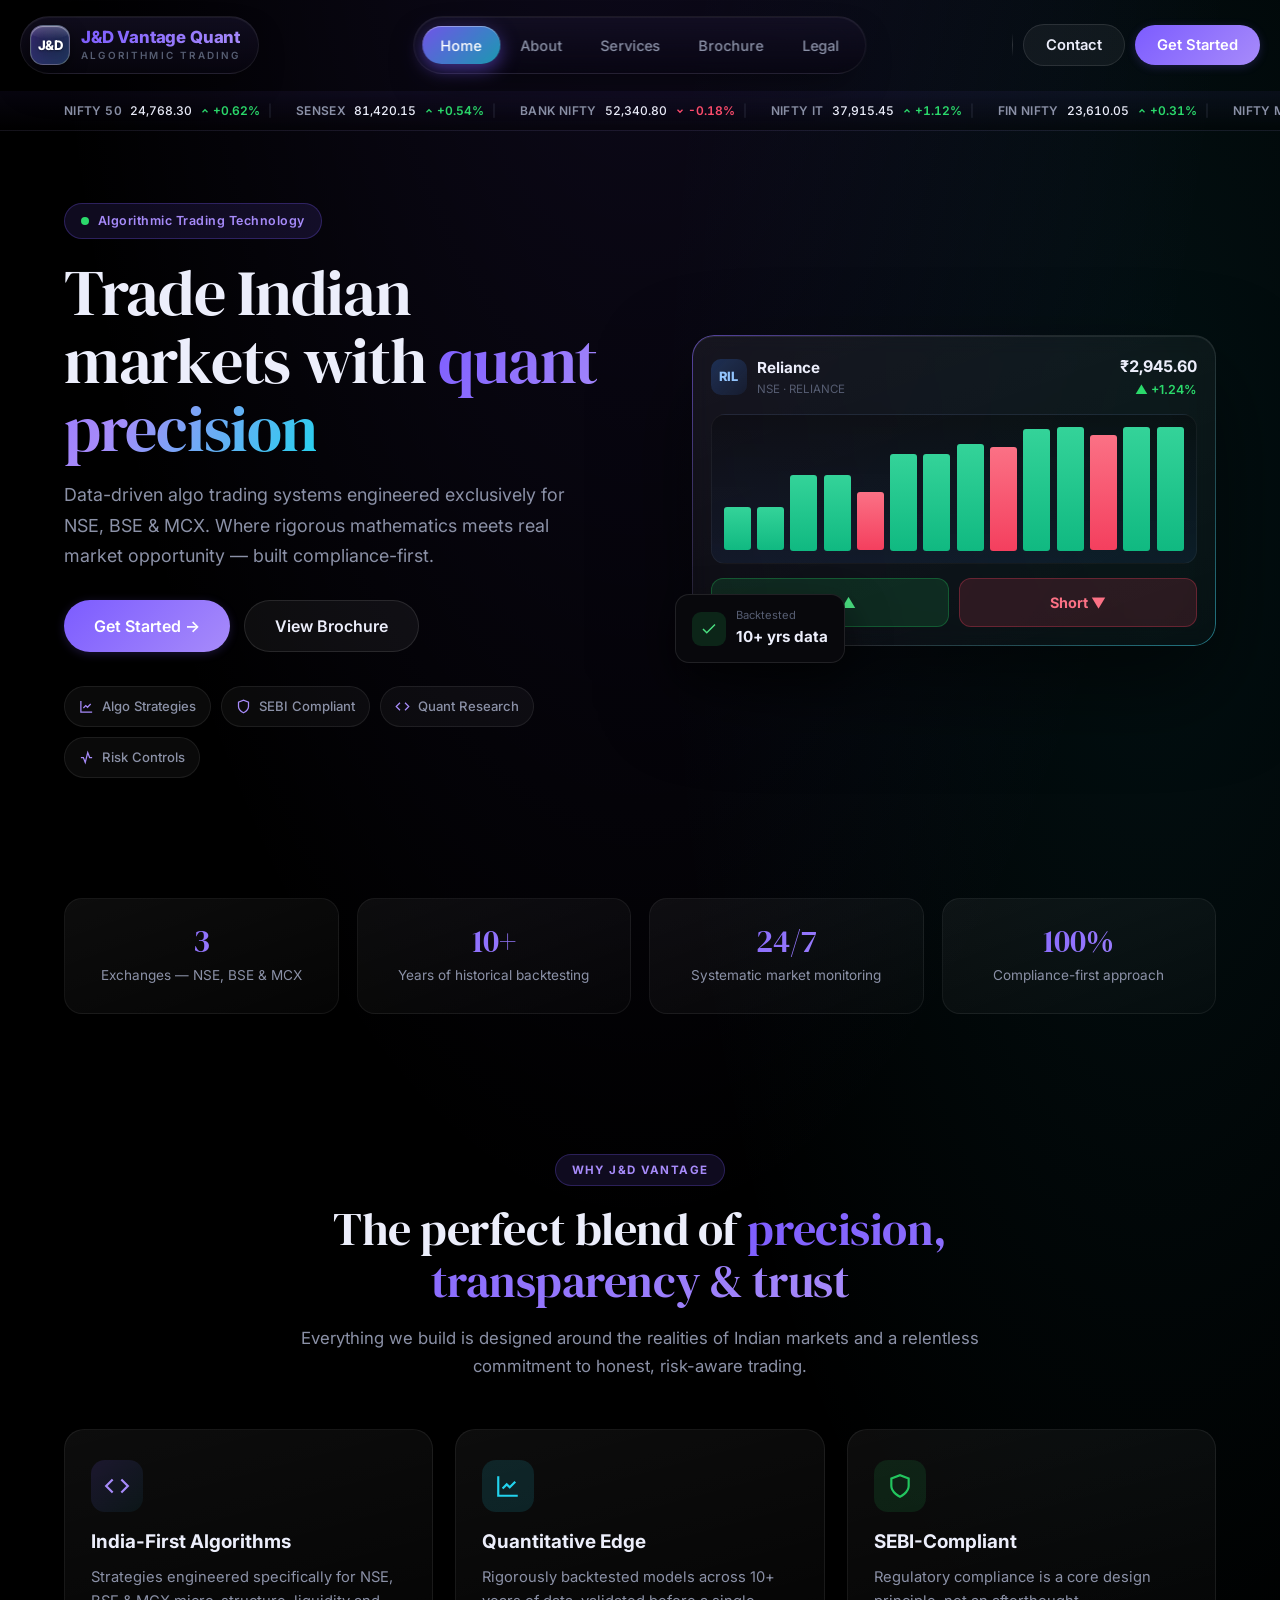
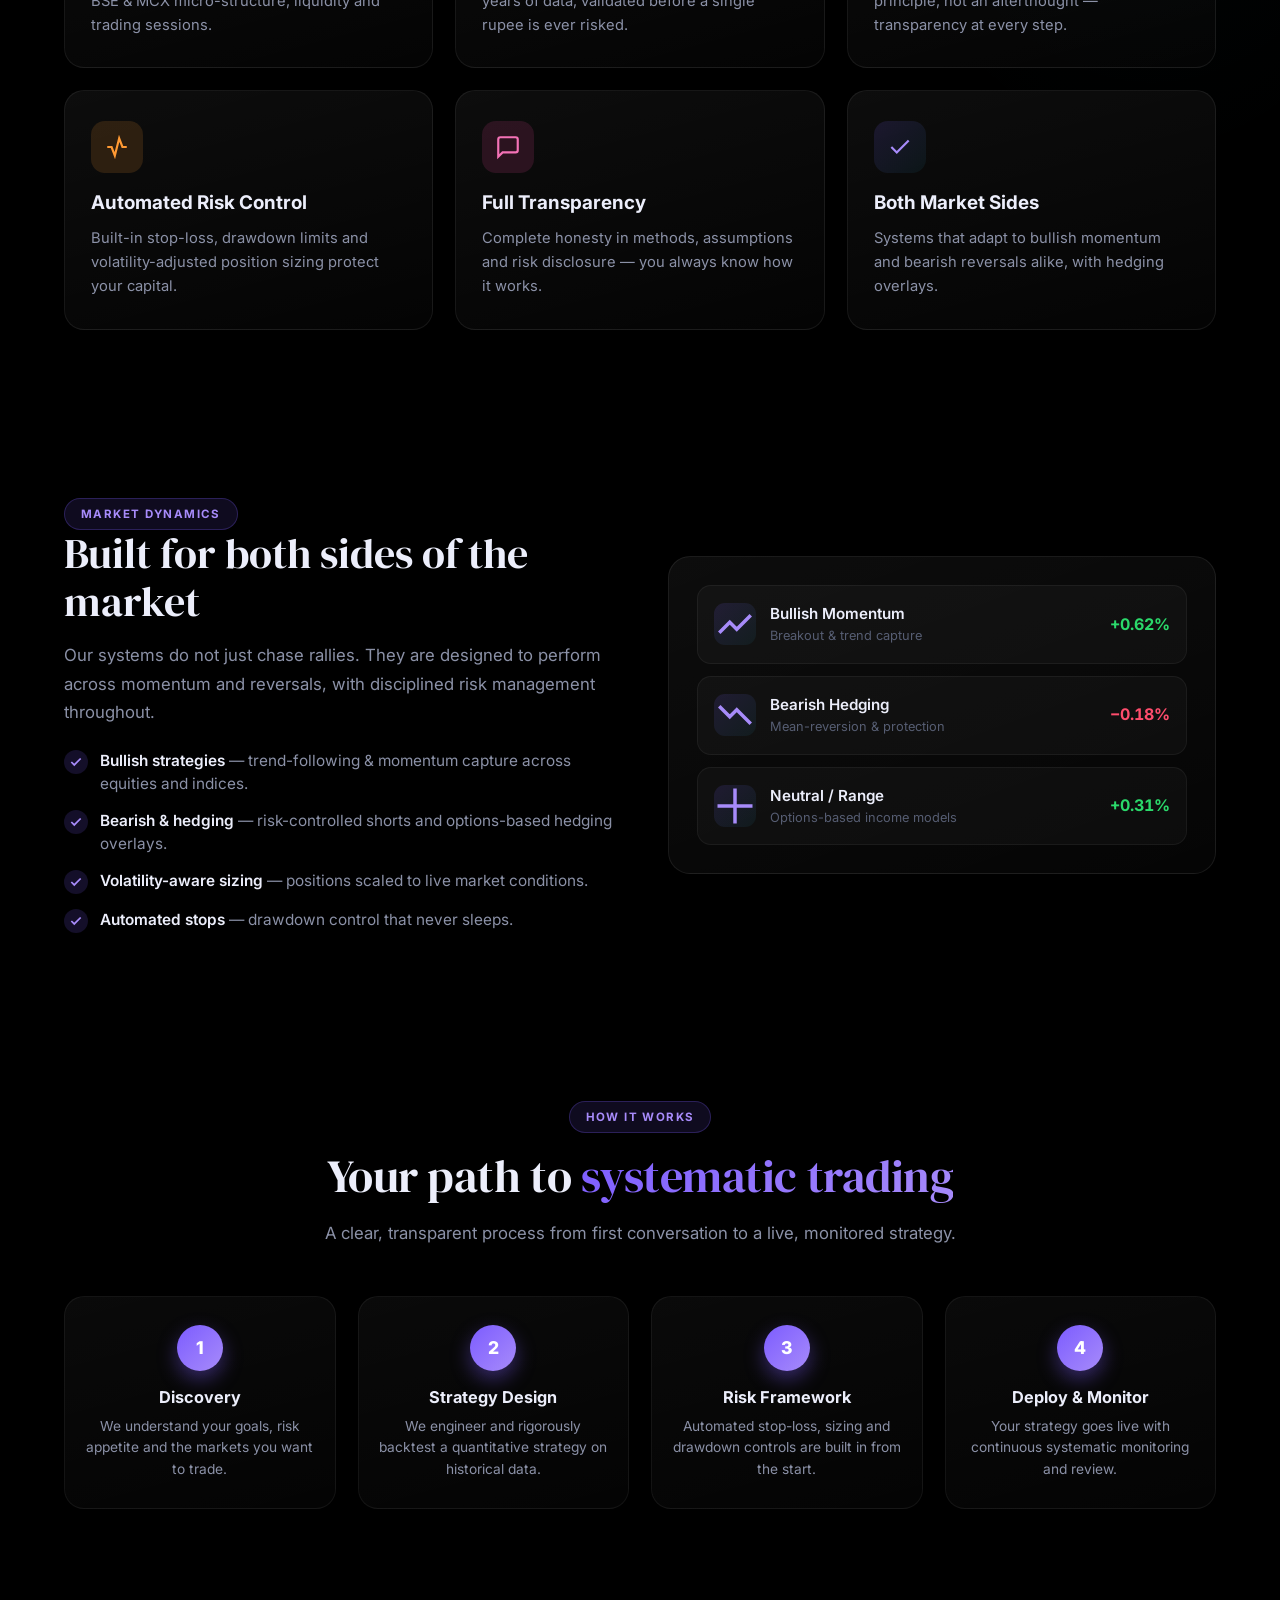
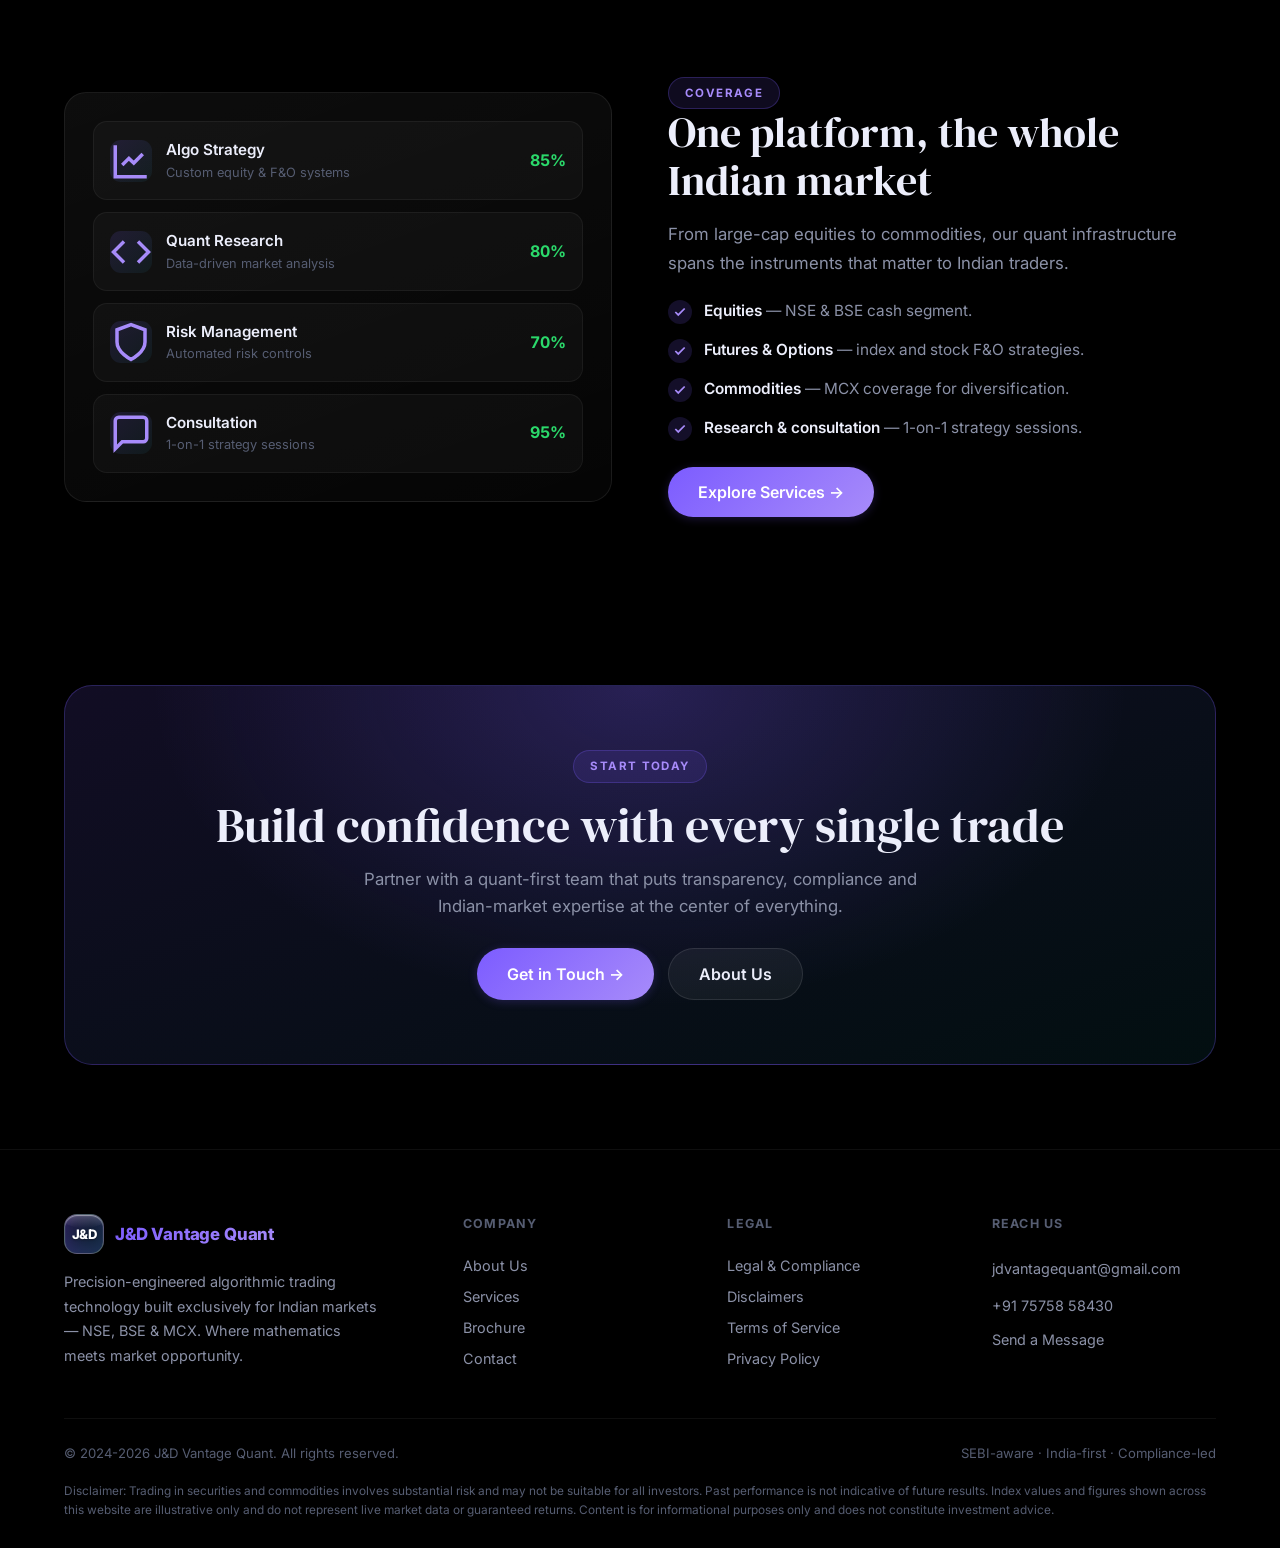
==== index.html @ 9838f8bc "SET SITE" ====
<!DOCTYPE html>
<html lang="en" dir="ltr">

<head>
    <meta charset="UTF-8">
    <meta name="viewport" content="width=device-width, initial-scale=1.0, maximum-scale=5.0">
    <meta http-equiv="X-UA-Compatible" content="IE=edge">
    <meta name="description" content="J&amp;D Vantage Quant - Indian market algorithmic trading technology. Custom algo strategies for NSE, BSE, and MCX. SEBI compliant.">
    <meta name="keywords" content="algorithmic trading, algo trading India, NSE, BSE, MCX, quantitative trading, SEBI, Indian stock market">
    <meta name="author" content="J&amp;D Vantage Quant">
    <meta name="theme-color" content="#000000">
    <meta name="color-scheme" content="dark">
    <link rel="canonical" href="https://jdvantagequant.com/">
    <meta property="og:type" content="website">
    <meta property="og:url" content="https://jdvantagequant.com/">
    <meta property="og:title" content="J&amp;D Vantage Quant - Indian Market Algo Trading">
    <meta property="og:description" content="Algorithmic trading technology for Indian markets. Custom strategies for NSE, BSE, MCX.">
    <meta property="og:site_name" content="J&amp;D Vantage Quant">
    <meta property="og:locale" content="en_IN">
    <title>J&amp;D Vantage Quant - Indian Market Algo Trading</title>
    <link rel="icon" type="image/svg+xml" href="favicon.svg">
    <link rel="icon" type="image/x-icon" href="favicon.ico">
    <link rel="preconnect" href="https://fonts.googleapis.com">
    <link rel="preconnect" href="https://fonts.gstatic.com" crossorigin>
    <link href="https://fonts.googleapis.com/css2?family=DM+Serif+Display:ital@0;1&amp;family=Inter:wght@300;400;500;600;700;800&amp;display=swap" rel="stylesheet">
    <link rel="stylesheet" href="css/variables.css?v=29">
    <link rel="stylesheet" href="css/base.css?v=29">
    <link rel="stylesheet" href="css/animations.css?v=29">
    <link rel="stylesheet" href="css/layout.css?v=29">
    <link rel="stylesheet" href="css/pages.css?v=29">
    <link rel="stylesheet" href="css/responsive.css?v=29">
    <link rel="stylesheet" href="css/olymp.css?v=34">
    <script type="application/ld+json">
        {
            "@context": "https://schema.org",
            "@type": "Organization",
            "name": "J&D Vantage Quant",
            "url": "https://jdvantagequant.com",
            "description": "Indian market algorithmic trading technology firm.",
            "email": "jdvantagequant@gmail.com",
            "telephone": "+917575858430",
            "areaServed": "India"
        }
    </script>
</head>

<body>
    <div class="splash-screen" id="splash-screen">
        <div class="splash-content">
            <div class="splash-logo">
                <img src="logo.svg" alt="J&amp;D Vantage Quant" width="80" height="80">
            </div>
            <div class="">
                <div class="splash-signature">J&amp;D Vantage Quant</div>
            </div>
            <div class="splash-tagline">Algorithmic Trading Technology</div>
            <div class="splash-line"></div>
        </div>
    </div>

    <a href="#app-content" class="skip-to-content" id="skip-link">Skip to content</a>
    <div class="op-site">
        <header class="op-nav">
            <div class="op-nav-inner">
                <div class="op-brand" onclick="navigateTo('home')" title="Home">
                    <span class="op-brand-logo"><span class="op-brand-mark">J&amp;D</span></span>
                    <span class="op-brand-text">
                        <span class="op-brand-name">J&amp;D Vantage Quant</span>
                    <span class="op-brand-sub">Algorithmic Trading</span>
                    </span>
                </div>
                <nav class="op-nav-links">
                    <span class="op-nav-indicator" id="op-nav-indicator" aria-hidden="true"></span>
                    <button class="op-nav-link active" data-page="home" onclick="navigateTo('home')">Home</button>
                    <button class="op-nav-link" data-page="about" onclick="navigateTo('about')">About</button>
                    <button class="op-nav-link" data-page="services" onclick="navigateTo('services')">Services</button>
                    <button class="op-nav-link" data-page="brochure" onclick="navigateTo('brochure')">Brochure</button>
                    <button class="op-nav-link" data-page="legal" onclick="navigateTo('legal')">Legal</button>
                </nav>
                <div class="op-nav-right">
                    <span class="op-nav-divider"></span>
                    <button class="op-btn op-btn-ghost" onclick="navigateTo('contact')">Contact</button>
                    <button class="op-btn op-btn-primary" onclick="navigateTo('services')">Get Started</button>
                    <button class="op-nav-burger" onclick="toggleMenu()" aria-label="Open menu">
                        <svg viewBox="0 0 24 24" fill="none" stroke="currentColor" stroke-width="2"><line x1="3" y1="6" x2="21" y2="6"/><line x1="3" y1="12" x2="21" y2="12"/><line x1="3" y1="18" x2="21" y2="18"/></svg>
                    </button>
                </div>
            </div>
        </header>

        <div class="op-drawer-backdrop" id="op-drawer-backdrop" onclick="closeMenu()"></div>
        <aside class="op-drawer" id="op-drawer">
            <div class="op-drawer-head">
                <div class="op-brand"><span class="op-brand-logo"><span class="op-brand-mark">J&amp;D</span></span><span class="op-brand-name">J&amp;D Vantage</span></div>
                <button class="op-drawer-close" onclick="closeMenu()" aria-label="Close menu">&times;</button>
            </div>
            <button class="op-nav-link" data-page="home" onclick="navigateTo('home')">Home</button>
            <button class="op-nav-link" data-page="about" onclick="navigateTo('about')">About</button>
            <button class="op-nav-link" data-page="services" onclick="navigateTo('services')">Services</button>
            <button class="op-nav-link" data-page="brochure" onclick="navigateTo('brochure')">Brochure</button>
            <button class="op-nav-link" data-page="legal" onclick="navigateTo('legal')">Legal</button>
            <button class="op-nav-link" data-page="contact" onclick="navigateTo('contact')">Contact</button>
            <button class="op-btn op-btn-primary" onclick="navigateTo('services')">Get Started</button>
        </aside>

        <div class="op-ticker" aria-hidden="true">
            <div class="ticker-track" id="ticker-track"></div>
        </div>

        <main class="op-main" id="app-content" role="main" aria-live="polite"></main>

        <footer class="op-footer">
            <div class="op-container">
                <div class="op-footer-grid">
                    <div class="op-footer-brand">
                        <div class="op-brand" onclick="navigateTo('home')">
                            <span class="op-brand-logo"><span class="op-brand-mark">J&amp;D</span></span>
                            <span class="op-brand-name">J&amp;D Vantage Quant</span>
                        </div>
                        <p>Precision-engineered algorithmic trading technology built exclusively for Indian markets &mdash; NSE, BSE &amp; MCX. Where mathematics meets market opportunity.</p>
                    </div>
                    <div class="op-foot-col">
                        <h5>Company</h5>
                        <button onclick="navigateTo('about')">About Us</button>
                        <button onclick="navigateTo('services')">Services</button>
                        <button onclick="navigateTo('brochure')">Brochure</button>
                        <button onclick="navigateTo('contact')">Contact</button>
                    </div>
                    <div class="op-foot-col">
                        <h5>Legal</h5>
                        <button onclick="navigateTo('legal')">Legal &amp; Compliance</button>
                        <button onclick="navigateTo('disclaimers')">Disclaimers</button>
                        <button onclick="navigateTo('terms')">Terms of Service</button>
                        <button onclick="navigateTo('privacy')">Privacy Policy</button>
                    </div>
                    <div class="op-foot-col">
                        <h5>Reach Us</h5>
                        <a href="mailto:jdvantagequant@gmail.com">jdvantagequant@gmail.com</a>
                        <a href="tel:+917575858430">+91 75758 58430</a>
                        <button onclick="navigateTo('contact')">Send a Message</button>
                    </div>
                </div>
                <div class="op-footer-bottom">
                    <p>&copy; 2024-2026 J&amp;D Vantage Quant. All rights reserved.</p>
                    <p>SEBI-aware &middot; India-first &middot; Compliance-led</p>
                </div>
                <p class="op-footer-disclaimer">Disclaimer: Trading in securities and commodities involves substantial risk and may not be suitable for all investors. Past performance is not indicative of future results. Index values and figures shown across this website are illustrative
                    only and do not represent live market data or guaranteed returns. Content is for informational purposes only and does not constitute investment advice.</p>
            </div>
        </footer>
    </div>
    <script src="pages/home.js?v=28"></script>
    <script src="pages/services.js?v=25"></script>
    <script src="pages/about-contact-how.js?v=25"></script>
    <script src="pages/legal.js?v=25"></script>
    <script src="pages/referral-brochure.js?v=25"></script>
    <script src="js/app.js?v=26"></script>
    <script>
        registerPage('home', getHomePage);
        registerPage('about', getAboutPage);
        registerPage('services', getServicesPage);
        registerPage('contact', getContactPage);
        registerPage('legal', getLegalPage);
        registerPage('disclaimers', getDisclaimersPage);
        registerPage('terms', getTermsPage);
        registerPage('privacy', getPrivacyPage);
        registerPage('refund', getRefundPage);
        registerPage('brochure', getBrochurePage);
        initApp();
    </script>
</body>

</html>
---- css/variables.css ----
/* J&D Vantage Quant - AMOLED Dark Fintech Design System (Violet + Cyan + Saffron / India) */

:root {
    --color-bg: #000000;
    --color-bg-alt: #08080c;
    --color-bg-card: rgba(255, 255, 255, 0.035);
    --color-surface: rgba(255, 255, 255, 0.025);
    --color-sidebar: rgba(255, 255, 255, 0.03);
    --color-active: rgba(124, 92, 255, 0.16);
    --color-primary: #7c5cff;
    --color-primary-light: #a78bfa;
    --color-primary-dark: #5b3fd6;
    --color-primary-glow: rgba(124, 92, 255, 0.24);
    --color-primary-subtle: rgba(124, 92, 255, 0.08);
    --color-teal: #22d3ee;
    --color-teal-glow: rgba(34, 211, 238, 0.12);
    --color-cyan: #22d3ee;
    --color-cyan-glow: rgba(34, 211, 238, 0.1);
    --color-green: #22c55e;
    --color-green-glow: rgba(34, 197, 94, 0.12);
    --color-amber: #fbbf24;
    --color-amber-glow: rgba(251, 191, 36, 0.1);
    --color-saffron: #ff9933;
    --color-saffron-glow: rgba(255, 153, 51, 0.14);
    --color-red: #f43f5e;
    --color-red-glow: rgba(244, 63, 94, 0.12);
    --color-purple: #a78bfa;
    --color-purple-glow: rgba(167, 139, 250, 0.12);
    /* Market semantic colors */
    --color-up: #2bd96b;
    --color-up-glow: rgba(43, 217, 107, 0.14);
    --color-down: #ff4d6d;
    --color-down-glow: rgba(255, 77, 109, 0.14);
    --text-primary: #eceefb;
    --text-secondary: #8b91a7;
    --text-muted: #565d72;
    --text-accent: #a78bfa;
    --text-white: #ffffff;
    --border-color: rgba(255, 255, 255, 0.07);
    --border-color-hover: rgba(255, 255, 255, 0.14);
    --glass-border: 1px solid rgba(255, 255, 255, 0.06);
    --glass-blur: blur(12px);
    --glass-bg: rgba(255, 255, 255, 0.04);
    --glass-bg-strong: rgba(255, 255, 255, 0.07);
    --gradient-primary: linear-gradient(135deg, #7c5cff, #a78bfa);
    --gradient-accent: linear-gradient(135deg, #7c5cff, #22d3ee);
    --gradient-saffron: linear-gradient(135deg, #ff9933, #ffb866);
    --gradient-glow: linear-gradient(135deg, rgba(124, 92, 255, 0.14), rgba(34, 211, 238, 0.06));
    --neu-shadow: 6px 6px 16px rgba(0, 0, 0, 0.7), -3px -3px 12px rgba(255, 255, 255, 0.02);
    --neu-shadow-sm: 3px 3px 8px rgba(0, 0, 0, 0.6), -2px -2px 6px rgba(255, 255, 255, 0.018);
    --neu-shadow-lg: 10px 10px 30px rgba(0, 0, 0, 0.8), -5px -5px 20px rgba(255, 255, 255, 0.022);
    --neu-inset: inset 3px 3px 6px rgba(0, 0, 0, 0.7), inset -2px -2px 4px rgba(255, 255, 255, 0.025);
    --neu-inset-sm: inset 2px 2px 4px rgba(0, 0, 0, 0.6), inset -1px -1px 3px rgba(255, 255, 255, 0.02);
    --neu-shadow-hover: 8px 8px 24px rgba(0, 0, 0, 0.75), -4px -4px 16px rgba(255, 255, 255, 0.03), 0 0 24px rgba(124, 92, 255, 0.12);
    --neu-raised: 4px 4px 12px rgba(0, 0, 0, 0.6), -2px -2px 8px rgba(255, 255, 255, 0.022), inset 0 1px 0 rgba(255, 255, 255, 0.04);
    --neu-pressed: inset 4px 4px 10px rgba(0, 0, 0, 0.7), inset -2px -2px 6px rgba(255, 255, 255, 0.022);
    --neu-flat: 0 1px 3px rgba(0, 0, 0, 0.5), 0 0 1px rgba(255, 255, 255, 0.04);
    --shadow-card: var(--neu-raised);
    --shadow-glow-primary: 0 4px 20px rgba(124, 92, 255, 0.3), 0 0 40px rgba(124, 92, 255, 0.1);
    --font-family: 'Inter', -apple-system, BlinkMacSystemFont, sans-serif;
    --text-xs: 0.75rem;
    --text-sm: 0.875rem;
    --text-base: 1rem;
    --text-lg: 1.125rem;
    --text-xl: 1.25rem;
    --text-2xl: 1.5rem;
    --text-3xl: 1.875rem;
    --text-4xl: 2.25rem;
    --font-light: 300;
    --font-normal: 400;
    --font-medium: 500;
    --font-semibold: 600;
    --font-bold: 700;
    --font-extrabold: 800;
    --space-1: 0.25rem;
    --space-2: 0.5rem;
    --space-3: 0.75rem;
    --space-4: 1rem;
    --space-5: 1.25rem;
    --space-6: 1.5rem;
    --space-8: 2rem;
    --space-10: 2.5rem;
    --space-12: 3rem;
    --space-16: 4rem;
    --space-20: 5rem;
    --radius-sm: 10px;
    --radius-md: 14px;
    --radius-lg: 18px;
    --radius-xl: 24px;
    --radius-full: 9999px;
    --transition-fast: 0.15s ease;
    --transition-base: 0.25s ease;
    --transition-smooth: 0.3s cubic-bezier(0.4, 0, 0.2, 1);
}
---- css/base.css ----
*,
*::before,
*::after {
    box-sizing: border-box;
    margin: 0;
    padding: 0;
}

body {
    font-family: var(--font-family);
    color: var(--text-primary);
    background: var(--color-bg);
    line-height: 1.6;
    overflow: hidden;
    width: 100vw;
    height: 100vh;
}

a {
    text-decoration: none;
    color: inherit;
}

img {
    max-width: 100%;
    display: block;
}

button {
    cursor: pointer;
}

h1,
h2,
h3,
h4 {
    font-weight: var(--font-semibold);
    line-height: 1.3;
}

.text-gradient {
    background: var(--gradient-primary);
    -webkit-background-clip: text;
    -webkit-text-fill-color: transparent;
    background-clip: text;
}

.text-center {
    text-align: center;
}

.text-up {
    color: var(--color-up);
}

.text-down {
    color: var(--color-down);
}


/* ── Glass Cards (Neumorphic) ── */

.dash-card {
    background: linear-gradient(145deg, rgba(255, 255, 255, 0.05), rgba(255, 255, 255, 0.02));
    border: 1px solid rgba(255, 255, 255, 0.05);
    border-radius: var(--radius-lg);
    padding: var(--space-6);
    box-shadow: var(--neu-raised);
    transition: transform 0.3s ease, box-shadow 0.3s ease, border-color 0.3s ease;
    position: relative;
}

.dash-card::after {
    content: '';
    position: absolute;
    inset: 0;
    border-radius: inherit;
    box-shadow: inset 0 1px 0 rgba(255, 255, 255, 0.06), inset 0 -1px 0 rgba(0, 0, 0, 0.2);
    pointer-events: none;
}

.dash-card:hover {
    transform: translateY(-3px);
    box-shadow: var(--neu-shadow-hover);
    border-color: rgba(15, 185, 163, 0.14);
}

.dash-card h3 {
    font-size: var(--text-lg);
    font-weight: var(--font-semibold);
    margin-bottom: var(--space-4);
}

.grid {
    display: grid;
    gap: var(--space-4);
}

.grid-2 {
    grid-template-columns: repeat(2, 1fr);
}

.grid-3 {
    grid-template-columns: repeat(3, 1fr);
}

.grid-4 {
    grid-template-columns: repeat(4, 1fr);
}


/* ── Hero Card (Neumorphic) ── */

.hero-card {
    position: relative;
    background: linear-gradient(145deg, rgba(255, 255, 255, 0.04), rgba(15, 185, 163, 0.04), rgba(45, 212, 191, 0.02));
    border: 1px solid rgba(255, 255, 255, 0.06);
    border-radius: var(--radius-xl);
    padding: var(--space-12) var(--space-8);
    text-align: center;
    overflow: hidden;
    box-shadow: var(--neu-shadow-lg), 0 0 40px rgba(15, 185, 163, 0.04), inset 0 1px 0 rgba(255, 255, 255, 0.06);
}

.hero-card::before {
    content: '';
    position: absolute;
    top: 0;
    left: 0;
    right: 0;
    height: 2px;
    background: linear-gradient(90deg, #0fb9a3, #2dd4bf, #22d3ee, #818cf8, #0fb9a3);
    background-size: 300% 100%;
    animation: accentSweep 3s linear infinite;
}

.hero-card::after {
    content: '';
    position: absolute;
    top: 50%;
    left: 50%;
    width: 500px;
    height: 500px;
    background: radial-gradient(circle, rgba(15, 185, 163, 0.07) 0%, rgba(45, 212, 191, 0.03) 40%, transparent 70%);
    transform: translate(-50%, -50%);
    pointer-events: none;
}


/* Candlestick chart motif behind hero */

.hero-candles {
    position: absolute;
    inset: auto 0 0 0;
    height: 90px;
    display: flex;
    align-items: flex-end;
    justify-content: center;
    gap: 10px;
    opacity: 0.32;
    pointer-events: none;
    z-index: 0;
    padding: 0 var(--space-8);
    -webkit-mask-image: linear-gradient(180deg, transparent, #000 80%);
    mask-image: linear-gradient(180deg, transparent, #000 80%);
}

.hero-candle {
    position: relative;
    width: 8px;
    border-radius: 2px;
}

.hero-candle::before {
    content: '';
    position: absolute;
    left: 50%;
    top: -8px;
    bottom: -8px;
    width: 2px;
    transform: translateX(-50%);
    background: inherit;
    opacity: 0.5;
}

.hero-candle.up {
    background: var(--color-up);
    box-shadow: 0 0 10px var(--color-up-glow);
}

.hero-candle.down {
    background: var(--color-down);
    box-shadow: 0 0 10px var(--color-down-glow);
}

.hero-badge {
    display: inline-flex;
    align-items: center;
    gap: var(--space-2);
    padding: var(--space-1) var(--space-4);
    background: linear-gradient(135deg, rgba(15, 185, 163, 0.12), rgba(45, 212, 191, 0.08));
    border: 1px solid rgba(15, 185, 163, 0.25);
    border-radius: var(--radius-full);
    font-size: var(--text-xs);
    color: var(--color-primary-light);
    font-weight: var(--font-medium);
    letter-spacing: 0.08em;
    text-transform: uppercase;
    margin-bottom: var(--space-4);
    position: relative;
    z-index: 1;
}

.hero-badge .pulse-dot {
    width: 7px;
    height: 7px;
    border-radius: 50%;
    background: var(--color-up);
    box-shadow: 0 0 0 0 var(--color-up-glow);
    animation: livePulse 1.8s ease-out infinite;
}

.hero-title {
    font-size: var(--text-4xl);
    font-weight: var(--font-bold);
    font-family: 'DM Serif Display', Georgia, serif;
    line-height: 1.2;
    margin-bottom: var(--space-4);
    position: relative;
    z-index: 1;
}

.hero-sub {
    font-size: var(--text-base);
    color: var(--text-secondary);
    max-width: 560px;
    margin: 0 auto var(--space-6);
    line-height: 1.7;
    position: relative;
    z-index: 1;
}

.hero-actions {
    display: flex;
    gap: var(--space-3);
    justify-content: center;
    position: relative;
    z-index: 1;
}


/* ── Buttons (Neumorphic) ── */

.btn {
    display: inline-flex;
    align-items: center;
    justify-content: center;
    gap: var(--space-2);
    padding: var(--space-3) var(--space-6);
    border-radius: var(--radius-md);
    font-family: var(--font-family);
    font-size: var(--text-sm);
    font-weight: var(--font-medium);
    border: none;
    cursor: pointer;
    transition: all 0.25s ease;
}

.btn-primary {
    background: var(--gradient-primary);
    color: var(--text-white);
    box-shadow: 4px 4px 12px rgba(0, 0, 0, 0.4), -2px -2px 8px rgba(15, 185, 163, 0.08), inset 0 1px 0 rgba(255, 255, 255, 0.15);
}

.btn-primary:hover {
    box-shadow: 6px 6px 20px rgba(0, 0, 0, 0.45), -3px -3px 12px rgba(15, 185, 163, 0.12), 0 0 30px rgba(15, 185, 163, 0.18);
    transform: translateY(-2px);
}

.btn-primary:active {
    transform: translateY(0);
    box-shadow: var(--neu-pressed), 0 0 8px rgba(15, 185, 163, 0.1);
}

.btn-outline {
    background: linear-gradient(145deg, rgba(255, 255, 255, 0.04), rgba(255, 255, 255, 0.01));
    border: 1px solid rgba(255, 255, 255, 0.08);
    color: var(--text-primary);
    padding: var(--space-3) var(--space-6);
    border-radius: var(--radius-md);
    font-family: var(--font-family);
    font-size: var(--text-sm);
    font-weight: var(--font-medium);
    cursor: pointer;
    transition: all 0.25s ease;
    box-shadow: var(--neu-shadow-sm);
}

.btn-outline:hover {
    border-color: rgba(15, 185, 163, 0.3);
    background: rgba(15, 185, 163, 0.06);
    box-shadow: var(--neu-shadow), 0 0 12px rgba(15, 185, 163, 0.04);
    transform: translateY(-1px);
}

.btn-outline:active {
    box-shadow: var(--neu-inset-sm);
    transform: translateY(0);
}


/* ── Metric Cards (Neumorphic + colored accent) ── */

.metric-card {
    position: relative;
    background: linear-gradient(145deg, rgba(255, 255, 255, 0.05), rgba(255, 255, 255, 0.02));
    border: 1px solid rgba(255, 255, 255, 0.05);
    border-radius: var(--radius-lg);
    padding: var(--space-5);
    overflow: hidden;
    box-shadow: var(--neu-raised);
    transition: transform 0.3s ease, box-shadow 0.3s ease;
}

.metric-card:hover {
    transform: translateY(-3px) scale(1.01);
    box-shadow: var(--neu-shadow-hover);
}

.metric-card::before {
    content: '';
    position: absolute;
    left: 0;
    top: 0;
    bottom: 0;
    width: 3px;
}

.metric-card.m-orange::before {
    background: var(--gradient-primary);
}

.metric-card.m-cyan::before {
    background: linear-gradient(180deg, #22d3ee, #06b6d4);
}

.metric-card.m-green::before {
    background: linear-gradient(180deg, #34d399, #10b981);
}

.metric-card.m-amber::before {
    background: linear-gradient(180deg, #fbbf24, #f59e0b);
}

.metric-card.m-purple::before {
    background: linear-gradient(180deg, #818cf8, #6366f1);
}

.metric-icon {
    width: 40px;
    height: 40px;
    border-radius: var(--radius-md);
    display: flex;
    align-items: center;
    justify-content: center;
    margin-bottom: var(--space-3);
    box-shadow: var(--neu-inset-sm);
    background: rgba(255, 255, 255, 0.02);
}

.metric-label {
    font-size: var(--text-xs);
    color: var(--text-muted);
    text-transform: uppercase;
    letter-spacing: 0.08em;
    margin-bottom: 2px;
}

.metric-value {
    font-size: var(--text-xl);
    font-weight: var(--font-bold);
}

.metric-sub {
    font-size: var(--text-xs);
    color: var(--text-muted);
    margin-top: 4px;
}


/* ── Market Index Cards (NIFTY / SENSEX style) ── */

.index-grid {
    display: grid;
    grid-template-columns: repeat(4, 1fr);
    gap: var(--space-4);
}

.index-card {
    position: relative;
    overflow: hidden;
    background: linear-gradient(145deg, rgba(255, 255, 255, 0.05), rgba(255, 255, 255, 0.015));
    border: 1px solid rgba(255, 255, 255, 0.05);
    border-radius: var(--radius-lg);
    padding: var(--space-5);
    box-shadow: var(--neu-raised);
    transition: transform 0.3s ease, box-shadow 0.3s ease, border-color 0.3s ease;
}

.index-card:hover {
    transform: translateY(-3px);
    box-shadow: var(--neu-shadow-hover);
}

.index-card .index-name {
    font-size: var(--text-xs);
    color: var(--text-muted);
    letter-spacing: 0.06em;
    text-transform: uppercase;
}

.index-card .index-value {
    font-size: var(--text-2xl);
    font-weight: var(--font-bold);
    margin: var(--space-1) 0 2px;
    font-variant-numeric: tabular-nums;
}

.index-card .index-change {
    display: inline-flex;
    align-items: center;
    gap: 4px;
    font-size: var(--text-xs);
    font-weight: var(--font-semibold);
}

.index-card.up {
    border-left: 3px solid var(--color-up);
}

.index-card.down {
    border-left: 3px solid var(--color-down);
}

.index-card.up .index-change {
    color: var(--color-up);
}

.index-card.down .index-change {
    color: var(--color-down);
}

.index-spark {
    position: absolute;
    right: var(--space-4);
    bottom: var(--space-4);
    width: 56px;
    height: 26px;
    opacity: 0.7;
}

.index-spark path {
    fill: none;
    stroke-width: 2;
}

.index-card.up .index-spark path {
    stroke: var(--color-up);
}

.index-card.down .index-spark path {
    stroke: var(--color-down);
}


/* ── Bull vs Bear Section ── */

.bullbear-grid {
    display: grid;
    grid-template-columns: 1fr 1fr;
    gap: var(--space-5);
}

.bb-card {
    position: relative;
    overflow: hidden;
    border-radius: var(--radius-lg);
    padding: var(--space-6);
    box-shadow: var(--neu-raised);
    transition: transform 0.3s ease, box-shadow 0.3s ease;
}

.bb-card:hover {
    transform: translateY(-3px);
}

.bb-card.bull {
    background: linear-gradient(145deg, rgba(34, 197, 94, 0.10), rgba(255, 255, 255, 0.015));
    border: 1px solid rgba(34, 197, 94, 0.18);
}

.bb-card.bear {
    background: linear-gradient(145deg, rgba(244, 63, 94, 0.10), rgba(255, 255, 255, 0.015));
    border: 1px solid rgba(244, 63, 94, 0.18);
}

.bb-card:hover.bull {
    box-shadow: var(--neu-shadow-hover), 0 0 24px rgba(34, 197, 94, 0.08);
}

.bb-card:hover.bear {
    box-shadow: var(--neu-shadow-hover), 0 0 24px rgba(244, 63, 94, 0.08);
}

.bb-glyph {
    width: 56px;
    height: 56px;
    border-radius: var(--radius-md);
    margin-bottom: var(--space-3);
    display: flex;
    align-items: center;
    justify-content: center;
    box-shadow: var(--neu-inset-sm);
}

.bb-card.bull .bb-glyph {
    background: rgba(34, 197, 94, 0.12);
    color: var(--color-up);
}

.bb-card.bear .bb-glyph {
    background: rgba(244, 63, 94, 0.12);
    color: var(--color-down);
}

.bb-card h4 {
    font-size: var(--text-lg);
    font-weight: var(--font-semibold);
    margin-bottom: var(--space-1);
}

.bb-card.bull h4 {
    color: var(--color-up);
}

.bb-card.bear h4 {
    color: var(--color-down);
}

.bb-card p {
    font-size: var(--text-sm);
    color: var(--text-secondary);
    line-height: 1.7;
}

.bb-card ul {
    list-style: none;
    padding: 0;
    margin-top: var(--space-3);
}

.bb-card li {
    font-size: var(--text-xs);
    color: var(--text-muted);
    padding: 4px 0 4px var(--space-4);
    position: relative;
    line-height: 1.6;
}

.bb-card li::before {
    content: '';
    position: absolute;
    left: 0;
    top: 50%;
    width: 5px;
    height: 5px;
    border-radius: 50%;
    transform: translateY(-50%);
}

.bb-card.bull li::before {
    background: var(--color-up);
}

.bb-card.bear li::before {
    background: var(--color-down);
}


/* ── Tags / Badges (Neumorphic) ── */

.tag {
    display: inline-block;
    padding: 2px var(--space-3);
    border-radius: var(--radius-full);
    font-size: 0.65rem;
    font-weight: var(--font-medium);
    letter-spacing: 0.02em;
    box-shadow: 2px 2px 6px rgba(0, 0, 0, 0.3), -1px -1px 4px rgba(255, 255, 255, 0.02);
}

.tag-orange {
    background: rgba(255, 153, 51, 0.12);
    color: var(--color-saffron);
    border: 1px solid rgba(255, 153, 51, 0.22);
}

.tag-cyan {
    background: rgba(34, 211, 238, 0.1);
    color: var(--color-cyan);
    border: 1px solid rgba(34, 211, 238, 0.15);
}

.tag-green {
    background: rgba(34, 197, 94, 0.1);
    color: var(--color-green);
    border: 1px solid rgba(34, 197, 94, 0.15);
}

.tag-amber {
    background: rgba(251, 191, 36, 0.1);
    color: var(--color-amber);
    border: 1px solid rgba(251, 191, 36, 0.15);
}

.tag-purple {
    background: rgba(129, 140, 248, 0.1);
    color: var(--color-purple);
    border: 1px solid rgba(129, 140, 248, 0.15);
}

.tag-teal {
    background: rgba(45, 212, 191, 0.1);
    color: var(--color-teal);
    border: 1px solid rgba(45, 212, 191, 0.15);
}


/* ── Section Headers ── */

.section-header {
    text-align: center;
    margin-bottom: var(--space-8);
}

.section-badge {
    display: inline-block;
    padding: var(--space-1) var(--space-4);
    background: linear-gradient(145deg, rgba(15, 185, 163, 0.12), rgba(45, 212, 191, 0.05));
    border: 1px solid rgba(15, 185, 163, 0.18);
    border-radius: var(--radius-full);
    font-size: var(--text-xs);
    color: var(--color-primary-light);
    font-weight: var(--font-medium);
    letter-spacing: 0.08em;
    text-transform: uppercase;
    margin-bottom: var(--space-3);
    box-shadow: 2px 2px 6px rgba(0, 0, 0, 0.3), -1px -1px 4px rgba(255, 255, 255, 0.02), 0 0 8px rgba(15, 185, 163, 0.06);
    animation: borderGlow 3s ease infinite;
}

.section-title {
    font-size: var(--text-2xl);
    font-weight: var(--font-bold);
    font-family: 'DM Serif Display', Georgia, serif;
    margin-bottom: var(--space-2);
}

.section-sub {
    font-size: var(--text-sm);
    color: var(--text-secondary);
}

.section-divider {
    height: 2px;
    margin: var(--space-8) 0;
    border: none;
    background: linear-gradient(90deg, transparent, rgba(255, 255, 255, 0.06), transparent);
    box-shadow: 0 1px 3px rgba(0, 0, 0, 0.3), inset 0 1px 0 rgba(255, 255, 255, 0.03);
    border-radius: 1px;
}


/* ── Service Cards (Neumorphic + colored top accent) ── */

.service-card {
    position: relative;
    background: linear-gradient(145deg, rgba(255, 255, 255, 0.05), rgba(255, 255, 255, 0.015));
    border: 1px solid rgba(255, 255, 255, 0.05);
    border-radius: var(--radius-lg);
    padding: var(--space-6);
    overflow: hidden;
    box-shadow: var(--neu-raised);
    transition: transform 0.3s ease, box-shadow 0.3s ease, border-color 0.3s ease;
}

.service-card:hover {
    transform: translateY(-4px) scale(1.005);
    box-shadow: var(--neu-shadow-hover);
    border-color: rgba(255, 255, 255, 0.08);
}

.service-card::before {
    content: '';
    position: absolute;
    top: 0;
    left: 0;
    right: 0;
    height: 2px;
    background-size: 200% 100%;
    animation: accentSweep 3.4s linear infinite;
}

.service-card.sc-orange::before {
    background: linear-gradient(90deg, #ff9933, #ffb866, #ff9933);
    background-size: 200% 100%;
}

.service-card.sc-cyan::before {
    background: linear-gradient(90deg, #22d3ee, #06b6d4, #22d3ee);
    background-size: 200% 100%;
}

.service-card.sc-green::before {
    background: linear-gradient(90deg, #22c55e, #16a34a, #22c55e);
    background-size: 200% 100%;
}

.service-card.sc-amber::before {
    background: linear-gradient(90deg, #fbbf24, #f59e0b, #fbbf24);
    background-size: 200% 100%;
}

.service-num {
    position: absolute;
    top: var(--space-4);
    right: var(--space-5);
    font-size: 3rem;
    font-weight: var(--font-extrabold);
    color: rgba(255, 255, 255, 0.04);
    line-height: 1;
    pointer-events: none;
    text-shadow: 2px 2px 4px rgba(0, 0, 0, 0.3), -1px -1px 2px rgba(255, 255, 255, 0.02);
}

.service-card .svc-icon {
    width: 44px;
    height: 44px;
    border-radius: var(--radius-md);
    display: flex;
    align-items: center;
    justify-content: center;
    margin-bottom: var(--space-3);
    background: rgba(255, 255, 255, 0.02);
    box-shadow: var(--neu-inset-sm);
}

.service-card h4 {
    font-size: var(--text-base);
    font-weight: var(--font-semibold);
    margin-bottom: var(--space-2);
}

.service-card.sc-orange h4 {
    color: var(--color-primary-light);
}

.service-card.sc-cyan h4 {
    color: #22d3ee;
}

.service-card.sc-green h4 {
    color: var(--color-green);
}

.service-card.sc-amber h4 {
    color: #fbbf24;
}

.service-card>p {
    font-size: var(--text-sm);
    color: var(--text-secondary);
    line-height: 1.7;
    margin-bottom: var(--space-3);
}

.service-tags {
    display: flex;
    gap: var(--space-2);
    margin-bottom: var(--space-3);
    flex-wrap: wrap;
}

.service-card ul {
    list-style: none;
    padding: 0;
}

.service-card li {
    font-size: var(--text-xs);
    color: var(--text-muted);
    padding: 4px 0 4px var(--space-4);
    position: relative;
    line-height: 1.6;
}

.service-card li::before {
    content: '';
    position: absolute;
    left: 0;
    top: 50%;
    width: 5px;
    height: 5px;
    border-radius: 50%;
    transform: translateY(-50%);
}

.service-card.sc-orange li::before {
    background: var(--color-primary);
}

.service-card.sc-cyan li::before {
    background: var(--color-cyan);
}

.service-card.sc-green li::before {
    background: var(--color-green);
}

.service-card.sc-amber li::before {
    background: var(--color-amber);
}


/* ── Progress Bars (Neumorphic inset) ── */

.progress-bar {
    width: 80px;
    height: 5px;
    background: rgba(255, 255, 255, 0.03);
    border-radius: var(--radius-full);
    overflow: hidden;
    box-shadow: var(--neu-inset-sm);
}

.progress-fill {
    height: 100%;
    border-radius: var(--radius-full);
    box-shadow: 0 0 6px currentColor;
}


/* ── Info Grid (for strategy suite) ── */

.info-grid {
    display: grid;
    grid-template-columns: repeat(2, 1fr);
    gap: var(--space-2);
    margin-bottom: var(--space-4);
}

.info-cell {
    background: linear-gradient(145deg, rgba(255, 255, 255, 0.03), rgba(0, 0, 0, 0.1));
    padding: var(--space-3) var(--space-4);
    border-radius: var(--radius-md);
    border: 1px solid rgba(255, 255, 255, 0.04);
    box-shadow: var(--neu-inset-sm);
}

.info-label {
    font-size: var(--text-xs);
    color: var(--text-muted);
    margin-bottom: 2px;
    display: block;
}

.info-value {
    font-size: var(--text-sm);
    font-weight: var(--font-medium);
}


/* ── Feature List ── */

.feature-list {
    display: flex;
    flex-direction: column;
    gap: var(--space-2);
}

.feature-item {
    display: flex;
    align-items: center;
    gap: var(--space-3);
    padding: var(--space-3);
    border-radius: var(--radius-md);
    border: 1px solid transparent;
    transition: background 0.25s ease, box-shadow 0.25s ease, border-color 0.25s ease;
}

.feature-item:hover {
    background: linear-gradient(145deg, rgba(255, 255, 255, 0.04), rgba(255, 255, 255, 0.01));
    box-shadow: 3px 3px 8px rgba(0, 0, 0, 0.3), -2px -2px 6px rgba(255, 255, 255, 0.02);
    border-color: rgba(255, 255, 255, 0.04);
}

.feature-dot {
    width: 10px;
    height: 10px;
    border-radius: 50%;
    flex-shrink: 0;
    box-shadow: 0 0 8px currentColor, 2px 2px 4px rgba(0, 0, 0, 0.4), -1px -1px 3px rgba(255, 255, 255, 0.03);
}

.feature-title {
    font-size: var(--text-sm);
    font-weight: var(--font-medium);
}

.feature-desc {
    font-size: var(--text-xs);
    color: var(--text-muted);
}


/* ── Vision Cards (Neumorphic) ── */

.vision-card {
    background: linear-gradient(145deg, rgba(15, 185, 163, 0.04), rgba(255, 255, 255, 0.03), rgba(45, 212, 191, 0.02));
    border: 1px solid rgba(255, 255, 255, 0.05);
    border-radius: var(--radius-lg);
    box-shadow: var(--neu-raised);
    padding: var(--space-8) var(--space-6);
    text-align: center;
    position: relative;
    overflow: hidden;
}

.vision-card::before {
    content: '';
    position: absolute;
    top: 0;
    left: 0;
    right: 0;
    height: 2px;
    background: var(--gradient-primary);
}

.vision-card h3 {
    font-size: var(--text-lg);
    font-weight: var(--font-semibold);
    margin-bottom: var(--space-3);
    font-family: 'DM Serif Display', Georgia, serif;
}

.vision-card p {
    font-size: var(--text-sm);
    color: var(--text-secondary);
    line-height: 1.8;
}

.vision-emoji {
    font-size: 2rem;
    margin-bottom: var(--space-3);
    display: inline-block;
    width: 56px;
    height: 56px;
    line-height: 56px;
    text-align: center;
    border-radius: var(--radius-md);
    background: linear-gradient(145deg, rgba(255, 255, 255, 0.04), rgba(0, 0, 0, 0.1));
    box-shadow: var(--neu-inset-sm);
}


/* ── Value Cards (Neumorphic) ── */

.value-card {
    background: linear-gradient(145deg, rgba(255, 255, 255, 0.05), rgba(255, 255, 255, 0.02));
    border: 1px solid rgba(255, 255, 255, 0.05);
    border-radius: var(--radius-lg);
    padding: var(--space-5);
    text-align: center;
    position: relative;
    overflow: hidden;
    box-shadow: var(--neu-raised);
    transition: transform 0.3s ease, border-color 0.3s ease, box-shadow 0.3s ease;
}

.value-card:hover {
    transform: translateY(-3px);
    border-color: rgba(255, 255, 255, 0.1);
    box-shadow: var(--neu-shadow-hover);
}

.value-card::before {
    content: '';
    position: absolute;
    bottom: 0;
    left: 0;
    right: 0;
    height: 2px;
    background-size: 200% 100%;
    animation: accentSweep 4s linear infinite;
}

.value-card.vc-orange::before {
    background: linear-gradient(90deg, #ff9933, #ffb866, #ff9933);
    background-size: 200% 100%;
}

.value-card.vc-cyan::before {
    background: linear-gradient(90deg, #22d3ee, #06b6d4, #22d3ee);
    background-size: 200% 100%;
}

.value-card.vc-green::before {
    background: linear-gradient(90deg, #22c55e, #16a34a, #22c55e);
    background-size: 200% 100%;
}

.value-card.vc-amber::before {
    background: linear-gradient(90deg, #fbbf24, #f59e0b, #fbbf24);
    background-size: 200% 100%;
}

.value-icon {
    margin-bottom: var(--space-2);
    display: inline-flex;
    align-items: center;
    justify-content: center;
    width: 40px;
    height: 40px;
    border-radius: var(--radius-md);
    background: rgba(255, 255, 255, 0.02);
    box-shadow: var(--neu-inset-sm);
}

.value-card h4 {
    font-size: var(--text-sm);
    font-weight: var(--font-semibold);
    margin-bottom: var(--space-1);
}

.value-card p {
    font-size: var(--text-xs);
    color: var(--text-muted);
    line-height: 1.5;
}


/* ── Team Cards (Market Quote Panel) ── */

.team-card {
    position: relative;
    background: linear-gradient(180deg, rgba(34, 197, 94, 0.04), transparent 30%), linear-gradient(180deg, rgba(255, 255, 255, 0.04), rgba(255, 255, 255, 0.012));
    border: 1px solid rgba(255, 255, 255, 0.07);
    border-radius: var(--radius-lg);
    padding: 0;
    display: flex;
    flex-direction: column;
    overflow: hidden;
    box-shadow: var(--neu-raised);
    transition: border-color 0.35s ease, box-shadow 0.35s ease, transform 0.35s ease;
}

.team-card:hover {
    border-color: rgba(34, 197, 94, 0.3);
    box-shadow: var(--neu-shadow-hover);
    transform: translateY(-6px);
}


/* Quote header (ticker row) */

.team-card-quote {
    display: flex;
    align-items: center;
    justify-content: space-between;
    padding: var(--space-5);
    padding-bottom: var(--space-4);
    background: rgba(255, 255, 255, 0.015);
}

.team-card-ident {
    display: flex;
    align-items: center;
    gap: var(--space-3);
}

.team-card-avatar {
    width: 46px;
    height: 46px;
    flex-shrink: 0;
    display: flex;
    align-items: center;
    justify-content: center;
    border-radius: 14px;
    font-family: var(--font-mono, monospace);
    font-size: 1.05rem;
    font-weight: var(--font-bold);
    letter-spacing: 0.5px;
    color: #fff;
    background: var(--gradient-primary);
    box-shadow: 0 6px 18px rgba(124, 92, 255, 0.28), inset 0 1px 0 rgba(255, 255, 255, 0.25);
    transition: transform 0.35s ease, box-shadow 0.35s ease;
}

.team-card-avatar[data-accent="green"] {
    background: linear-gradient(135deg, #16a34a, #4ade80);
    box-shadow: 0 6px 18px rgba(34, 197, 94, 0.28), inset 0 1px 0 rgba(255, 255, 255, 0.25);
}

.team-card-avatar[data-accent="cyan"] {
    background: linear-gradient(135deg, #0891b2, #22d3ee);
    box-shadow: 0 6px 18px rgba(34, 211, 238, 0.28), inset 0 1px 0 rgba(255, 255, 255, 0.25);
}

.team-card-avatar[data-accent="purple"] {
    background: linear-gradient(135deg, #5b3fd6, #a78bfa);
    box-shadow: 0 6px 18px rgba(124, 92, 255, 0.28), inset 0 1px 0 rgba(255, 255, 255, 0.25);
}

.team-card:hover .team-card-avatar {
    transform: translateY(-2px) scale(1.04);
}

.team-card-ticker {
    display: flex;
    flex-direction: column;
    align-items: flex-start;
    gap: 3px;
}

.team-card-sym {
    font-family: var(--font-mono, monospace);
    font-size: 0.95rem;
    font-weight: var(--font-bold);
    letter-spacing: 1px;
    color: var(--text-primary, #fff);
}

.team-card-exch {
    font-family: var(--font-mono, monospace);
    font-size: 0.56rem;
    font-weight: var(--font-semibold);
    letter-spacing: 1.2px;
    color: var(--text-tertiary, #8b95a7);
    padding: 1px 6px;
    border: 1px solid rgba(255, 255, 255, 0.12);
    border-radius: 4px;
}

.team-card-change {
    align-self: flex-start;
    font-family: var(--font-mono, monospace);
    font-size: 0.62rem;
    font-weight: var(--font-bold);
    letter-spacing: 1px;
    padding: 4px 9px;
    border-radius: var(--radius-full, 999px);
}

.team-card-change.up {
    color: var(--color-up, #22c55e);
    background: rgba(34, 197, 94, 0.12);
    border: 1px solid rgba(34, 197, 94, 0.3);
}


/* Sparkline */

.team-card-spark {
    width: 100%;
    height: 44px;
    display: block;
    opacity: 0.55;
    transition: opacity 0.35s ease;
}

.team-card-spark polyline {
    stroke-dasharray: 260;
    stroke-dashoffset: 260;
    filter: drop-shadow(0 0 5px rgba(34, 197, 94, 0.5));
    animation: sparkDraw 1.3s ease 0.15s forwards;
}

.team-card:hover .team-card-spark {
    opacity: 0.85;
}

@keyframes sparkDraw {
    to {
        stroke-dashoffset: 0;
    }
}

.team-card-info {
    display: flex;
    flex-direction: column;
    flex: 1;
    padding: var(--space-5);
    padding-top: var(--space-4);
}

.team-card-info h4 {
    font-size: var(--text-lg);
    font-weight: var(--font-bold);
    margin-bottom: var(--space-1);
    letter-spacing: -0.2px;
}

.team-card-role {
    display: inline-block;
    align-self: flex-start;
    font-size: 0.64rem;
    color: var(--color-primary-light);
    font-weight: var(--font-semibold);
    text-transform: uppercase;
    letter-spacing: 1.2px;
    margin-bottom: var(--space-4);
    padding: 3px 10px;
    border-radius: var(--radius-full, 999px);
    background: var(--color-primary-subtle, rgba(124, 92, 255, 0.08));
    border: 1px solid rgba(124, 92, 255, 0.22);
}

.team-card-bio {
    font-size: var(--text-xs);
    color: var(--text-secondary);
    line-height: 1.75;
    margin-bottom: var(--space-5);
}

.team-card-badges {
    display: flex;
    gap: var(--space-2);
    flex-wrap: wrap;
    margin-top: auto;
    padding-top: var(--space-4);
    border-top: 1px solid rgba(255, 255, 255, 0.06);
}


/* ── Contact Pills (Neumorphic) ── */

.contact-pills {
    display: flex;
    flex-direction: column;
    gap: var(--space-3);
}

.contact-pill {
    display: flex;
    align-items: center;
    gap: var(--space-3);
    padding: var(--space-3) var(--space-4);
    background: linear-gradient(145deg, rgba(255, 255, 255, 0.04), rgba(255, 255, 255, 0.01));
    border: 1px solid rgba(255, 255, 255, 0.05);
    border-radius: var(--radius-md);
    box-shadow: var(--neu-shadow-sm);
    transition: border-color 0.3s ease, box-shadow 0.3s ease, transform 0.2s ease;
}

.contact-pill:hover {
    border-color: rgba(15, 185, 163, 0.18);
    box-shadow: var(--neu-shadow), 0 0 14px rgba(15, 185, 163, 0.05);
    transform: translateX(4px);
}

.contact-pill-icon {
    width: 36px;
    height: 36px;
    border-radius: var(--radius-sm);
    display: flex;
    align-items: center;
    justify-content: center;
    flex-shrink: 0;
    box-shadow: var(--neu-inset-sm);
    background: rgba(255, 255, 255, 0.02);
}

.contact-pill-label {
    font-size: var(--text-xs);
    color: var(--text-muted);
}

.contact-pill-value {
    font-size: var(--text-sm);
    font-weight: var(--font-medium);
}

.contact-pill a {
    color: var(--color-primary-light);
}


/* ── Dark Neumorphic Forms ── */

.form-group {
    display: flex;
    flex-direction: column;
    gap: var(--space-2);
}

.form-group label {
    font-size: var(--text-sm);
    font-weight: var(--font-medium);
    color: var(--text-secondary);
}

.form-group input,
.form-group textarea,
.form-group select {
    background: linear-gradient(145deg, rgba(0, 0, 0, 0.15), rgba(255, 255, 255, 0.02));
    border: 1px solid rgba(255, 255, 255, 0.06);
    border-radius: var(--radius-md);
    padding: var(--space-3) var(--space-4);
    color: var(--text-primary);
    font-family: var(--font-family);
    font-size: var(--text-sm);
    outline: none;
    box-shadow: var(--neu-inset-sm);
    transition: border-color 0.2s ease, box-shadow 0.2s ease;
}

.form-group input:focus,
.form-group textarea:focus,
.form-group select:focus {
    border-color: var(--color-primary);
    box-shadow: var(--neu-inset-sm), 0 0 0 3px rgba(15, 185, 163, 0.12), 0 0 20px rgba(15, 185, 163, 0.08);
}

.form-group textarea {
    resize: vertical;
    min-height: 80px;
}

.form-group input::placeholder,
.form-group textarea::placeholder {
    color: var(--text-muted);
}

.form-group select option {
    background: var(--color-bg);
    color: var(--text-primary);
}


/* ── Disclaimer (Neumorphic) ── */

.disclaimer-box {
    background: linear-gradient(145deg, rgba(244, 63, 94, 0.05), rgba(244, 63, 94, 0.01));
    border: 1px solid rgba(244, 63, 94, 0.1);
    border-radius: var(--radius-md);
    padding: var(--space-5);
    box-shadow: var(--neu-raised), 0 0 20px rgba(244, 63, 94, 0.03);
    position: relative;
    overflow: hidden;
}

.disclaimer-box::before {
    content: '';
    position: absolute;
    left: 0;
    top: 0;
    bottom: 0;
    width: 3px;
    background: linear-gradient(180deg, #f43f5e, #e11d48, #f43f5e);
    background-size: 100% 200%;
    animation: accentSweep 3s linear infinite;
}

.disclaimer-box h3,
.disclaimer-box h4 {
    color: var(--color-red);
    font-size: var(--text-sm);
    margin-bottom: var(--space-2);
    padding-left: var(--space-2);
}

.disclaimer-box p,
.disclaimer-box li {
    font-size: var(--text-xs);
    color: var(--text-secondary);
    line-height: 1.7;
    padding-left: var(--space-2);
}


/* ── Dark Table ── */

.dash-table {
    width: 100%;
    border-collapse: collapse;
}

.dash-table th,
.dash-table td {
    text-align: left;
    padding: var(--space-3) var(--space-4);
    font-size: var(--text-sm);
    border-bottom: 1px solid rgba(255, 255, 255, 0.05);
}

.dash-table th {
    color: var(--text-muted);
    font-weight: var(--font-medium);
    font-size: var(--text-xs);
    text-transform: uppercase;
    letter-spacing: 0.05em;
}

.dash-table tr:last-child td {
    border-bottom: none;
}

.dash-table tbody tr {
    transition: background 0.25s ease, box-shadow 0.25s ease;
}

.dash-table tbody tr:hover {
    background: linear-gradient(145deg, rgba(255, 255, 255, 0.03), rgba(255, 255, 255, 0.01));
    box-shadow: inset 0 0 12px rgba(15, 185, 163, 0.03);
}


/* ── Stat Cards (Neumorphic) ── */

.stat-card {
    background: linear-gradient(145deg, rgba(255, 255, 255, 0.05), rgba(255, 255, 255, 0.02));
    border: 1px solid rgba(255, 255, 255, 0.05);
    border-radius: var(--radius-lg);
    padding: var(--space-5) var(--space-6);
    display: flex;
    align-items: center;
    gap: var(--space-4);
    box-shadow: var(--neu-raised);
    transition: transform 0.3s ease, box-shadow 0.3s ease, border-color 0.3s ease;
}

.stat-card:hover {
    transform: translateY(-3px);
    box-shadow: var(--neu-shadow-hover);
    border-color: rgba(255, 255, 255, 0.08);
}

.stat-card-icon {
    width: 48px;
    height: 48px;
    border-radius: var(--radius-md);
    display: flex;
    align-items: center;
    justify-content: center;
    background: var(--gradient-glow);
    color: var(--color-primary-light);
    flex-shrink: 0;
    box-shadow: var(--neu-inset-sm), 0 0 12px rgba(15, 185, 163, 0.06);
}

.stat-card-label {
    font-size: var(--text-xs);
    color: var(--text-muted);
    margin-bottom: 2px;
}

.stat-card-value {
    font-size: var(--text-xl);
    font-weight: var(--font-bold);
}


/* ── Icon Boxes (Neumorphic) ── */

.icon-box {
    width: 42px;
    height: 42px;
    border-radius: var(--radius-md);
    display: flex;
    align-items: center;
    justify-content: center;
    flex-shrink: 0;
    box-shadow: var(--neu-inset-sm);
}

.icon-box-primary {
    background: rgba(15, 185, 163, 0.1);
    color: var(--color-primary-light);
}

.icon-box-cyan {
    background: rgba(34, 211, 238, 0.08);
    color: var(--color-cyan);
}

.icon-box-green {
    background: rgba(34, 197, 94, 0.08);
    color: var(--color-green);
}

.icon-box-amber {
    background: rgba(251, 191, 36, 0.08);
    color: var(--color-amber);
}


/* ── Team (legacy, Neumorphic) ── */

.team-avatar {
    width: 56px;
    height: 56px;
    border-radius: 50%;
    background: var(--gradient-primary);
    color: white;
    display: flex;
    align-items: center;
    justify-content: center;
    font-weight: var(--font-bold);
    box-shadow: 4px 4px 12px rgba(0, 0, 0, 0.4), -2px -2px 8px rgba(15, 185, 163, 0.12), 0 0 16px rgba(15, 185, 163, 0.18);
}

.team-name {
    font-weight: var(--font-semibold);
    margin-bottom: 2px;
}

.team-role {
    font-size: var(--text-xs);
    color: var(--text-accent);
    margin-bottom: var(--space-2);
}

.team-bio {
    font-size: var(--text-xs);
    color: var(--text-secondary);
    line-height: 1.6;
}


/* ── Numbered Steps (Neumorphic) ── */

.step-row {
    display: flex;
    align-items: flex-start;
    gap: var(--space-4);
    padding: var(--space-3) var(--space-4);
    border-radius: var(--radius-md);
    border: 1px solid transparent;
    transition: background 0.25s ease, border-color 0.25s ease, box-shadow 0.25s ease;
}

.step-row:hover {
    background: linear-gradient(145deg, rgba(255, 255, 255, 0.03), rgba(255, 255, 255, 0.01));
    border-color: rgba(255, 255, 255, 0.04);
    box-shadow: 3px 3px 8px rgba(0, 0, 0, 0.25), -2px -2px 6px rgba(255, 255, 255, 0.015);
}

.step-num {
    font-size: var(--text-sm);
    font-weight: var(--font-bold);
    color: var(--color-primary-light);
    flex-shrink: 0;
    width: 28px;
    height: 28px;
    line-height: 28px;
    text-align: center;
    border-radius: var(--radius-sm);
    background: linear-gradient(145deg, rgba(15, 185, 163, 0.14), rgba(45, 212, 191, 0.06));
    box-shadow: 2px 2px 6px rgba(0, 0, 0, 0.3), -1px -1px 4px rgba(255, 255, 255, 0.02);
}

.step-text {
    font-size: var(--text-sm);
    color: var(--text-secondary);
    line-height: 1.6;
    padding-top: 3px;
}


/* ── Card Header with tag (Neumorphic separator) ── */

.card-header {
    display: flex;
    align-items: center;
    justify-content: space-between;
    margin-bottom: var(--space-4);
    padding-bottom: var(--space-3);
    border-bottom: 1px solid rgba(255, 255, 255, 0.04);
    box-shadow: 0 1px 2px rgba(0, 0, 0, 0.15);
}

.card-header h3 {
    margin-bottom: 0;
}


/* ── Scrollbar (Neumorphic) ── */

::-webkit-scrollbar {
    width: 6px;
}

::-webkit-scrollbar-track {
    background: rgba(0, 0, 0, 0.1);
    box-shadow: inset 1px 1px 3px rgba(0, 0, 0, 0.2), inset -1px -1px 2px rgba(255, 255, 255, 0.02);
    border-radius: 3px;
}

::-webkit-scrollbar-thumb {
    background: linear-gradient(145deg, rgba(255, 255, 255, 0.1), rgba(255, 255, 255, 0.05));
    border-radius: 3px;
    box-shadow: 1px 1px 3px rgba(0, 0, 0, 0.3), -1px -1px 2px rgba(255, 255, 255, 0.02);
}

::-webkit-scrollbar-thumb:hover {
    background: linear-gradient(145deg, rgba(255, 255, 255, 0.16), rgba(255, 255, 255, 0.08));
}

.skip-to-content {
    position: absolute;
    top: -100px;
}


/* ── Service Item (legacy, Neumorphic) ── */

.service-item {
    display: flex;
    align-items: flex-start;
    gap: var(--space-4);
    padding: var(--space-4);
    border-radius: var(--radius-md);
    border: 1px solid transparent;
    transition: background 0.25s ease, border-color 0.25s ease, box-shadow 0.25s ease;
}

.service-item:hover {
    background: linear-gradient(145deg, rgba(255, 255, 255, 0.03), rgba(255, 255, 255, 0.01));
    border-color: rgba(255, 255, 255, 0.04);
    box-shadow: 3px 3px 8px rgba(0, 0, 0, 0.25), -2px -2px 6px rgba(255, 255, 255, 0.015);
}

.service-item h4 {
    font-size: var(--text-base);
    font-weight: var(--font-semibold);
    margin-bottom: var(--space-1);
}

.service-item p {
    font-size: var(--text-sm);
    color: var(--text-secondary);
    line-height: 1.6;
}

.service-item ul {
    font-size: var(--text-xs);
    color: var(--text-muted);
    padding-left: var(--space-5);
    margin-top: var(--space-2);
    line-height: 1.8;
}


/* ══════════════════════════════════════════
   Title & Accent Highlights
   ══════════════════════════════════════════ */


/* ── Animated Gradient Text on Titles ── */

.hero-title,
.section-title {
    background: linear-gradient(135deg, #e4eef0, #0fb9a3, #2dd4bf, #22d3ee, #e4eef0);
    background-size: 300% 300%;
    -webkit-background-clip: text;
    -webkit-text-fill-color: transparent;
    background-clip: text;
    animation: gradientShift 6s ease infinite;
}


/* ── Compartment hover unification ── */

.dash-card:hover,
.metric-card:hover,
.service-card:hover,
.vision-card:hover,
.value-card:hover,
.team-card:hover,
.stat-card:hover {
    border-color: rgba(15, 185, 163, 0.14);
    box-shadow: 8px 8px 24px rgba(0, 0, 0, 0.5), -4px -4px 16px rgba(255, 255, 255, 0.025), 0 0 24px rgba(15, 185, 163, 0.06);
}


/* ── Section Header Gradient Underline ── */

.section-header::after {
    content: '';
    display: block;
    width: 60px;
    height: 2px;
    margin: var(--space-3) auto 0;
    background: linear-gradient(90deg, #0fb9a3, #2dd4bf, #22d3ee, #818cf8, #0fb9a3);
    background-size: 300% 100%;
    animation: accentSweep 4s linear infinite;
    border-radius: 1px;
}


/* ── Metric Card Neumorphic Color Glow ── */

.metric-card.m-orange:hover {
    box-shadow: 6px 6px 20px rgba(0, 0, 0, 0.45), -3px -3px 12px rgba(255, 153, 51, 0.1), 0 0 20px rgba(255, 153, 51, 0.14);
}

.metric-card.m-cyan:hover {
    box-shadow: 6px 6px 20px rgba(0, 0, 0, 0.45), -3px -3px 12px rgba(34, 211, 238, 0.06), 0 0 20px rgba(34, 211, 238, 0.08);
}

.metric-card.m-green:hover {
    box-shadow: 6px 6px 20px rgba(0, 0, 0, 0.45), -3px -3px 12px rgba(34, 197, 94, 0.06), 0 0 20px rgba(34, 197, 94, 0.08);
}

.metric-card.m-amber:hover {
    box-shadow: 6px 6px 20px rgba(0, 0, 0, 0.45), -3px -3px 12px rgba(251, 191, 36, 0.06), 0 0 20px rgba(251, 191, 36, 0.08);
}

.metric-card.m-purple:hover {
    box-shadow: 6px 6px 20px rgba(0, 0, 0, 0.45), -3px -3px 12px rgba(129, 140, 248, 0.06), 0 0 20px rgba(129, 140, 248, 0.08);
}
---- css/animations.css ----
/* ── Logo Splash Keyframes ── */

@keyframes logoReveal {
    0% {
        opacity: 0;
        transform: scale(0.6);
    }
    70% {
        opacity: 1;
        transform: scale(1.05);
    }
    100% {
        opacity: 1;
        transform: scale(1);
    }
}

@keyframes logoGlow {
    0% {
        box-shadow: 0 0 0 0 rgba(255, 255, 255, 0), 0 8px 32px rgba(0, 0, 0, 0.3);
    }
    50% {
        box-shadow: 0 0 40px 8px rgba(255, 255, 255, 0.08), 0 0 80px 16px rgba(15, 185, 163, 0.08), 0 8px 32px rgba(0, 0, 0, 0.3);
    }
    100% {
        box-shadow: 0 0 20px 4px rgba(255, 255, 255, 0.04), 0 8px 32px rgba(0, 0, 0, 0.3);
    }
}

@keyframes sigWrite {
    from {
        clip-path: inset(0 100% 0 0);
    }
    to {
        clip-path: inset(0 0% 0 0);
    }
}

@keyframes cursorWrite {
    0% {
        left: 0;
        opacity: 1;
    }
    85% {
        opacity: 1;
    }
    100% {
        left: 100%;
        opacity: 0;
    }
}

@keyframes shineSweep {
    from {
        left: -40%;
    }
    to {
        left: 140%;
    }
}

@keyframes lineGrow {
    from {
        width: 0;
    }
    to {
        width: 100%;
    }
}

@keyframes tagFadeIn {
    from {
        opacity: 0;
        transform: translateY(6px);
    }
    to {
        opacity: 1;
        transform: translateY(0);
    }
}


/* ── General ── */

@keyframes fadeIn {
    from {
        opacity: 0;
    }
    to {
        opacity: 1;
    }
}

@keyframes fadeInTab {
    from {
        opacity: 0;
    }
    to {
        opacity: 1;
    }
}

.fade-in {
    animation: fadeIn 0.2s ease forwards;
}


/* ── Logo Breathing (Neumorphic) ── */

@keyframes logoBreathe {
    0%,
    100% {
        box-shadow: 3px 3px 8px rgba(0, 0, 0, 0.4), -2px -2px 6px rgba(255, 255, 255, 0.03);
    }
    50% {
        box-shadow: 4px 4px 12px rgba(0, 0, 0, 0.45), -2px -2px 8px rgba(15, 185, 163, 0.1), 0 0 16px rgba(15, 185, 163, 0.12);
    }
}


/* ── Gradient Text Shift ── */

@keyframes gradientShift {
    0% {
        background-position: 0% 50%;
    }
    50% {
        background-position: 100% 50%;
    }
    100% {
        background-position: 0% 50%;
    }
}


/* ── Card Glow Pulse ── */

@keyframes borderGlow {
    0%,
    100% {
        border-color: rgba(255, 255, 255, 0.06);
    }
    50% {
        border-color: rgba(15, 185, 163, 0.16);
    }
}


/* ── Color Cycle for Accents ── */

@keyframes colorCycle {
    0% {
        color: #7c5cff;
    }
    25% {
        color: #a78bfa;
    }
    50% {
        color: #22d3ee;
    }
    75% {
        color: #38bdf8;
    }
    100% {
        color: #7c5cff;
    }
}


/* ── Accent Line Sweep ── */

@keyframes accentSweep {
    0% {
        background-position: -200% 0;
    }
    100% {
        background-position: 200% 0;
    }
}


/* ── Subtle Float ── */

@keyframes subtleFloat {
    0%,
    100% {
        transform: translateY(0);
    }
    50% {
        transform: translateY(-3px);
    }
}


/* ── 3D Logo Hover ── */

@keyframes logo3dSpin {
    0% {
        transform: perspective(400px) rotateY(0deg);
    }
    100% {
        transform: perspective(400px) rotateY(360deg);
    }
}


/* ── Live Ticker Scroll ── */

@keyframes tickerScroll {
    0% {
        transform: translateX(0);
    }
    100% {
        transform: translateX(-50%);
    }
}


/* ── Live Pulse Dot ── */

@keyframes livePulse {
    0% {
        box-shadow: 0 0 0 0 rgba(34, 197, 94, 0.4);
    }
    70% {
        box-shadow: 0 0 0 8px rgba(34, 197, 94, 0);
    }
    100% {
        box-shadow: 0 0 0 0 rgba(34, 197, 94, 0);
    }
}
---- css/layout.css ----
/* ── Dashboard Layout ── */

.dashboard-outer {
    width: 100vw;
    height: 100vh;
    overflow: hidden;
    padding: 14px;
    background: radial-gradient(ellipse at 15% 80%, rgba(15, 185, 163, 0.06) 0%, transparent 50%), radial-gradient(ellipse at 85% 20%, rgba(45, 212, 191, 0.04) 0%, transparent 50%), var(--color-bg);
}

.dashboard {
    width: 100%;
    height: 100%;
    max-width: 1440px;
    margin: 0 auto;
    background: linear-gradient(145deg, rgba(255, 255, 255, 0.03), rgba(255, 255, 255, 0.01));
    border: 1px solid rgba(255, 255, 255, 0.05);
    border-radius: var(--radius-xl);
    display: flex;
    overflow: hidden;
    box-shadow: var(--neu-shadow-lg), inset 0 1px 0 rgba(255, 255, 255, 0.04);
}


/* ── Collapsible Sidebar (Neumorphic) ── */

.sidebar {
    width: 220px;
    min-width: 220px;
    background: linear-gradient(180deg, rgba(255, 255, 255, 0.03), rgba(255, 255, 255, 0.01));
    border-right: 1px solid rgba(255, 255, 255, 0.05);
    display: flex;
    flex-direction: column;
    padding: var(--space-6) var(--space-3);
    overflow: hidden;
    will-change: width, min-width;
    transition: width 0.25s ease, min-width 0.25s ease, padding 0.25s ease;
    box-shadow: inset -3px 0 8px rgba(0, 0, 0, 0.2), inset 1px 0 0 rgba(255, 255, 255, 0.04);
}

.dashboard.collapsed .sidebar {
    width: 64px;
    min-width: 64px;
    padding: var(--space-6) var(--space-2);
    align-items: center;
}

.sidebar-logo {
    display: flex;
    align-items: center;
    gap: var(--space-3);
    padding: var(--space-2) var(--space-3);
    margin-bottom: var(--space-6);
    cursor: pointer;
    border-radius: var(--radius-md);
    transition: background 0.2s ease;
}

.sidebar-logo:hover {
    background: rgba(255, 255, 255, 0.04);
}

.sidebar-logo-img {
    width: 36px;
    height: 36px;
    border-radius: 10px;
    flex-shrink: 0;
    box-shadow: 3px 3px 8px rgba(0, 0, 0, 0.4), -2px -2px 6px rgba(255, 255, 255, 0.03), 0 0 10px rgba(15, 185, 163, 0.1);
    animation: logoBreathe 3s ease-in-out infinite;
    transition: transform 0.3s ease, box-shadow 0.3s ease;
}

.sidebar-logo-img:hover {
    transform: scale(1.1) perspective(300px) rotateY(8deg);
    box-shadow: 5px 5px 16px rgba(0, 0, 0, 0.5), -3px -3px 10px rgba(15, 185, 163, 0.14), 0 0 24px rgba(15, 185, 163, 0.18);
}

.sidebar-logo-text {
    font-size: 0.9rem;
    font-weight: 700;
    white-space: nowrap;
    overflow: hidden;
    background: linear-gradient(135deg, #0fb9a3, #2dd4bf, #0fb9a3);
    background-size: 200% 200%;
    -webkit-background-clip: text;
    -webkit-text-fill-color: transparent;
    background-clip: text;
    animation: gradientShift 4s ease infinite;
    transition: opacity 0.2s ease, width 0.3s ease;
}

.sig-anim {
    clip-path: inset(0 0% 0 0);
    animation: sigWrite 1s cubic-bezier(0.22, 1, 0.36, 1) forwards, gradientShift 4s ease infinite;
    animation-delay: 0.5s, 0s;
}

.dashboard.collapsed .sidebar-logo-text {
    opacity: 0;
    width: 0;
}

.dashboard.collapsed .sidebar-logo {
    padding: var(--space-2);
    justify-content: center;
}


/* ── Collapse Button (Neumorphic) ── */

.sidebar-collapse-btn {
    display: flex;
    align-items: center;
    justify-content: center;
    width: 28px;
    height: 28px;
    border-radius: 50%;
    background: linear-gradient(145deg, rgba(255, 255, 255, 0.06), rgba(255, 255, 255, 0.02));
    border: 1px solid rgba(255, 255, 255, 0.06);
    color: var(--text-muted);
    cursor: pointer;
    margin: 0 auto var(--space-4);
    box-shadow: 3px 3px 6px rgba(0, 0, 0, 0.35), -2px -2px 4px rgba(255, 255, 255, 0.02);
    transition: all 0.25s ease;
}

.sidebar-collapse-btn:hover {
    background: linear-gradient(145deg, rgba(255, 255, 255, 0.1), rgba(255, 255, 255, 0.04));
    color: var(--text-primary);
    box-shadow: 4px 4px 10px rgba(0, 0, 0, 0.4), -2px -2px 6px rgba(255, 255, 255, 0.03);
}

.sidebar-collapse-btn:active {
    box-shadow: inset 2px 2px 4px rgba(0, 0, 0, 0.4), inset -1px -1px 3px rgba(255, 255, 255, 0.02);
}

.sidebar-collapse-btn svg {
    width: 14px;
    height: 14px;
    transition: transform 0.3s ease;
}

.dashboard.collapsed .sidebar-collapse-btn svg {
    transform: rotate(180deg);
}


/* ── Sidebar Nav ── */

.sidebar-nav-pill {
    display: flex;
    flex-direction: column;
    gap: 2px;
    flex: 1;
}

.sidebar-item {
    display: flex;
    align-items: center;
    gap: var(--space-3);
    padding: 10px 12px;
    border-radius: var(--radius-md);
    font-size: var(--text-sm);
    font-weight: var(--font-medium);
    color: var(--text-secondary);
    border: 1px solid transparent;
    background: none;
    cursor: pointer;
    width: 100%;
    text-align: left;
    font-family: var(--font-family);
    white-space: nowrap;
    overflow: hidden;
    transition: all 0.25s ease;
}

.sidebar-item:hover {
    background: linear-gradient(145deg, rgba(255, 255, 255, 0.05), rgba(255, 255, 255, 0.02));
    color: var(--text-primary);
    box-shadow: 3px 3px 8px rgba(0, 0, 0, 0.3), -2px -2px 6px rgba(255, 255, 255, 0.015);
}

.sidebar-item.active {
    background: linear-gradient(145deg, rgba(15, 185, 163, 0.16), rgba(45, 212, 191, 0.08));
    color: var(--color-primary-light);
    border: 1px solid rgba(15, 185, 163, 0.18);
    box-shadow: inset 2px 2px 5px rgba(0, 0, 0, 0.3), inset -1px -1px 3px rgba(15, 185, 163, 0.06), 0 0 16px rgba(15, 185, 163, 0.08);
}

.sidebar-item svg {
    width: 18px;
    height: 18px;
    flex-shrink: 0;
}

.sidebar-item span {
    transition: opacity 0.2s ease, width 0.3s ease;
}

.dashboard.collapsed .sidebar-item {
    justify-content: center;
    padding: 10px;
}

.dashboard.collapsed .sidebar-item span {
    opacity: 0;
    width: 0;
    overflow: hidden;
}

.sidebar-footer {
    margin-top: auto;
    padding-top: var(--space-4);
    border-top: 1px solid rgba(255, 255, 255, 0.05);
    box-shadow: 0 -1px 3px rgba(0, 0, 0, 0.2), inset 0 1px 0 rgba(255, 255, 255, 0.03);
}

.sidebar-footer p {
    font-size: 0.6rem;
    color: var(--text-muted);
    line-height: 1.5;
    white-space: nowrap;
    overflow: hidden;
    transition: opacity 0.2s;
}

.dashboard.collapsed .sidebar-footer p {
    opacity: 0;
}


/* ── Main Area ── */

.main-area {
    display: flex;
    flex-direction: column;
    overflow: hidden;
    flex: 1;
    min-width: 0;
    border-radius: 0 var(--radius-xl) var(--radius-xl) 0;
    background: var(--color-bg-alt);
    box-shadow: inset 3px 0 10px rgba(0, 0, 0, 0.15);
}


/* ── Topbar (Neumorphic) ── */

.topbar {
    display: flex;
    align-items: center;
    justify-content: space-between;
    padding: var(--space-5) var(--space-8);
    flex-shrink: 0;
    border-bottom: 1px solid rgba(255, 255, 255, 0.04);
    background: linear-gradient(180deg, rgba(255, 255, 255, 0.02), transparent);
    box-shadow: 0 2px 8px rgba(0, 0, 0, 0.15);
}

.topbar-left {
    display: flex;
    align-items: center;
    gap: var(--space-4);
}

.topbar-title {
    font-size: var(--text-2xl);
    font-weight: var(--font-bold);
    font-family: 'DM Serif Display', Georgia, serif;
    background: linear-gradient(135deg, var(--text-primary) 0%, rgba(45, 212, 191, 0.75) 100%);
    -webkit-background-clip: text;
    -webkit-text-fill-color: transparent;
    background-clip: text;
}

.topbar-right {
    display: flex;
    align-items: center;
    gap: var(--space-3);
}

.topbar-brand {
    display: flex;
    align-items: center;
    gap: var(--space-3);
    padding: var(--space-2) var(--space-4);
    background: linear-gradient(145deg, rgba(255, 255, 255, 0.05), rgba(255, 255, 255, 0.02));
    border: 1px solid rgba(255, 255, 255, 0.05);
    border-radius: var(--radius-full);
    font-size: var(--text-sm);
    font-weight: var(--font-medium);
    color: var(--text-secondary);
    box-shadow: 3px 3px 8px rgba(0, 0, 0, 0.3), -2px -2px 6px rgba(255, 255, 255, 0.015);
}

.topbar-avatar {
    width: 32px;
    height: 32px;
    border-radius: 9px;
    background: transparent;
    overflow: hidden;
    display: flex;
    align-items: center;
    justify-content: center;
}

.topbar-avatar img {
    width: 100%;
    height: 100%;
    border-radius: 8px;
    display: block;
    animation: logoBreathe 3s ease-in-out infinite;
    animation-delay: 1.5s;
}


/* ── Live Ticker Tape ── */

.ticker-tape {
    flex-shrink: 0;
    position: relative;
    overflow: hidden;
    display: flex;
    align-items: center;
    height: 38px;
    border-bottom: 1px solid rgba(255, 255, 255, 0.05);
    background: linear-gradient(180deg, rgba(15, 185, 163, 0.05), rgba(0, 0, 0, 0.15));
    box-shadow: inset 0 -1px 3px rgba(0, 0, 0, 0.2);
}

.ticker-tape::before {
    content: 'MARKETS';
    position: absolute;
    left: 0;
    top: 0;
    bottom: 0;
    z-index: 2;
    display: flex;
    align-items: center;
    gap: 6px;
    padding: 0 var(--space-4);
    font-size: 0.6rem;
    font-weight: var(--font-bold);
    letter-spacing: 0.12em;
    color: var(--text-white);
    background: var(--gradient-primary);
    box-shadow: 4px 0 12px rgba(0, 0, 0, 0.4);
}

.ticker-track {
    display: inline-flex;
    align-items: center;
    gap: var(--space-6);
    white-space: nowrap;
    padding-left: 64px;
    animation: tickerScroll 40s linear infinite;
}

.ticker-tape:hover .ticker-track {
    animation-play-state: paused;
}

.ticker-item {
    display: inline-flex;
    align-items: center;
    gap: var(--space-2);
    font-size: var(--text-xs);
    font-variant-numeric: tabular-nums;
}

.ticker-item .t-name {
    color: var(--text-secondary);
    font-weight: var(--font-semibold);
    letter-spacing: 0.03em;
}

.ticker-item .t-price {
    color: var(--text-primary);
    font-weight: var(--font-medium);
}

.ticker-item .t-chg {
    font-weight: var(--font-semibold);
    display: inline-flex;
    align-items: center;
    gap: 3px;
}

.ticker-item.up .t-chg {
    color: var(--color-up);
}

.ticker-item.down .t-chg {
    color: var(--color-down);
}

.ticker-item .t-sep {
    color: var(--text-muted);
    opacity: 0.4;
}


/* ── Content ── */

.content-area {
    flex: 1;
    overflow-y: auto;
    padding: 0 var(--space-8) var(--space-8);
}


/* ── Page Layouts ── */

.page-dashboard {
    display: grid;
    grid-template-columns: 1fr 320px;
    gap: var(--space-6);
    margin-top: var(--space-6);
}

.page-dashboard .dash-main {
    display: flex;
    flex-direction: column;
    gap: var(--space-6);
}

.page-dashboard .dash-side {
    display: flex;
    flex-direction: column;
    gap: var(--space-6);
}

.page-split {
    display: grid;
    grid-template-columns: 1fr 1fr;
    gap: var(--space-6);
}


/* ── Mobile ── */

.sidebar-toggle {
    display: none;
    background: none;
    border: none;
    cursor: pointer;
    padding: var(--space-2);
    color: var(--text-primary);
}

.sidebar-toggle svg {
    width: 24px;
    height: 24px;
}

.sidebar-overlay {
    display: none;
    position: fixed;
    top: 0;
    left: 0;
    right: 0;
    bottom: 0;
    background: rgba(0, 0, 0, 0.5);
    z-index: 98;
}

.sidebar-overlay.active {
    display: block;
}


/* ── Legal Tabs (Neumorphic) ── */

.legal-tabs {
    display: flex;
    gap: var(--space-1);
    background: linear-gradient(145deg, rgba(0, 0, 0, 0.1), rgba(255, 255, 255, 0.02));
    border: 1px solid rgba(255, 255, 255, 0.04);
    border-radius: var(--radius-md);
    padding: var(--space-1);
    margin-bottom: var(--space-6);
    overflow-x: auto;
    box-shadow: var(--neu-inset-sm);
}

.legal-tab {
    padding: var(--space-2) var(--space-5);
    border-radius: var(--radius-sm);
    font-size: var(--text-sm);
    font-weight: var(--font-medium);
    color: var(--text-muted);
    cursor: pointer;
    white-space: nowrap;
    border: none;
    background: none;
    flex: 1;
    text-align: center;
    font-family: var(--font-family);
    transition: all 0.25s ease;
}

.legal-tab:hover {
    color: var(--text-primary);
    background: linear-gradient(145deg, rgba(255, 255, 255, 0.05), rgba(255, 255, 255, 0.02));
    box-shadow: 2px 2px 6px rgba(0, 0, 0, 0.25), -1px -1px 4px rgba(255, 255, 255, 0.015);
}

.legal-tab.active {
    color: var(--text-white);
    background: var(--gradient-primary);
    box-shadow: 3px 3px 10px rgba(0, 0, 0, 0.35), -2px -2px 6px rgba(15, 185, 163, 0.08), 0 0 20px rgba(15, 185, 163, 0.14);
}

.legal-tab-content {
    display: none;
}

.legal-tab-content.active {
    display: block;
}

.legal-section h3 {
    font-size: var(--text-lg);
    margin-bottom: var(--space-3);
}

.legal-section p {
    font-size: var(--text-sm);
    color: var(--text-secondary);
    line-height: 1.8;
    margin-bottom: var(--space-2);
}

.legal-section ul {
    padding-left: var(--space-6);
}

.legal-section li {
    font-size: var(--text-sm);
    color: var(--text-secondary);
    line-height: 1.8;
    margin-bottom: var(--space-1);
}


/* ── Logo Splash ── */

.splash-screen {
    position: fixed;
    top: 0;
    left: 0;
    width: 100vw;
    height: 100vh;
    z-index: 9999;
    display: flex;
    align-items: center;
    justify-content: center;
    background: #05080f;
    transition: opacity 0.5s ease, visibility 0.5s ease;
}

.splash-screen.hide {
    opacity: 0;
    visibility: hidden;
    pointer-events: none;
}

.splash-content {
    display: flex;
    flex-direction: column;
    align-items: center;
}

.splash-logo {
    margin-bottom: var(--space-6);
    opacity: 0;
    animation: logoReveal 0.7s cubic-bezier(0.22, 1, 0.36, 1) forwards;
    animation-delay: 0.15s;
}

.splash-logo img {
    width: 80px;
    height: 80px;
    border-radius: 20px;
    animation: logoGlow 1.4s ease forwards;
    animation-delay: 0.6s;
}

.splash-sig-wrap {
    position: relative;
    display: inline-block;
    padding: 0 var(--space-2);
}

.splash-sig-wrap::before {
    content: '';
    position: absolute;
    top: 15%;
    height: 70%;
    width: 2px;
    background: #fff;
    z-index: 2;
    box-shadow: 0 0 6px rgba(255, 255, 255, 0.5);
    animation: cursorWrite 0.9s cubic-bezier(0.22, 1, 0.36, 1) forwards;
    animation-delay: 0.7s;
    left: 0;
    opacity: 0;
}

.splash-sig-wrap::after {
    content: '';
    position: absolute;
    top: 0;
    left: -40%;
    width: 35%;
    height: 100%;
    background: linear-gradient(90deg, transparent, rgba(255, 255, 255, 0.1), transparent);
    animation: shineSweep 0.6s ease forwards;
    animation-delay: 1.8s;
    pointer-events: none;
}

.splash-signature {
    font-family: 'Inter', -apple-system, sans-serif;
    font-size: clamp(1rem, 2.5vw, 1.35rem);
    font-weight: 700;
    letter-spacing: 0.25em;
    text-transform: uppercase;
    white-space: nowrap;
    color: #fff;
    clip-path: inset(0 100% 0 0);
    animation: sigWrite 0.9s cubic-bezier(0.22, 1, 0.36, 1) forwards;
    animation-delay: 0.7s;
}

.splash-tagline {
    font-family: 'Inter', sans-serif;
    font-size: 0.65rem;
    letter-spacing: 0.3em;
    text-transform: uppercase;
    color: rgba(255, 255, 255, 0.25);
    text-align: center;
    margin-top: var(--space-3);
    opacity: 0;
    animation: tagFadeIn 0.5s ease forwards;
    animation-delay: 1.4s;
}

.splash-line {
    height: 1px;
    width: 0;
    margin-top: var(--space-4);
    background: linear-gradient(90deg, transparent, rgba(124, 92, 255, 0.5), transparent);
    animation: lineGrow 0.5s ease forwards;
    animation-delay: 1.2s;
}
---- css/pages.css ----
.service-item { display: flex; align-items: flex-start; gap: var(--space-4); }
.service-item h4 { font-size: var(--text-base); font-weight: var(--font-semibold); margin-bottom: var(--space-1); }
.service-item p { font-size: var(--text-sm); color: var(--text-secondary); line-height: 1.6; }
.service-item ul { font-size: var(--text-xs); color: var(--text-muted); padding-left: var(--space-5); margin-top: var(--space-2); line-height: 1.8; }
---- css/responsive.css ----
﻿@media (max-width: 1024px) {
    .sidebar {
        position: fixed;
        left: -260px;
        top: 0;
        bottom: 0;
        width: 250px !important;
        min-width: 250px !important;
        z-index: 100;
        transition: left 0.25s ease;
        box-shadow: none;
        border-radius: 0;
        background: var(--color-bg);
    }
    .sidebar.open {
        left: 0;
        box-shadow: 8px 0 32px rgba(0, 0, 0, 0.4);
    }
    .sidebar-toggle {
        display: flex;
    }
    .sidebar-collapse-btn {
        display: none;
    }
    .main-area {
        border-radius: var(--radius-xl);
    }
    .page-dashboard {
        grid-template-columns: 1fr;
    }
    .page-split {
        grid-template-columns: 1fr;
    }
    .topbar {
        padding: var(--space-4) var(--space-6);
    }
    .content-area {
        padding: 0 var(--space-6) var(--space-6);
    }
    .grid-4 {
        grid-template-columns: repeat(2, 1fr);
    }
    .index-grid {
        grid-template-columns: repeat(2, 1fr);
    }
    .hero-title {
        font-size: var(--text-3xl);
    }
    .hero-card {
        padding: var(--space-8) var(--space-6);
    }
    .dashboard.collapsed .sidebar-logo-text {
        opacity: 1;
        width: auto;
    }
    .dashboard.collapsed .sidebar-item span {
        opacity: 1;
        width: auto;
    }
    .dashboard.collapsed .sidebar-footer p {
        opacity: 1;
    }
    .dashboard.collapsed .sidebar {
        width: 250px !important;
        min-width: 250px !important;
    }
}

@media (max-width: 768px) {
    .dashboard-outer {
        padding: 0;
    }
    .dashboard {
        border-radius: 0;
    }
    .main-area {
        border-radius: 0;
    }
    .grid-2,
    .grid-3,
    .grid-4 {
        grid-template-columns: 1fr;
    }
    .index-grid {
        grid-template-columns: repeat(2, 1fr);
    }
    .bullbear-grid {
        grid-template-columns: 1fr;
    }
    .ticker-tape {
        height: 34px;
    }
    .topbar-title {
        font-size: var(--text-2xl);
    }
    .topbar-brand {
        display: none;
    }
    .content-area {
        padding: 0 var(--space-4) var(--space-4);
    }
    .topbar {
        padding: var(--space-4);
    }
    .hero-card {
        padding: var(--space-6) var(--space-4);
    }
    .hero-title {
        font-size: var(--text-2xl);
    }
    .hero-sub {
        font-size: var(--text-sm);
    }
    .hero-actions {
        flex-direction: column;
        align-items: center;
    }
    .section-title {
        font-size: var(--text-xl);
    }
    .metric-card,
    .stat-card {
        padding: var(--space-4);
    }
    .team-card {
        padding: 0;
    }
    .splash-signature {
        font-size: clamp(1.4rem, 7vw, 2rem);
    }
    .splash-tagline {
        font-size: 0.6rem;
        letter-spacing: 0.2em;
    }
    .info-grid {
        grid-template-columns: 1fr;
    }
    .service-tags {
        justify-content: flex-start;
    }
    .page-split {
        grid-template-columns: 1fr;
    }
    .vision-card {
        padding: var(--space-6) var(--space-4);
    }
    .value-card {
        padding: var(--space-4);
    }
    .progress-bar {
        width: 60px;
    }
    .contact-pills {
        grid-template-columns: 1fr;
    }
    .legal-tab {
        padding: var(--space-2) var(--space-3);
        font-size: 0.75rem;
    }
}

@media (max-width: 480px) {
    .hero-title {
        font-size: var(--text-xl);
    }
    .section-title {
        font-size: var(--text-lg);
    }
    .index-grid {
        grid-template-columns: 1fr;
    }
    .splash-signature {
        font-size: clamp(1.2rem, 8vw, 1.6rem);
    }
}
---- css/olymp.css ----
/* ═══════════════════════════════════════════════════════════════
   J&D Vantage Quant — OlympTrade-inspired marketing layout
   Sticky top navbar · long-scroll sections · rounded cards · footer
   Loaded last so it owns the page shell.
   ═══════════════════════════════════════════════════════════════ */


/* ── Page shell: enable normal scrolling ── */

html {
    scroll-behavior: smooth;
}

body {
    width: 100%;
    height: auto;
    min-height: 100vh;
    overflow-x: hidden;
    overflow-y: auto;
    background: radial-gradient(ellipse 80% 60% at 50% -10%, rgba(124, 92, 255, 0.13), transparent 60%), radial-gradient(ellipse 70% 50% at 90% 10%, rgba(34, 211, 238, 0.08), transparent 55%), var(--color-bg);
}

.op-site {
    display: flex;
    flex-direction: column;
    min-height: 100vh;
}

.op-container {
    width: 100%;
    max-width: 1200px;
    margin: 0 auto;
    padding: 0 24px;
}


/* ════════════════ NAVBAR ════════════════ */

.op-nav {
    position: sticky;
    top: 0;
    z-index: 100;
    padding: 16px 20px;
    pointer-events: none;
    border-bottom: 1px solid transparent;
    transition: background 0.35s ease, backdrop-filter 0.35s ease, border-color 0.35s ease, box-shadow 0.35s ease, padding 0.35s ease;
}

.op-nav.scrolled {
    padding-top: 10px;
    padding-bottom: 10px;
    background: linear-gradient(180deg, rgba(10, 8, 20, 0.72), rgba(8, 6, 16, 0.5));
    backdrop-filter: blur(22px) saturate(160%);
    -webkit-backdrop-filter: blur(22px) saturate(160%);
    border-bottom: 1px solid rgba(255, 255, 255, 0.07);
    box-shadow: 0 10px 34px -14px rgba(0, 0, 0, 0.65);
}

.op-nav.scrolled .op-brand,
.op-nav.scrolled .op-nav-links {
    background: transparent;
    border-color: transparent;
    box-shadow: none;
    backdrop-filter: none;
    -webkit-backdrop-filter: none;
}

.op-nav-inner {
    position: relative;
    height: 58px;
    display: flex;
    align-items: center;
    gap: 14px;
    max-width: 1240px;
    margin: 0 auto;
    padding: 0;
    pointer-events: none;
}

.op-brand {
    pointer-events: auto;
    display: flex;
    align-items: center;
    gap: 11px;
    cursor: pointer;
    flex-shrink: 0;
}

.op-nav-inner .op-brand {
    height: 58px;
    padding: 0 18px 0 9px;
    border-radius: 999px;
    background: linear-gradient(180deg, rgba(20, 16, 36, 0.8), rgba(8, 6, 16, 0.72));
    border: 1px solid rgba(255, 255, 255, 0.08);
    box-shadow: 0 16px 40px -18px rgba(0, 0, 0, 0.8), 0 1px 0 rgba(255, 255, 255, 0.05) inset;
    backdrop-filter: blur(20px) saturate(150%);
    -webkit-backdrop-filter: blur(20px) saturate(150%);
    transition: background 0.35s ease, border-color 0.3s ease, box-shadow 0.3s ease;
}

.op-nav-inner .op-brand:hover {
    border-color: rgba(124, 92, 255, 0.35);
}

.op-brand img,
.op-brand-logo {
    width: 40px;
    height: 40px;
    border-radius: 13px;
    display: flex;
    align-items: center;
    justify-content: center;
    position: relative;
    overflow: hidden;
    background: linear-gradient(135deg, rgba(124, 92, 255, 0.30), rgba(34, 211, 238, 0.18));
    -webkit-backdrop-filter: blur(10px) saturate(160%);
    backdrop-filter: blur(10px) saturate(160%);
    border: 1px solid rgba(255, 255, 255, 0.28);
    box-shadow: inset 0 1px 1px rgba(255, 255, 255, 0.45), inset 0 -8px 14px rgba(124, 92, 255, 0.18), 0 6px 18px rgba(0, 0, 0, 0.45);
    transition: box-shadow 0.3s ease, border-color 0.3s ease;
}

.op-brand-logo::before {
    content: "";
    position: absolute;
    top: -55%;
    left: -20%;
    width: 140%;
    height: 90%;
    background: linear-gradient(180deg, rgba(255, 255, 255, 0.55), rgba(255, 255, 255, 0));
    border-radius: 50%;
    pointer-events: none;
}

.op-brand-mark {
    position: relative;
    z-index: 1;
    font-weight: 800;
    font-size: 0.82rem;
    letter-spacing: -0.5px;
    color: #ffffff;
    text-shadow: 0 1px 2px rgba(0, 0, 0, 0.35);
}

.op-brand:hover .op-brand-logo {
    border-color: rgba(255, 255, 255, 0.45);
    box-shadow: inset 0 1px 1px rgba(255, 255, 255, 0.5), inset 0 -8px 14px rgba(124, 92, 255, 0.25), 0 6px 22px rgba(124, 92, 255, 0.4);
}

.op-brand-text {
    display: flex;
    flex-direction: column;
    line-height: 1.05;
}

.op-brand-name {
    font-weight: 800;
    font-size: 1.05rem;
    letter-spacing: -0.01em;
    background: var(--gradient-primary);
    -webkit-background-clip: text;
    background-clip: text;
    -webkit-text-fill-color: transparent;
    white-space: nowrap;
}

.op-brand-sub {
    font-size: 0.62rem;
    font-weight: 600;
    letter-spacing: 0.22em;
    text-transform: uppercase;
    color: var(--text-muted);
    margin-top: 3px;
}

.op-nav-links {
    pointer-events: auto;
    position: absolute;
    left: 50%;
    transform: translateX(-50%);
    height: 58px;
    display: flex;
    align-items: center;
    gap: 2px;
    padding: 0 8px;
    border-radius: 999px;
    background: linear-gradient(180deg, rgba(20, 16, 36, 0.8), rgba(8, 6, 16, 0.72));
    border: 1px solid rgba(255, 255, 255, 0.08);
    box-shadow: 0 16px 40px -18px rgba(0, 0, 0, 0.8), 0 1px 0 rgba(255, 255, 255, 0.05) inset;
    backdrop-filter: blur(20px) saturate(150%);
    -webkit-backdrop-filter: blur(20px) saturate(150%);
    transition: background 0.35s ease, border-color 0.3s ease, box-shadow 0.3s ease;
}

.op-nav-indicator {
    position: absolute;
    top: 50%;
    left: 0;
    width: 0;
    height: 38px;
    transform: translateY(-50%);
    border-radius: 999px;
    background: linear-gradient(135deg, rgba(124, 92, 255, 0.9), rgba(34, 211, 238, 0.72));
    box-shadow: 0 6px 18px rgba(124, 92, 255, 0.5), inset 0 1px 0 rgba(255, 255, 255, 0.35);
    opacity: 0;
    pointer-events: none;
    z-index: 0;
    transition: left 0.42s cubic-bezier(0.34, 1.3, 0.5, 1), width 0.42s cubic-bezier(0.34, 1.3, 0.5, 1), opacity 0.3s ease;
    will-change: left, width;
}

.op-nav-indicator.show {
    opacity: 1;
}

.op-nav-link {
    position: relative;
    background: none;
    border: none;
    color: var(--text-secondary);
    font-family: var(--font-family);
    font-size: 0.9rem;
    font-weight: 500;
    letter-spacing: 0.01em;
    padding: 0 18px;
    height: 100%;
    display: inline-flex;
    align-items: center;
    cursor: pointer;
    transition: color 0.28s ease;
    white-space: nowrap;
    z-index: 1;
}

.op-nav-link:hover {
    color: var(--text-primary);
}

.op-nav-link.active {
    color: #ffffff;
    background: none;
}

.op-nav-right {
    pointer-events: auto;
    margin-left: auto;
    display: flex;
    align-items: center;
    gap: 10px;
    flex-shrink: 0;
}

.op-nav-status {
    display: inline-flex;
    align-items: center;
    gap: 7px;
    font-size: 0.72rem;
    font-weight: 700;
    letter-spacing: 0.06em;
    text-transform: uppercase;
    color: var(--color-up);
    padding: 5px 11px;
    border-radius: var(--radius-full);
    background: rgba(43, 217, 107, 0.1);
    border: 1px solid rgba(43, 217, 107, 0.22);
}

.op-nav-status-dot {
    width: 7px;
    height: 7px;
    border-radius: 50%;
    background: var(--color-up);
    box-shadow: 0 0 0 0 var(--color-up-glow);
    animation: livePulse 1.8s ease-out infinite;
}

.op-nav-divider {
    width: 1px;
    height: 24px;
    background: linear-gradient(180deg, transparent, rgba(255, 255, 255, 0.16), transparent);
    flex-shrink: 0;
}

.op-btn {
    display: inline-flex;
    align-items: center;
    justify-content: center;
    gap: 8px;
    font-family: var(--font-family);
    font-weight: 600;
    font-size: 0.92rem;
    border: none;
    cursor: pointer;
    border-radius: var(--radius-full);
    padding: 11px 22px;
    transition: transform 0.2s ease, box-shadow 0.2s ease, background 0.2s ease, color 0.2s ease;
    white-space: nowrap;
}

.op-btn-primary {
    background: var(--gradient-primary);
    color: #ffffff;
    box-shadow: 0 2px 10px rgba(124, 92, 255, 0.22);
}

.op-btn-primary:hover {
    transform: translateY(-2px);
    box-shadow: 0 6px 16px rgba(124, 92, 255, 0.3);
}

.op-btn-ghost {
    background: rgba(255, 255, 255, 0.05);
    color: var(--text-primary);
    border: 1px solid rgba(255, 255, 255, 0.1);
}

.op-btn-ghost:hover {
    background: rgba(255, 255, 255, 0.1);
    transform: translateY(-2px);
}

.op-btn-lg {
    padding: 15px 30px;
    font-size: 1rem;
}

.op-nav-burger {
    display: none;
    background: rgba(255, 255, 255, 0.05);
    border: 1px solid rgba(255, 255, 255, 0.1);
    border-radius: 10px;
    width: 42px;
    height: 42px;
    color: var(--text-primary);
    align-items: center;
    justify-content: center;
    cursor: pointer;
}

.op-nav-burger svg {
    width: 22px;
    height: 22px;
}


/* mobile drawer */

.op-drawer-backdrop {
    position: fixed;
    inset: 0;
    background: rgba(0, 0, 0, 0.6);
    backdrop-filter: blur(2px);
    opacity: 0;
    visibility: hidden;
    transition: opacity 0.25s ease;
    z-index: 200;
}

.op-drawer-backdrop.open {
    opacity: 1;
    visibility: visible;
}

.op-drawer {
    position: fixed;
    top: 0;
    right: 0;
    width: 280px;
    max-width: 84vw;
    height: 100%;
    background: var(--color-bg-alt);
    border-left: 1px solid rgba(255, 255, 255, 0.08);
    transform: translateX(100%);
    transition: transform 0.3s cubic-bezier(0.4, 0, 0.2, 1);
    z-index: 210;
    padding: 20px;
    display: flex;
    flex-direction: column;
    gap: 6px;
}

.op-drawer.open {
    transform: translateX(0);
}

.op-drawer-head {
    display: flex;
    align-items: center;
    justify-content: space-between;
    margin-bottom: 14px;
}

.op-drawer-close {
    background: rgba(255, 255, 255, 0.05);
    border: 1px solid rgba(255, 255, 255, 0.1);
    border-radius: 10px;
    width: 38px;
    height: 38px;
    color: var(--text-primary);
    cursor: pointer;
    font-size: 1.2rem;
}

.op-drawer .op-nav-link {
    text-align: left;
    width: 100%;
    font-size: 1rem;
    padding: 13px 14px;
}

.op-drawer .op-nav-link.active {
    background: linear-gradient(135deg, rgba(124, 92, 255, 0.18), rgba(34, 211, 238, 0.1));
    border: 1px solid rgba(124, 92, 255, 0.28);
}

.op-drawer .op-btn {
    width: 100%;
    margin-top: 8px;
}


/* ════════════════ TICKER ════════════════ */

.op-ticker {
    position: relative;
    overflow: hidden;
    height: 40px;
    display: flex;
    align-items: center;
    border-bottom: 1px solid rgba(255, 255, 255, 0.05);
    background: linear-gradient(180deg, rgba(124, 92, 255, 0.06), rgba(0, 0, 0, 0.35));
}


/* ════════════════ MAIN ════════════════ */

.op-main {
    flex: 1;
}

.op-section {
    padding: 84px 0;
    position: relative;
}

.op-section.tight {
    padding: 56px 0;
}

.op-eyebrow {
    display: inline-flex;
    align-items: center;
    gap: 8px;
    padding: 6px 16px;
    border-radius: var(--radius-full);
    background: rgba(124, 92, 255, 0.12);
    border: 1px solid rgba(124, 92, 255, 0.26);
    color: var(--color-primary-light);
    font-size: 0.72rem;
    font-weight: 700;
    letter-spacing: 0.12em;
    text-transform: uppercase;
}

.op-section-head {
    text-align: center;
    max-width: 720px;
    margin: 0 auto 48px;
}

.op-section-head .op-eyebrow {
    margin-bottom: 18px;
}

.op-h2 {
    font-family: 'DM Serif Display', Georgia, serif;
    font-weight: 400;
    font-size: clamp(1.9rem, 4vw, 2.9rem);
    line-height: 1.12;
    letter-spacing: -0.01em;
    margin-bottom: 16px;
}

.op-h2 .hl {
    background: var(--gradient-primary);
    -webkit-background-clip: text;
    background-clip: text;
    -webkit-text-fill-color: transparent;
}

.op-lead {
    color: var(--text-secondary);
    font-size: 1.05rem;
    line-height: 1.7;
}


/* ════════════════ HERO ════════════════ */

.op-hero {
    padding: 72px 0 64px;
    position: relative;
    overflow: hidden;
}

.op-hero-grid {
    display: grid;
    grid-template-columns: 1.05fr 0.95fr;
    align-items: center;
    gap: 48px;
}

.op-hero h1 {
    font-family: 'DM Serif Display', Georgia, serif;
    font-weight: 400;
    font-size: clamp(2.4rem, 5.2vw, 4rem);
    line-height: 1.06;
    letter-spacing: -0.02em;
    margin: 20px 0 18px;
}

.op-hero h1 .hl {
    background: linear-gradient(120deg, #7c5cff, #a78bfa, #22d3ee);
    -webkit-background-clip: text;
    background-clip: text;
    -webkit-text-fill-color: transparent;
}

.op-hero-sub {
    color: var(--text-secondary);
    font-size: 1.12rem;
    line-height: 1.7;
    max-width: 540px;
    margin-bottom: 28px;
}

.op-hero-cta {
    display: flex;
    flex-wrap: wrap;
    gap: 14px;
    margin-bottom: 34px;
}

.op-pills {
    display: flex;
    flex-wrap: wrap;
    gap: 10px;
}

.op-pill {
    display: inline-flex;
    align-items: center;
    gap: 8px;
    padding: 9px 14px;
    border-radius: var(--radius-full);
    background: rgba(255, 255, 255, 0.04);
    border: 1px solid rgba(255, 255, 255, 0.08);
    font-size: 0.82rem;
    font-weight: 500;
    color: var(--text-secondary);
}

.op-pill svg {
    width: 15px;
    height: 15px;
    color: var(--color-primary-light);
}


/* hero badge */

.op-hero-badge {
    display: inline-flex;
    align-items: center;
    gap: 9px;
    padding: 7px 16px;
    border-radius: var(--radius-full);
    background: rgba(124, 92, 255, 0.12);
    border: 1px solid rgba(124, 92, 255, 0.28);
    color: var(--color-primary-light);
    font-size: 0.78rem;
    font-weight: 600;
    letter-spacing: 0.04em;
}

.op-hero-badge .dot {
    width: 8px;
    height: 8px;
    border-radius: 50%;
    background: var(--color-up);
    box-shadow: 0 0 0 0 var(--color-up-glow);
    animation: livePulse 1.8s ease-out infinite;
}


/* ── Platform mockup card (hero visual) ── */

.op-mockup {
    position: relative;
    background: linear-gradient(160deg, rgba(255, 255, 255, 0.06), rgba(255, 255, 255, 0.02));
    border: 1px solid rgba(255, 255, 255, 0.09);
    border-radius: 22px;
    padding: 18px;
    box-shadow: 0 40px 90px rgba(0, 0, 0, 0.55), inset 0 1px 0 rgba(255, 255, 255, 0.08);
    backdrop-filter: blur(10px);
}

.op-mockup::before {
    content: '';
    position: absolute;
    inset: -1px;
    border-radius: 22px;
    padding: 1px;
    background: linear-gradient(140deg, rgba(124, 92, 255, 0.55), transparent 40%, transparent 60%, rgba(34, 211, 238, 0.45));
    -webkit-mask: linear-gradient(#000 0 0) content-box, linear-gradient(#000 0 0);
    -webkit-mask-composite: xor;
    mask-composite: exclude;
    pointer-events: none;
}

.op-mockup-head {
    display: flex;
    align-items: center;
    justify-content: space-between;
    margin-bottom: 14px;
}

.op-mockup-asset {
    display: flex;
    align-items: center;
    gap: 10px;
}

.op-mockup-asset .ico {
    width: 36px;
    height: 36px;
    border-radius: 10px;
    display: flex;
    align-items: center;
    justify-content: center;
    background: var(--gradient-glow);
    color: var(--color-primary-light);
    font-weight: 800;
    font-size: 0.8rem;
    overflow: hidden;
}

.op-mockup-asset .ico img {
    width: 100%;
    height: 100%;
    object-fit: contain;
    padding: 5px;
    background: #fff;
    border-radius: 10px;
}

.op-mockup-asset .ico img.is-favicon {
    padding: 7px;
}

.op-mockup-asset .ico .ico-fallback {
    display: none;
    width: 100%;
    height: 100%;
    align-items: center;
    justify-content: center;
}

.op-mockup-asset .nm {
    font-weight: 700;
    font-size: 0.95rem;
}

.op-mockup-asset .sub {
    font-size: 0.72rem;
    color: var(--text-muted);
}

.op-mockup-price {
    text-align: right;
}

.op-mockup-price .pv {
    font-weight: 700;
    font-variant-numeric: tabular-nums;
}

.op-mockup-price .pc {
    font-size: 0.78rem;
    color: var(--color-up);
    font-weight: 600;
}

.op-chart {
    height: 150px;
    display: flex;
    align-items: flex-end;
    gap: 6px;
    padding: 12px;
    border-radius: 14px;
    background: linear-gradient(180deg, rgba(0, 0, 0, 0.3), rgba(124, 92, 255, 0.05));
    border: 1px solid rgba(255, 255, 255, 0.05);
    overflow: hidden;
}

.op-candle {
    flex: 1;
    border-radius: 3px;
    position: relative;
    min-width: 6px;
    animation: candleRise 0.9s cubic-bezier(0.22, 1, 0.36, 1) both;
}

.op-candle.up {
    background: linear-gradient(180deg, #34d399, #10b981);
}

.op-candle.down {
    background: linear-gradient(180deg, #fb7185, #f43f5e);
}


/* ── Cycling stock panels (hero mockup) ── */

.op-stocks {
    position: relative;
}

.op-stock-panel {
    display: none;
}

.op-stock-panel.active {
    display: block;
    animation: stockFade 0.45s ease both;
}

@keyframes stockFade {
    from {
        opacity: 0;
    }
    to {
        opacity: 1;
    }
}


/* Per-stock colour themes — icon badge, price tint & chart glow */

.op-stock-panel.tk-blue .op-mockup-asset .ico {
    background: linear-gradient(135deg, rgba(59, 130, 246, 0.25), rgba(59, 130, 246, 0.08));
    color: #93c5fd;
}

.op-stock-panel.tk-blue .op-chart {
    background: linear-gradient(180deg, rgba(0, 0, 0, 0.25), rgba(59, 130, 246, 0.08));
}

.op-stock-panel.tk-cyan .op-mockup-asset .ico {
    background: linear-gradient(135deg, rgba(34, 211, 238, 0.25), rgba(34, 211, 238, 0.08));
    color: #67e8f9;
}

.op-stock-panel.tk-cyan .op-chart {
    background: linear-gradient(180deg, rgba(0, 0, 0, 0.25), rgba(34, 211, 238, 0.08));
}

.op-stock-panel.tk-red .op-mockup-asset .ico {
    background: linear-gradient(135deg, rgba(244, 63, 94, 0.25), rgba(244, 63, 94, 0.08));
    color: #fda4af;
}

.op-stock-panel.tk-red .op-chart {
    background: linear-gradient(180deg, rgba(0, 0, 0, 0.25), rgba(244, 63, 94, 0.08));
}

.op-stock-panel.tk-indigo .op-mockup-asset .ico {
    background: linear-gradient(135deg, rgba(99, 102, 241, 0.25), rgba(99, 102, 241, 0.08));
    color: #a5b4fc;
}

.op-stock-panel.tk-indigo .op-chart {
    background: linear-gradient(180deg, rgba(0, 0, 0, 0.25), rgba(99, 102, 241, 0.08));
}

.op-stock-panel.tk-saffron .op-mockup-asset .ico {
    background: linear-gradient(135deg, rgba(255, 153, 51, 0.28), rgba(255, 153, 51, 0.08));
    color: #ffbd77;
}

.op-stock-panel.tk-saffron .op-chart {
    background: linear-gradient(180deg, rgba(0, 0, 0, 0.25), rgba(255, 153, 51, 0.08));
}

.op-stock-panel.tk-amber .op-mockup-asset .ico {
    background: linear-gradient(135deg, rgba(245, 158, 11, 0.28), rgba(245, 158, 11, 0.08));
    color: #fcd34d;
}

.op-stock-panel.tk-amber .op-chart {
    background: linear-gradient(180deg, rgba(0, 0, 0, 0.25), rgba(245, 158, 11, 0.08));
}

.op-stock-panel.tk-purple .op-mockup-asset .ico {
    background: linear-gradient(135deg, rgba(168, 85, 247, 0.25), rgba(168, 85, 247, 0.08));
    color: #d8b4fe;
}

.op-stock-panel.tk-purple .op-chart {
    background: linear-gradient(180deg, rgba(0, 0, 0, 0.25), rgba(168, 85, 247, 0.08));
}

.op-mockup-price .pc.up {
    color: var(--color-up);
}

.op-mockup-price .pc.down {
    color: var(--color-down);
}

.op-mockup-actions {
    display: grid;
    grid-template-columns: 1fr 1fr;
    gap: 10px;
    margin-top: 14px;
}

.op-trade-btn {
    padding: 12px;
    border-radius: 12px;
    font-weight: 700;
    font-size: 0.9rem;
    text-align: center;
    border: 1px solid transparent;
}

.op-trade-btn.buy {
    background: rgba(34, 197, 94, 0.14);
    color: #4ade80;
    border-color: rgba(34, 197, 94, 0.3);
}

.op-trade-btn.sell {
    background: rgba(244, 63, 94, 0.14);
    color: #fb7185;
    border-color: rgba(244, 63, 94, 0.3);
}

.op-mockup-float {
    position: absolute;
    bottom: -18px;
    left: -18px;
    background: var(--color-bg-alt);
    border: 1px solid rgba(255, 255, 255, 0.1);
    border-radius: 14px;
    padding: 12px 16px;
    box-shadow: 0 20px 40px rgba(0, 0, 0, 0.5);
    display: flex;
    align-items: center;
    gap: 10px;
}

.op-mockup-float .fi {
    width: 34px;
    height: 34px;
    border-radius: 9px;
    display: flex;
    align-items: center;
    justify-content: center;
    background: rgba(34, 197, 94, 0.15);
    color: #4ade80;
}

.op-mockup-float .ft {
    font-size: 0.7rem;
    color: var(--text-muted);
}

.op-mockup-float .fv {
    font-weight: 700;
    font-size: 0.95rem;
}


/* ════════════════ TRUST / STATS BAND ════════════════ */

.op-stats {
    display: grid;
    grid-template-columns: repeat(4, 1fr);
    gap: 18px;
}

.op-stat {
    text-align: center;
    padding: 26px 16px;
    border-radius: var(--radius-lg);
    background: linear-gradient(160deg, rgba(255, 255, 255, 0.05), rgba(255, 255, 255, 0.02));
    border: 1px solid rgba(255, 255, 255, 0.06);
}

.op-stat .num {
    font-family: 'DM Serif Display', Georgia, serif;
    font-size: 2rem;
    line-height: 1;
    background: var(--gradient-primary);
    -webkit-background-clip: text;
    background-clip: text;
    -webkit-text-fill-color: transparent;
    margin-bottom: 8px;
}

.op-stat .lbl {
    color: var(--text-secondary);
    font-size: 0.85rem;
}


/* ════════════════ FEATURE CARD GRID ════════════════ */

.op-cards {
    display: grid;
    grid-template-columns: repeat(3, 1fr);
    gap: 22px;
}

.op-cards.two {
    grid-template-columns: repeat(2, 1fr);
}

.op-card {
    position: relative;
    background: linear-gradient(165deg, rgba(255, 255, 255, 0.05), rgba(255, 255, 255, 0.015));
    border: 1px solid rgba(255, 255, 255, 0.07);
    border-radius: 20px;
    padding: 30px 26px;
    overflow: hidden;
    transition: transform 0.3s ease, border-color 0.3s ease, box-shadow 0.3s ease;
}

.op-card:hover {
    transform: translateY(-6px);
    border-color: rgba(124, 92, 255, 0.35);
    box-shadow: 0 24px 50px rgba(0, 0, 0, 0.6), 0 0 30px rgba(124, 92, 255, 0.12);
}

.op-card-ico {
    width: 52px;
    height: 52px;
    border-radius: 14px;
    display: flex;
    align-items: center;
    justify-content: center;
    background: var(--gradient-glow);
    color: var(--color-primary-light);
    margin-bottom: 18px;
}

.op-card-ico svg {
    width: 26px;
    height: 26px;
}

.op-card.c-cyan .op-card-ico {
    background: rgba(34, 211, 238, 0.12);
    color: var(--color-cyan);
}

.op-card.c-green .op-card-ico {
    background: rgba(34, 197, 94, 0.12);
    color: var(--color-green);
}

.op-card.c-saffron .op-card-ico {
    background: rgba(255, 153, 51, 0.14);
    color: var(--color-saffron);
}

.op-card.c-purple .op-card-ico {
    background: rgba(236, 72, 153, 0.14);
    color: #f472b6;
}

.op-card h3 {
    font-size: 1.18rem;
    font-weight: 700;
    margin-bottom: 10px;
}

.op-card p {
    color: var(--text-secondary);
    font-size: 0.92rem;
    line-height: 1.65;
}


/* ════════════════ SPLIT (text + visual) ════════════════ */

.op-split {
    display: grid;
    grid-template-columns: 1fr 1fr;
    gap: 56px;
    align-items: center;
}

.op-split.reverse .op-split-media {
    order: -1;
}

.op-split h2 {
    font-family: 'DM Serif Display', Georgia, serif;
    font-weight: 400;
    font-size: clamp(1.8rem, 3.4vw, 2.6rem);
    line-height: 1.14;
    margin-bottom: 16px;
}

.op-checklist {
    list-style: none;
    margin-top: 22px;
    display: flex;
    flex-direction: column;
    gap: 14px;
}

.op-checklist li {
    display: flex;
    gap: 12px;
    align-items: flex-start;
    color: var(--text-secondary);
    font-size: 0.96rem;
    line-height: 1.5;
}

.op-checklist li .ck {
    flex-shrink: 0;
    width: 24px;
    height: 24px;
    border-radius: 50%;
    background: rgba(124, 92, 255, 0.16);
    color: var(--color-primary-light);
    display: flex;
    align-items: center;
    justify-content: center;
    margin-top: 1px;
}

.op-checklist li .ck svg {
    width: 14px;
    height: 14px;
}

.op-checklist li strong {
    color: var(--text-primary);
    font-weight: 600;
}


/* generic media panel */

.op-panel {
    background: linear-gradient(160deg, rgba(255, 255, 255, 0.05), rgba(255, 255, 255, 0.02));
    border: 1px solid rgba(255, 255, 255, 0.08);
    border-radius: 22px;
    padding: 28px;
    box-shadow: 0 30px 70px rgba(0, 0, 0, 0.4);
}

.op-panel-row {
    display: flex;
    align-items: center;
    gap: 14px;
    padding: 16px;
    border-radius: 14px;
    background: rgba(255, 255, 255, 0.03);
    border: 1px solid rgba(255, 255, 255, 0.05);
    margin-bottom: 12px;
}

.op-panel-row:last-child {
    margin-bottom: 0;
}

.op-panel-row .pr-ico {
    width: 42px;
    height: 42px;
    border-radius: 11px;
    display: flex;
    align-items: center;
    justify-content: center;
    flex-shrink: 0;
    background: var(--gradient-glow);
    color: var(--color-primary-light);
}

.op-panel-row .pr-t {
    font-weight: 600;
    font-size: 0.95rem;
}

.op-panel-row .pr-s {
    font-size: 0.8rem;
    color: var(--text-muted);
}

.op-panel-row .pr-meta {
    margin-left: auto;
    font-weight: 700;
    color: var(--color-up);
    font-variant-numeric: tabular-nums;
}


/* ════════════════ STEPS ════════════════ */

.op-steps {
    display: grid;
    grid-template-columns: repeat(4, 1fr);
    gap: 22px;
}

.op-step {
    text-align: center;
    padding: 28px 20px;
    border-radius: 20px;
    background: linear-gradient(165deg, rgba(255, 255, 255, 0.04), rgba(255, 255, 255, 0.015));
    border: 1px solid rgba(255, 255, 255, 0.06);
    position: relative;
}

.op-step .sn {
    width: 46px;
    height: 46px;
    margin: 0 auto 16px;
    border-radius: 50%;
    display: flex;
    align-items: center;
    justify-content: center;
    font-weight: 800;
    font-size: 1.1rem;
    color: #ffffff;
    background: var(--gradient-primary);
    box-shadow: 0 8px 20px rgba(124, 92, 255, 0.4);
}

.op-step h4 {
    font-size: 1.02rem;
    font-weight: 700;
    margin-bottom: 8px;
}

.op-step p {
    color: var(--text-secondary);
    font-size: 0.86rem;
    line-height: 1.55;
}


/* ════════════════ CTA BANNER ════════════════ */

.op-cta-banner {
    position: relative;
    overflow: hidden;
    border-radius: 28px;
    padding: 64px 40px;
    text-align: center;
    background: radial-gradient(ellipse at 50% 0%, rgba(124, 92, 255, 0.24), transparent 60%), linear-gradient(160deg, rgba(124, 92, 255, 0.14), rgba(34, 211, 238, 0.07));
    border: 1px solid rgba(124, 92, 255, 0.28);
}

.op-cta-banner h2 {
    font-family: 'DM Serif Display', Georgia, serif;
    font-weight: 400;
    font-size: clamp(1.9rem, 4vw, 3rem);
    line-height: 1.12;
    margin-bottom: 14px;
}

.op-cta-banner p {
    color: var(--text-secondary);
    font-size: 1.05rem;
    max-width: 560px;
    margin: 0 auto 28px;
}

.op-cta-actions {
    display: flex;
    gap: 14px;
    justify-content: center;
    flex-wrap: wrap;
}


/* ════════════════ FOOTER ════════════════ */

.op-footer {
    border-top: 1px solid rgba(255, 255, 255, 0.06);
    background: linear-gradient(180deg, transparent, rgba(0, 0, 0, 0.25));
    padding: 64px 0 28px;
}

.op-footer-grid {
    display: grid;
    grid-template-columns: 1.6fr 1fr 1fr 1fr;
    gap: 40px;
    margin-bottom: 44px;
}

.op-footer-brand .op-brand {
    margin-bottom: 16px;
}

.op-footer-brand p {
    color: var(--text-secondary);
    font-size: 0.9rem;
    line-height: 1.7;
    max-width: 320px;
}

.op-foot-col h5 {
    font-size: 0.78rem;
    text-transform: uppercase;
    letter-spacing: 0.1em;
    color: var(--text-muted);
    margin-bottom: 16px;
    font-weight: 700;
}

.op-foot-col button {
    display: block;
    background: none;
    border: none;
    color: var(--text-secondary);
    font-family: var(--font-family);
    font-size: 0.9rem;
    padding: 7px 0;
    cursor: pointer;
    text-align: left;
    transition: color 0.2s ease;
}

.op-foot-col button:hover {
    color: var(--color-primary-light);
}

.op-foot-col a {
    display: block;
    color: var(--text-secondary);
    font-size: 0.9rem;
    padding: 7px 0;
    transition: color 0.2s ease;
}

.op-foot-col a:hover {
    color: var(--color-primary-light);
}

.op-footer-bottom {
    border-top: 1px solid rgba(255, 255, 255, 0.06);
    padding-top: 24px;
    display: flex;
    flex-wrap: wrap;
    justify-content: space-between;
    gap: 12px;
    align-items: center;
}

.op-footer-bottom p {
    color: var(--text-muted);
    font-size: 0.82rem;
}

.op-footer-disclaimer {
    color: var(--text-muted);
    font-size: 0.74rem;
    line-height: 1.6;
    margin-top: 18px;
    max-width: 100%;
}


/* page wrapper for inner (about/services/etc) pages so they breathe */

.op-page {
    padding: 56px 0 72px;
}

#app-content {
    width: 100%;
}


/* ════════════════ RESPONSIVE ════════════════ */

@media (max-width: 980px) {
    .op-hero-grid {
        grid-template-columns: 1fr;
        gap: 40px;
    }
    .op-mockup {
        max-width: 460px;
        margin: 0 auto;
    }
    .op-split {
        grid-template-columns: 1fr;
        gap: 36px;
    }
    .op-split.reverse .op-split-media {
        order: 0;
    }
    .op-cards {
        grid-template-columns: repeat(2, 1fr);
    }
    .op-steps {
        grid-template-columns: repeat(2, 1fr);
    }
    .op-footer-grid {
        grid-template-columns: 1fr 1fr;
        gap: 28px;
    }
}

@media (max-width: 760px) {
    .op-nav-links {
        display: none;
    }
    .op-nav-right .op-btn-ghost {
        display: none;
    }
    .op-nav-status,
    .op-nav-divider {
        display: none;
    }
    .op-brand-sub {
        display: none;
    }
    .op-nav-burger {
        display: flex;
    }
    .op-section {
        padding: 60px 0;
    }
    .op-stats {
        grid-template-columns: repeat(2, 1fr);
    }
    .op-cards,
    .op-cards.two {
        grid-template-columns: 1fr;
    }
    .op-steps {
        grid-template-columns: 1fr;
    }
    .op-footer-grid {
        grid-template-columns: 1fr;
    }
    .op-cta-banner {
        padding: 48px 22px;
    }
}

@media (max-width: 460px) {
    .op-container,
    .op-nav-inner {
        padding-left: 18px;
        padding-right: 18px;
    }
    .op-stats {
        grid-template-columns: 1fr;
    }
}

@keyframes candleRise {
    from {
        transform: scaleY(0.2);
        opacity: 0;
    }
    to {
        transform: scaleY(1);
        opacity: 1;
    }
}
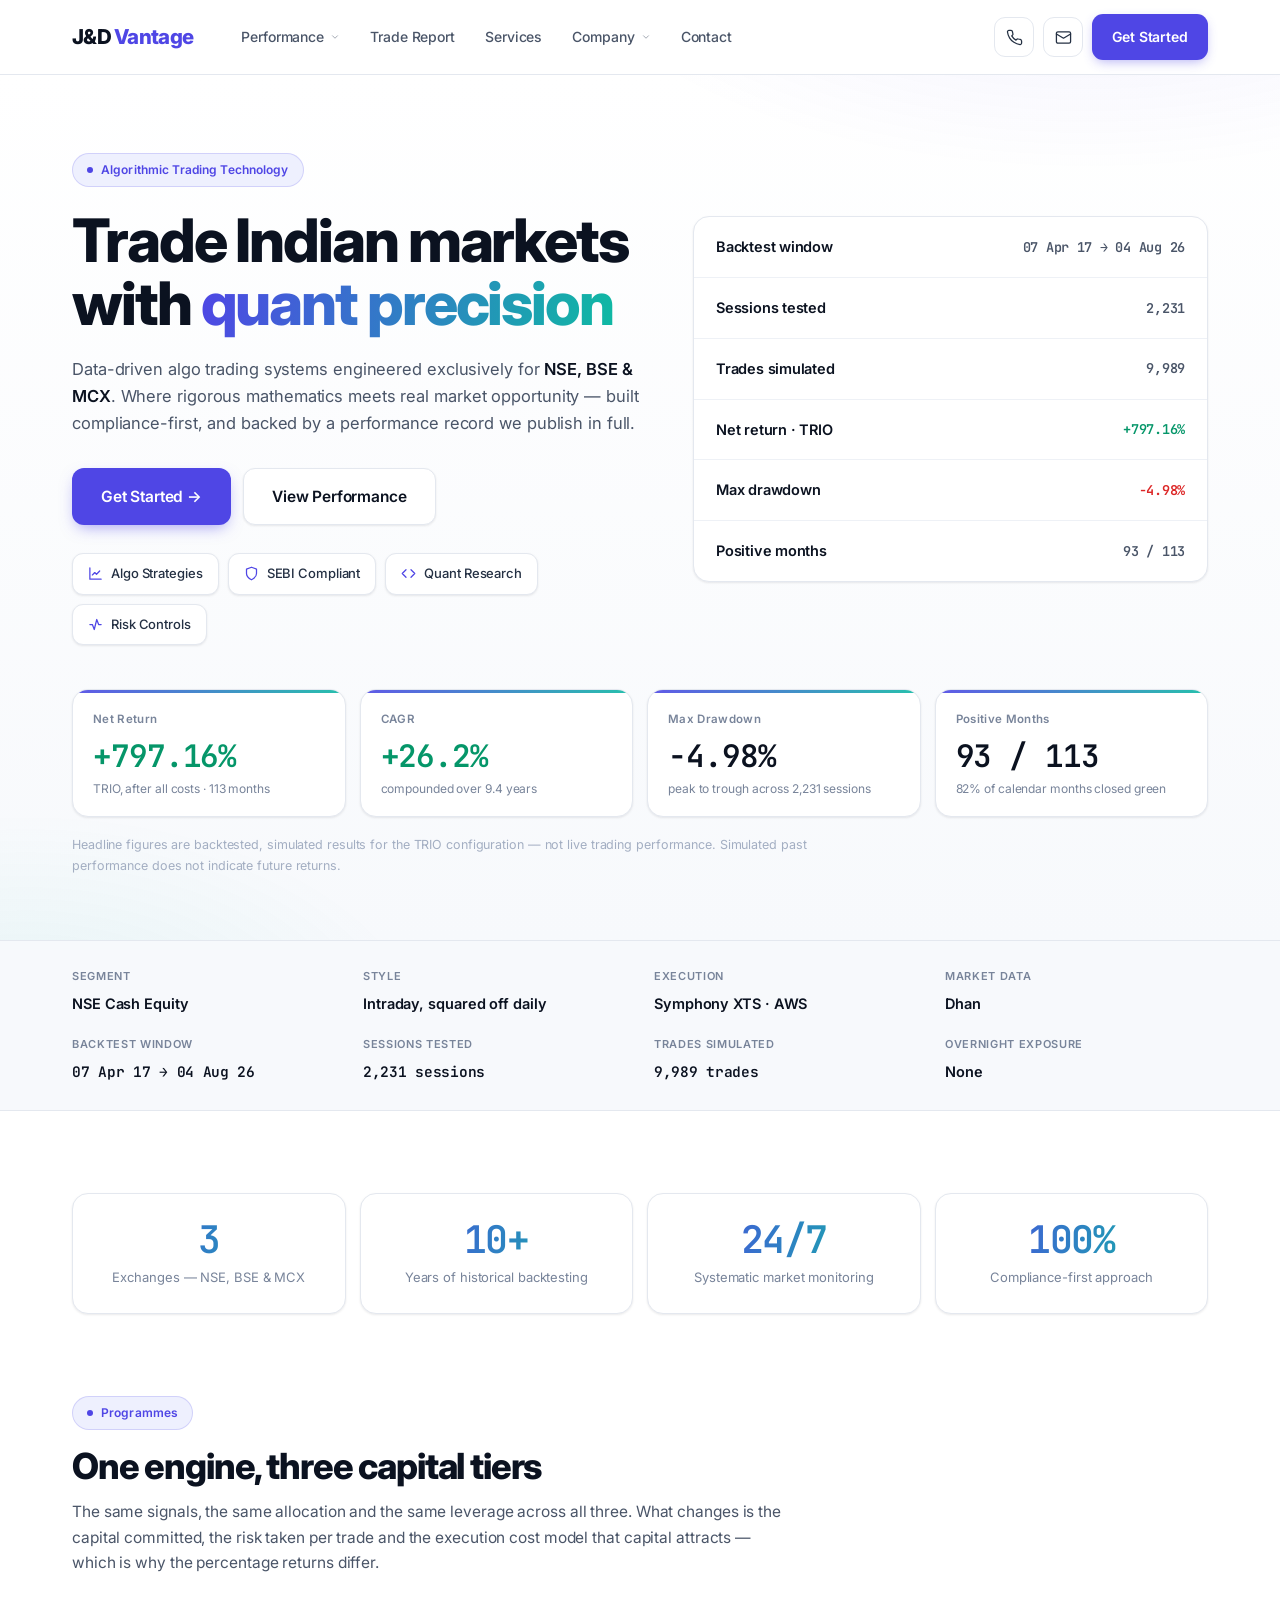
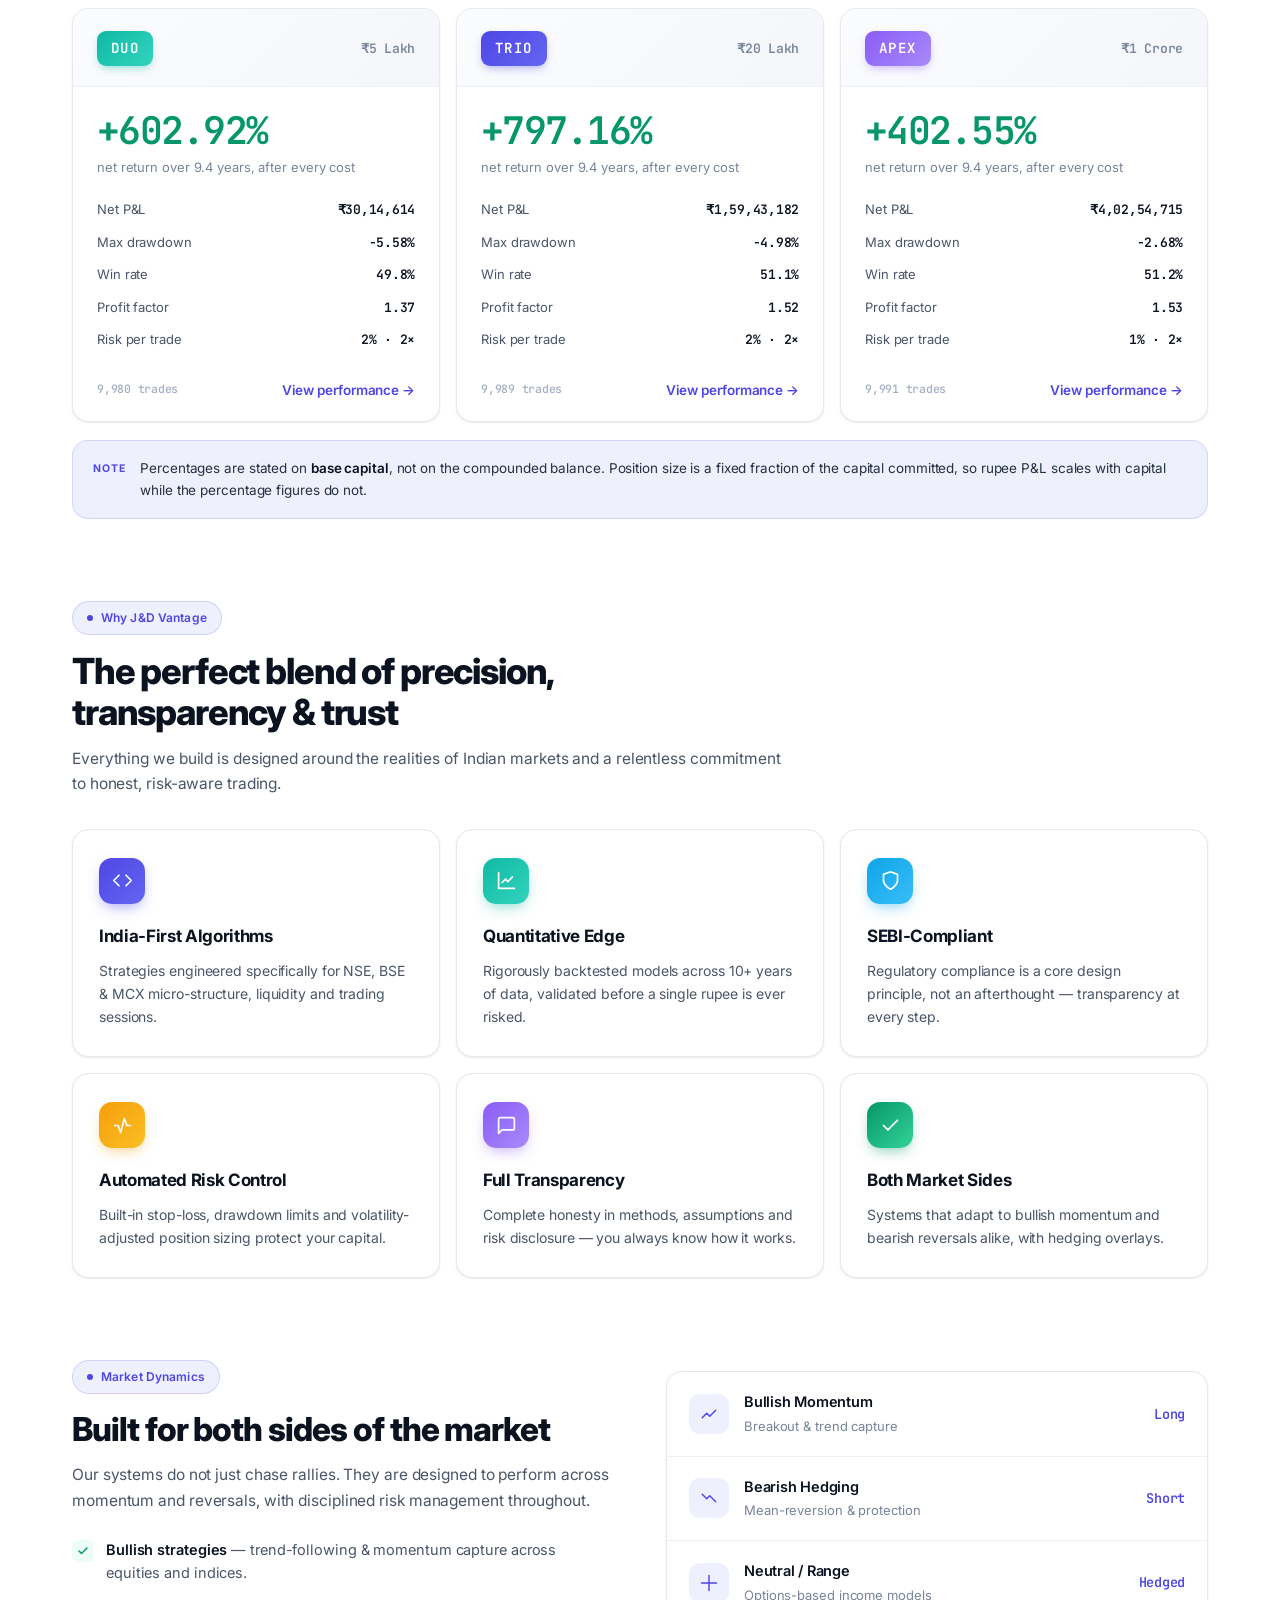
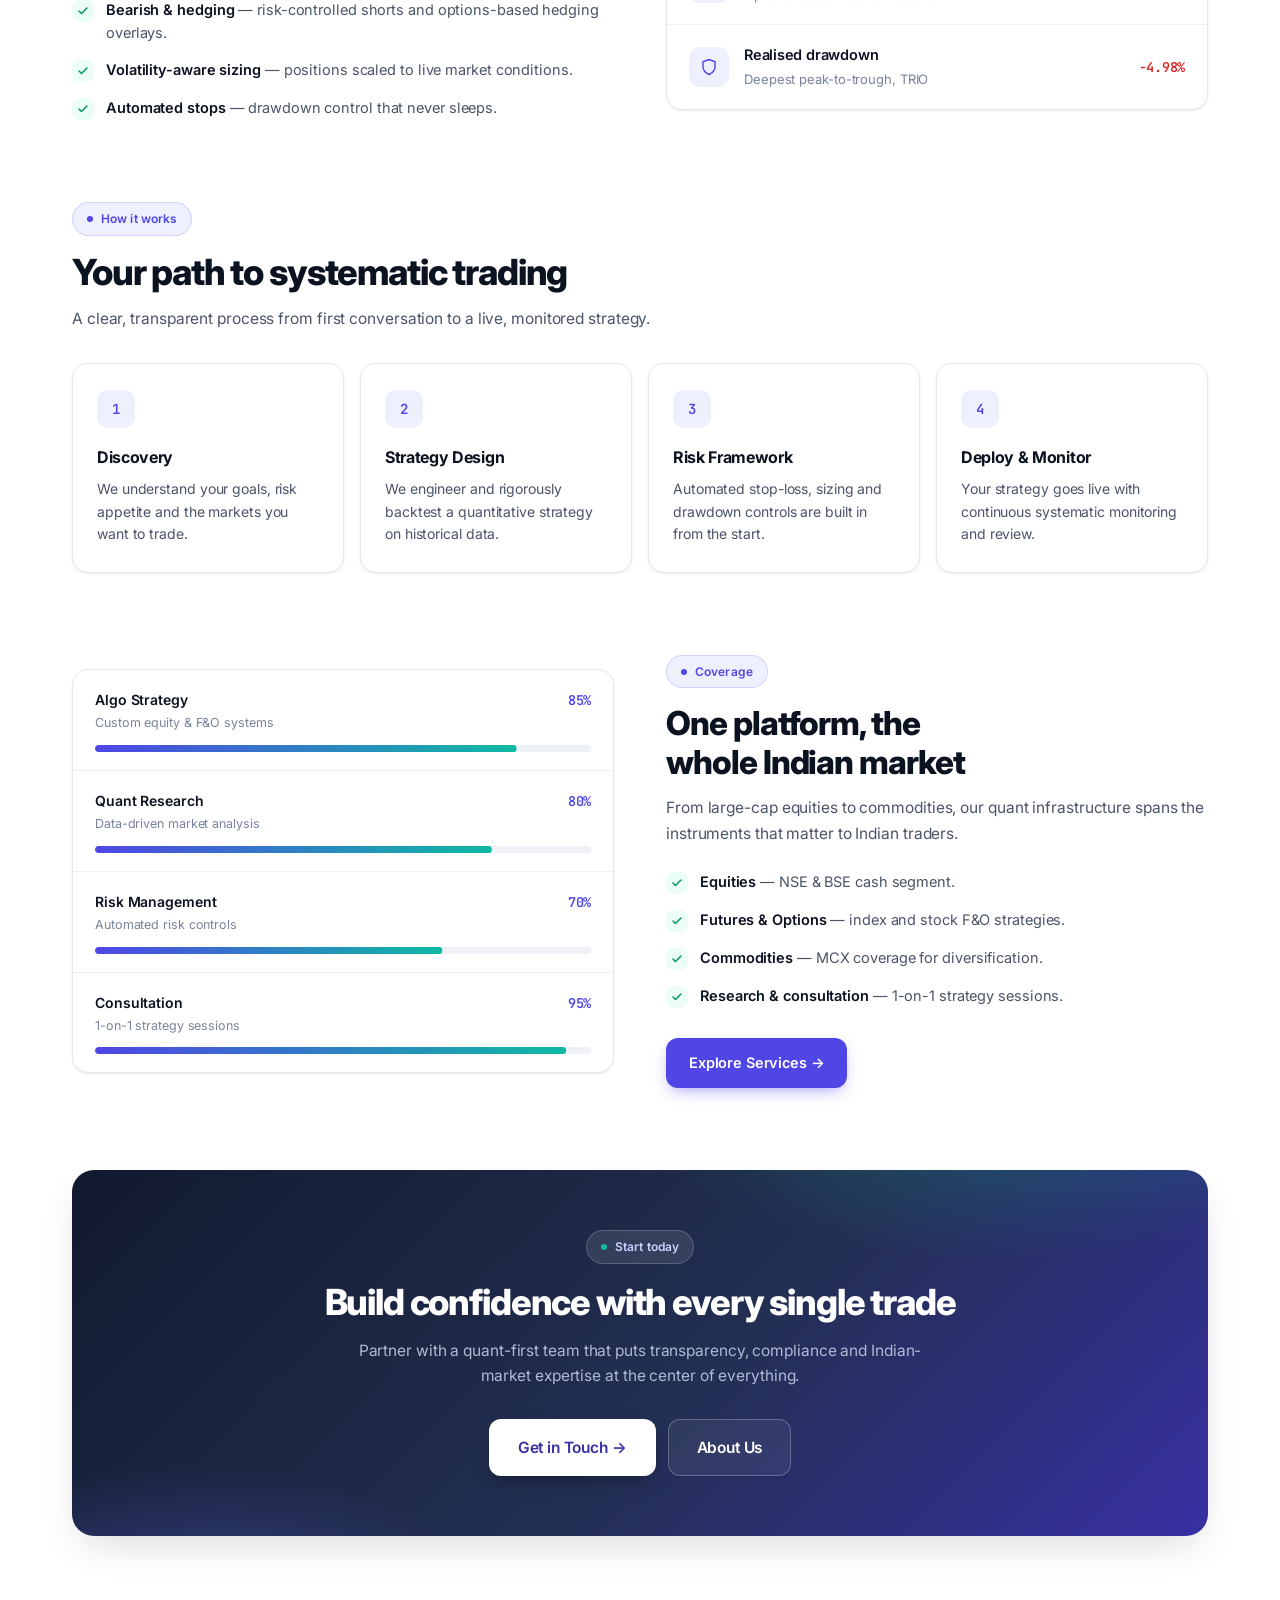
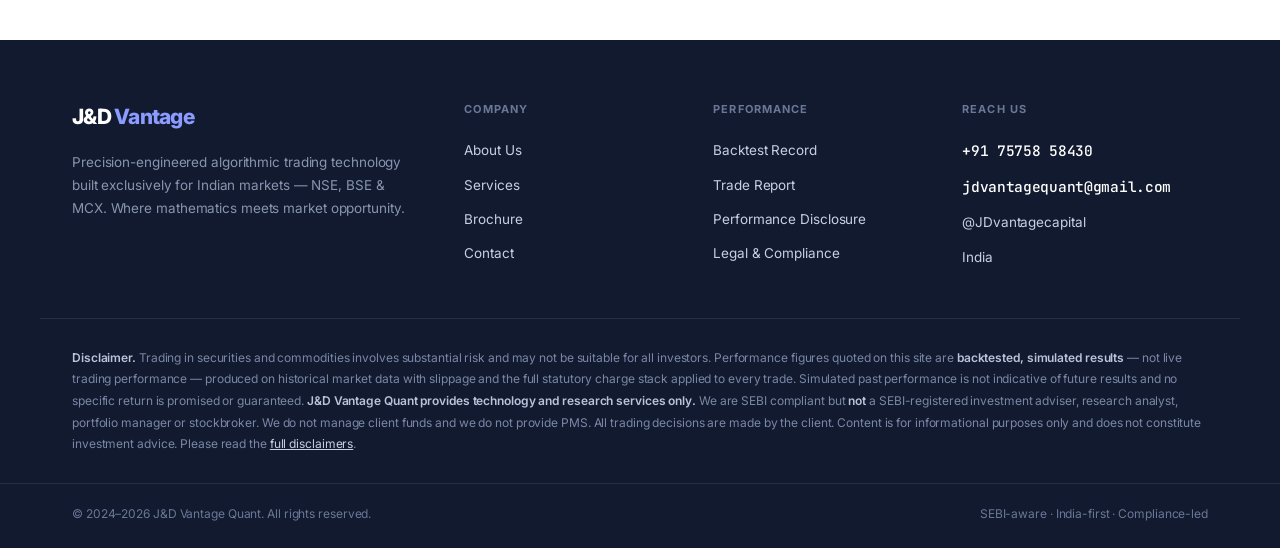
==== commit 812bbafe: "Rebuild site: new design system, full backtest and trade report Replaces the dark single-page app (h" ====
--- a/index.html
+++ b/index.html
@@ -1,173 +1,429 @@
 <!DOCTYPE html>
-<html lang="en" dir="ltr">
-
+<html lang="en">
 <head>
-    <meta charset="UTF-8">
-    <meta name="viewport" content="width=device-width, initial-scale=1.0, maximum-scale=5.0">
-    <meta http-equiv="X-UA-Compatible" content="IE=edge">
-    <meta name="description" content="J&amp;D Vantage Quant - Indian market algorithmic trading technology. Custom algo strategies for NSE, BSE, and MCX. SEBI compliant.">
-    <meta name="keywords" content="algorithmic trading, algo trading India, NSE, BSE, MCX, quantitative trading, SEBI, Indian stock market">
-    <meta name="author" content="J&amp;D Vantage Quant">
-    <meta name="theme-color" content="#000000">
-    <meta name="color-scheme" content="dark">
-    <link rel="canonical" href="https://jdvantagequant.com/">
-    <meta property="og:type" content="website">
-    <meta property="og:url" content="https://jdvantagequant.com/">
-    <meta property="og:title" content="J&amp;D Vantage Quant - Indian Market Algo Trading">
-    <meta property="og:description" content="Algorithmic trading technology for Indian markets. Custom strategies for NSE, BSE, MCX.">
-    <meta property="og:site_name" content="J&amp;D Vantage Quant">
-    <meta property="og:locale" content="en_IN">
-    <title>J&amp;D Vantage Quant - Indian Market Algo Trading</title>
-    <link rel="icon" type="image/svg+xml" href="favicon.svg">
-    <link rel="icon" type="image/x-icon" href="favicon.ico">
-    <link rel="preconnect" href="https://fonts.googleapis.com">
-    <link rel="preconnect" href="https://fonts.gstatic.com" crossorigin>
-    <link href="https://fonts.googleapis.com/css2?family=DM+Serif+Display:ital@0;1&amp;family=Inter:wght@300;400;500;600;700;800&amp;display=swap" rel="stylesheet">
-    <link rel="stylesheet" href="css/variables.css?v=29">
-    <link rel="stylesheet" href="css/base.css?v=29">
-    <link rel="stylesheet" href="css/animations.css?v=29">
-    <link rel="stylesheet" href="css/layout.css?v=29">
-    <link rel="stylesheet" href="css/pages.css?v=29">
-    <link rel="stylesheet" href="css/responsive.css?v=29">
-    <link rel="stylesheet" href="css/olymp.css?v=34">
-    <script type="application/ld+json">
-        {
-            "@context": "https://schema.org",
-            "@type": "Organization",
-            "name": "J&D Vantage Quant",
-            "url": "https://jdvantagequant.com",
-            "description": "Indian market algorithmic trading technology firm.",
-            "email": "jdvantagequant@gmail.com",
-            "telephone": "+917575858430",
-            "areaServed": "India"
-        }
-    </script>
+<meta charset="utf-8">
+<meta name="viewport" content="width=device-width, initial-scale=1">
+<title>J&amp;D Vantage Quant — Algorithmic Trading Technology for Indian Markets</title>
+<meta name="description" content="Data-driven algo trading systems engineered for NSE, BSE and MCX. Custom strategies, quantitative research, automated risk control — with nine years of backtested performance published in full.">
+<meta name="keywords" content="algorithmic trading, algo trading India, NSE, BSE, MCX, quantitative trading, backtesting, SEBI, Indian stock market">
+<link rel="canonical" href="https://jdvantagequant.com/">
+<meta name="theme-color" content="#FFFFFF">
+<meta name="color-scheme" content="light">
+<meta property="og:type" content="website">
+<meta property="og:url" content="https://jdvantagequant.com/">
+<meta property="og:title" content="J&amp;D Vantage Quant — Indian Market Algo Trading">
+<meta property="og:description" content="Algorithmic trading technology for Indian markets. Custom strategies for NSE, BSE, MCX — with the full backtested record published.">
+<meta property="og:site_name" content="J&amp;D Vantage Quant">
+<meta property="og:locale" content="en_IN">
+<link rel="icon" type="image/svg+xml" href="/favicon.svg">
+<link rel="icon" type="image/x-icon" href="/favicon.ico">
+<link rel="preconnect" href="https://fonts.googleapis.com">
+<link rel="preconnect" href="https://fonts.gstatic.com" crossorigin>
+<link href="https://fonts.googleapis.com/css2?family=Inter:wght@400;500;600;700;800&family=JetBrains+Mono:wght@400;500;600&display=swap" rel="stylesheet">
+<link rel="stylesheet" href="/assets/site.css?v=4">
+<script type="application/ld+json">
+{
+  "@context": "https://schema.org",
+  "@type": "Organization",
+  "name": "J&D Vantage Quant",
+  "url": "https://jdvantagequant.com",
+  "logo": "https://jdvantagequant.com/favicon.svg",
+  "description": "Indian market algorithmic trading technology firm.",
+  "email": "jdvantagequant@gmail.com",
+  "telephone": "+917575858430",
+  "areaServed": "India"
+}
+</script>
 </head>
-
 <body>
-    <div class="splash-screen" id="splash-screen">
-        <div class="splash-content">
-            <div class="splash-logo">
-                <img src="logo.svg" alt="J&amp;D Vantage Quant" width="80" height="80">
-            </div>
-            <div class="">
-                <div class="splash-signature">J&amp;D Vantage Quant</div>
-            </div>
-            <div class="splash-tagline">Algorithmic Trading Technology</div>
-            <div class="splash-line"></div>
-        </div>
-    </div>
-
-    <a href="#app-content" class="skip-to-content" id="skip-link">Skip to content</a>
-    <div class="op-site">
-        <header class="op-nav">
-            <div class="op-nav-inner">
-                <div class="op-brand" onclick="navigateTo('home')" title="Home">
-                    <span class="op-brand-logo"><span class="op-brand-mark">J&amp;D</span></span>
-                    <span class="op-brand-text">
-                        <span class="op-brand-name">J&amp;D Vantage Quant</span>
-                    <span class="op-brand-sub">Algorithmic Trading</span>
-                    </span>
-                </div>
-                <nav class="op-nav-links">
-                    <span class="op-nav-indicator" id="op-nav-indicator" aria-hidden="true"></span>
-                    <button class="op-nav-link active" data-page="home" onclick="navigateTo('home')">Home</button>
-                    <button class="op-nav-link" data-page="about" onclick="navigateTo('about')">About</button>
-                    <button class="op-nav-link" data-page="services" onclick="navigateTo('services')">Services</button>
-                    <button class="op-nav-link" data-page="brochure" onclick="navigateTo('brochure')">Brochure</button>
-                    <button class="op-nav-link" data-page="legal" onclick="navigateTo('legal')">Legal</button>
-                </nav>
-                <div class="op-nav-right">
-                    <span class="op-nav-divider"></span>
-                    <button class="op-btn op-btn-ghost" onclick="navigateTo('contact')">Contact</button>
-                    <button class="op-btn op-btn-primary" onclick="navigateTo('services')">Get Started</button>
-                    <button class="op-nav-burger" onclick="toggleMenu()" aria-label="Open menu">
-                        <svg viewBox="0 0 24 24" fill="none" stroke="currentColor" stroke-width="2"><line x1="3" y1="6" x2="21" y2="6"/><line x1="3" y1="12" x2="21" y2="12"/><line x1="3" y1="18" x2="21" y2="18"/></svg>
-                    </button>
-                </div>
-            </div>
-        </header>
-
-        <div class="op-drawer-backdrop" id="op-drawer-backdrop" onclick="closeMenu()"></div>
-        <aside class="op-drawer" id="op-drawer">
-            <div class="op-drawer-head">
-                <div class="op-brand"><span class="op-brand-logo"><span class="op-brand-mark">J&amp;D</span></span><span class="op-brand-name">J&amp;D Vantage</span></div>
-                <button class="op-drawer-close" onclick="closeMenu()" aria-label="Close menu">&times;</button>
-            </div>
-            <button class="op-nav-link" data-page="home" onclick="navigateTo('home')">Home</button>
-            <button class="op-nav-link" data-page="about" onclick="navigateTo('about')">About</button>
-            <button class="op-nav-link" data-page="services" onclick="navigateTo('services')">Services</button>
-            <button class="op-nav-link" data-page="brochure" onclick="navigateTo('brochure')">Brochure</button>
-            <button class="op-nav-link" data-page="legal" onclick="navigateTo('legal')">Legal</button>
-            <button class="op-nav-link" data-page="contact" onclick="navigateTo('contact')">Contact</button>
-            <button class="op-btn op-btn-primary" onclick="navigateTo('services')">Get Started</button>
-        </aside>
-
-        <div class="op-ticker" aria-hidden="true">
-            <div class="ticker-track" id="ticker-track"></div>
-        </div>
-
-        <main class="op-main" id="app-content" role="main" aria-live="polite"></main>
-
-        <footer class="op-footer">
-            <div class="op-container">
-                <div class="op-footer-grid">
-                    <div class="op-footer-brand">
-                        <div class="op-brand" onclick="navigateTo('home')">
-                            <span class="op-brand-logo"><span class="op-brand-mark">J&amp;D</span></span>
-                            <span class="op-brand-name">J&amp;D Vantage Quant</span>
-                        </div>
-                        <p>Precision-engineered algorithmic trading technology built exclusively for Indian markets &mdash; NSE, BSE &amp; MCX. Where mathematics meets market opportunity.</p>
-                    </div>
-                    <div class="op-foot-col">
-                        <h5>Company</h5>
-                        <button onclick="navigateTo('about')">About Us</button>
-                        <button onclick="navigateTo('services')">Services</button>
-                        <button onclick="navigateTo('brochure')">Brochure</button>
-                        <button onclick="navigateTo('contact')">Contact</button>
-                    </div>
-                    <div class="op-foot-col">
-                        <h5>Legal</h5>
-                        <button onclick="navigateTo('legal')">Legal &amp; Compliance</button>
-                        <button onclick="navigateTo('disclaimers')">Disclaimers</button>
-                        <button onclick="navigateTo('terms')">Terms of Service</button>
-                        <button onclick="navigateTo('privacy')">Privacy Policy</button>
-                    </div>
-                    <div class="op-foot-col">
-                        <h5>Reach Us</h5>
-                        <a href="mailto:jdvantagequant@gmail.com">jdvantagequant@gmail.com</a>
-                        <a href="tel:+917575858430">+91 75758 58430</a>
-                        <button onclick="navigateTo('contact')">Send a Message</button>
-                    </div>
-                </div>
-                <div class="op-footer-bottom">
-                    <p>&copy; 2024-2026 J&amp;D Vantage Quant. All rights reserved.</p>
-                    <p>SEBI-aware &middot; India-first &middot; Compliance-led</p>
-                </div>
-                <p class="op-footer-disclaimer">Disclaimer: Trading in securities and commodities involves substantial risk and may not be suitable for all investors. Past performance is not indicative of future results. Index values and figures shown across this website are illustrative
-                    only and do not represent live market data or guaranteed returns. Content is for informational purposes only and does not constitute investment advice.</p>
-            </div>
-        </footer>
-    </div>
-    <script src="pages/home.js?v=28"></script>
-    <script src="pages/services.js?v=25"></script>
-    <script src="pages/about-contact-how.js?v=25"></script>
-    <script src="pages/legal.js?v=25"></script>
-    <script src="pages/referral-brochure.js?v=25"></script>
-    <script src="js/app.js?v=26"></script>
-    <script>
-        registerPage('home', getHomePage);
-        registerPage('about', getAboutPage);
-        registerPage('services', getServicesPage);
-        registerPage('contact', getContactPage);
-        registerPage('legal', getLegalPage);
-        registerPage('disclaimers', getDisclaimersPage);
-        registerPage('terms', getTermsPage);
-        registerPage('privacy', getPrivacyPage);
-        registerPage('refund', getRefundPage);
-        registerPage('brochure', getBrochurePage);
-        initApp();
-    </script>
+
+<nav class="nav">
+  <div class="nav-in">
+    <a class="nav-brand" href="/"><b>J&amp;D<i> Vantage</i></b></a>
+    <div class="nav-links">
+      <div class="nav-item">
+        <a href="/performance/">Performance<svg class="chev" viewBox="0 0 24 24"><path d="m6 9 6 6 6-6"/></svg></a>
+        <div class="nav-menu">
+          <a href="/performance/#performance"><b>Equity Curve</b><span>Daily equity and drawdown</span></a>
+          <a href="/performance/#yearly"><b>Yearly</b><span>Calendar-year results</span></a>
+          <a href="/performance/#monthly"><b>Monthly</b><span>Month-by-month heat grid</span></a>
+          <a href="/performance/#stats"><b>Statistics</b><span>Risk and trade metrics</span></a>
+          <a href="/performance/#costs"><b>Costs</b><span>Full charge breakdown</span></a>
+        </div>
+      </div>
+      <a href="/report/">Trade Report</a>
+      <a href="/services/">Services</a>
+      <div class="nav-item">
+        <a href="/about/">Company<svg class="chev" viewBox="0 0 24 24"><path d="m6 9 6 6 6-6"/></svg></a>
+        <div class="nav-menu">
+          <a href="/about/"><b>About</b><span>Mission, values and the team</span></a>
+          <a href="/brochure/"><b>Brochure</b><span>The firm on one page</span></a>
+          <a href="/legal/"><b>Legal</b><span>Disclaimers, terms and privacy</span></a>
+        </div>
+      </div>
+      <a href="/contact/">Contact</a>
+    </div>
+    <div class="nav-right">
+      <a class="nav-icon" href="tel:+917575858430" aria-label="Call +91 75758 58430" title="+91 75758 58430"><svg viewBox="0 0 24 24"><path d="M22 16.9v3a2 2 0 0 1-2.2 2 19.8 19.8 0 0 1-8.6-3.1 19.5 19.5 0 0 1-6-6A19.8 19.8 0 0 1 2.1 4.2 2 2 0 0 1 4.1 2h3a2 2 0 0 1 2 1.7c.1.9.3 1.8.6 2.7a2 2 0 0 1-.4 2.1L8.1 9.7a16 16 0 0 0 6 6l1.2-1.2a2 2 0 0 1 2.1-.4c.9.3 1.8.5 2.7.6a2 2 0 0 1 1.7 2Z"/></svg></a>
+      <a class="nav-icon" href="mailto:jdvantagequant@gmail.com" aria-label="Email jdvantagequant@gmail.com" title="jdvantagequant@gmail.com"><svg viewBox="0 0 24 24"><rect x="2" y="4" width="20" height="16" rx="2"/><path d="m2 7 10 6 10-6"/></svg></a>
+      <a class="nav-cta" href="/contact/">Get Started</a>
+      <button class="burger" id="burger" type="button" aria-label="Menu" aria-expanded="false" aria-controls="nav-drawer"><i></i><i></i><i></i></button>
+    </div>
+  </div>
+  <div class="nav-prog" id="nav-prog"></div>
+  <div class="nav-drawer" id="nav-drawer">
+    <div class="wrap">
+      <span class="grp">Pages</span>
+      <a href="/" class="here">Home</a>
+      <a href="/performance/">Performance</a>
+      <a href="/report/">Trade Report</a>
+      <a href="/services/">Services</a>
+      <a href="/about/">About</a>
+      <a href="/brochure/">Brochure</a>
+      <a href="/legal/">Legal</a>
+      <a href="/contact/">Contact</a>
+      <span class="grp">Reach us</span>
+      <a href="tel:+917575858430">+91 75758 58430</a>
+      <a href="mailto:jdvantagequant@gmail.com">jdvantagequant@gmail.com</a>
+    </div>
+  </div>
+</nav>
+
+<header class="hero" id="top">
+  <div class="wrap hero-in">
+    <div class="hero-grid">
+      <div>
+        <div class="eyebrow">Algorithmic Trading Technology</div>
+        <h1>Trade Indian markets with <span>quant precision</span></h1>
+        <p class="hero-sub">Data-driven algo trading systems engineered exclusively for
+        <b>NSE, BSE &amp; MCX</b>. Where rigorous mathematics meets real market opportunity —
+        built compliance-first, and backed by a performance record we publish in full.</p>
+        <div class="hero-cta">
+          <a class="btn btn-primary btn-lg" href="/services/">Get Started →</a>
+          <a class="btn btn-ghost btn-lg" href="/performance/">View Performance</a>
+        </div>
+        <div class="pills">
+          <span class="pill"><svg viewBox="0 0 24 24"><path d="M3 3v18h18M18.7 8l-5.1 5.2-2.8-2.7L7 14.3"/></svg>Algo Strategies</span>
+          <span class="pill"><svg viewBox="0 0 24 24"><path d="M12 22s8-4 8-10V5l-8-3-8 3v7c0 6 8 10 8 10z"/></svg>SEBI Compliant</span>
+          <span class="pill"><svg viewBox="0 0 24 24"><path d="M16 18 22 12 16 6M8 6 2 12 8 18"/></svg>Quant Research</span>
+          <span class="pill"><svg viewBox="0 0 24 24"><path d="M3 12h4l3 8 4-16 3 8h4"/></svg>Risk Controls</span>
+        </div>
+      </div>
+      <div>
+        <div class="panel rv" id="hero-panel"></div>
+      </div>
+    </div>
+
+    <div class="kpis kpis-4" id="hero-kpis"></div>
+    <div class="hero-note">Headline figures are backtested, simulated results for the TRIO
+    configuration — not live trading performance. Simulated past performance does not indicate
+    future returns.</div>
+  </div>
+</header>
+
+<div class="spec">
+  <div class="spec-in">
+    <div class="spec-item"><label>Segment</label><div>NSE Cash Equity</div></div>
+    <div class="spec-item"><label>Style</label><div>Intraday, squared off daily</div></div>
+    <div class="spec-item"><label>Execution</label><div>Symphony XTS · AWS</div></div>
+    <div class="spec-item"><label>Market Data</label><div>Dhan</div></div>
+    <div class="spec-item"><label>Backtest Window</label><div class="num" id="s-period"></div></div>
+    <div class="spec-item"><label>Sessions Tested</label><div class="num" id="s-days"></div></div>
+    <div class="spec-item"><label>Trades Simulated</label><div class="num" id="s-trades"></div></div>
+    <div class="spec-item"><label>Overnight Exposure</label><div>None</div></div>
+  </div>
+</div>
+
+<main class="wrap">
+
+<!-- ============ STATS BAND ============ -->
+<section id="stats">
+  <div class="stats">
+    <div class="stat rv"><div class="n">3</div><div class="l">Exchanges — NSE, BSE &amp; MCX</div></div>
+    <div class="stat rv"><div class="n">10+</div><div class="l">Years of historical backtesting</div></div>
+    <div class="stat rv"><div class="n">24/7</div><div class="l">Systematic market monitoring</div></div>
+    <div class="stat rv"><div class="n">100%</div><div class="l">Compliance-first approach</div></div>
+  </div>
+</section>
+
+<!-- ============ PROGRAMMES ============ -->
+<section id="programmes">
+  <div class="sec-head">
+    <div class="eyebrow">Programmes</div>
+    <h2>One engine, three capital tiers</h2>
+    <p>The same signals, the same allocation and the same leverage across all three. What
+    changes is the capital committed, the risk taken per trade and the execution cost model
+    that capital attracts — which is why the percentage returns differ.</p>
+  </div>
+  <div class="prog-grid" id="prog-grid"></div>
+  <div class="card-row">
+    <div class="note rv"><span class="ic">Note</span><div>Percentages are stated on
+    <b>base capital</b>, not on the compounded balance. Position size is a fixed fraction of
+    the capital committed, so rupee P&amp;L scales with capital while the percentage figures
+    do not.</div></div>
+  </div>
+</section>
+
+<!-- ============ WHY ============ -->
+<section id="why">
+  <div class="sec-head">
+    <div class="eyebrow">Why J&amp;D Vantage</div>
+    <h2>The perfect blend of precision, transparency &amp; trust</h2>
+    <p>Everything we build is designed around the realities of Indian markets and a relentless
+    commitment to honest, risk-aware trading.</p>
+  </div>
+  <div class="feat-grid">
+    <div class="feat rv">
+      <div class="ic"><svg viewBox="0 0 24 24"><path d="M16 18 22 12 16 6M8 6 2 12 8 18"/></svg></div>
+      <h3>India-First Algorithms</h3>
+      <p>Strategies engineered specifically for NSE, BSE &amp; MCX micro-structure, liquidity
+      and trading sessions.</p>
+    </div>
+    <div class="feat t2 rv">
+      <div class="ic"><svg viewBox="0 0 24 24"><path d="M3 3v18h18M18.7 8l-5.1 5.2-2.8-2.7L7 14.3"/></svg></div>
+      <h3>Quantitative Edge</h3>
+      <p>Rigorously backtested models across 10+ years of data, validated before a single
+      rupee is ever risked.</p>
+    </div>
+    <div class="feat t3 rv">
+      <div class="ic"><svg viewBox="0 0 24 24"><path d="M12 22s8-4 8-10V5l-8-3-8 3v7c0 6 8 10 8 10z"/></svg></div>
+      <h3>SEBI-Compliant</h3>
+      <p>Regulatory compliance is a core design principle, not an afterthought — transparency
+      at every step.</p>
+    </div>
+    <div class="feat t4 rv">
+      <div class="ic"><svg viewBox="0 0 24 24"><path d="M3 12h4l3 8 4-16 3 8h4"/></svg></div>
+      <h3>Automated Risk Control</h3>
+      <p>Built-in stop-loss, drawdown limits and volatility-adjusted position sizing protect
+      your capital.</p>
+    </div>
+    <div class="feat t5 rv">
+      <div class="ic"><svg viewBox="0 0 24 24"><path d="M21 15a2 2 0 0 1-2 2H7l-4 4V5a2 2 0 0 1 2-2h14a2 2 0 0 1 2 2z"/></svg></div>
+      <h3>Full Transparency</h3>
+      <p>Complete honesty in methods, assumptions and risk disclosure — you always know how
+      it works.</p>
+    </div>
+    <div class="feat t6 rv">
+      <div class="ic"><svg viewBox="0 0 24 24"><path d="M20 6 9 17l-5-5"/></svg></div>
+      <h3>Both Market Sides</h3>
+      <p>Systems that adapt to bullish momentum and bearish reversals alike, with hedging
+      overlays.</p>
+    </div>
+  </div>
+</section>
+
+<!-- ============ BOTH SIDES ============ -->
+<section id="both-sides">
+  <div class="split">
+    <div class="split-text">
+      <div class="eyebrow">Market Dynamics</div>
+      <h2>Built for both sides of the market</h2>
+      <p>Our systems do not just chase rallies. They are designed to perform across momentum
+      and reversals, with disciplined risk management throughout.</p>
+      <ul class="checklist">
+        <li><span class="ck"><svg viewBox="0 0 24 24"><polyline points="20 6 9 17 4 12"/></svg></span><span><b>Bullish strategies</b> — trend-following &amp; momentum capture across equities and indices.</span></li>
+        <li><span class="ck"><svg viewBox="0 0 24 24"><polyline points="20 6 9 17 4 12"/></svg></span><span><b>Bearish &amp; hedging</b> — risk-controlled shorts and options-based hedging overlays.</span></li>
+        <li><span class="ck"><svg viewBox="0 0 24 24"><polyline points="20 6 9 17 4 12"/></svg></span><span><b>Volatility-aware sizing</b> — positions scaled to live market conditions.</span></li>
+        <li><span class="ck"><svg viewBox="0 0 24 24"><polyline points="20 6 9 17 4 12"/></svg></span><span><b>Automated stops</b> — drawdown control that never sleeps.</span></li>
+      </ul>
+    </div>
+    <div class="split-media">
+      <div class="panel rv">
+        <div class="prow">
+          <div class="ic"><svg viewBox="0 0 24 24"><path d="M3 17l6-6 4 4 8-8"/></svg></div>
+          <div><div class="t">Bullish Momentum</div><div class="s">Breakout &amp; trend capture</div></div>
+          <div class="m" style="color:var(--brand)">Long</div>
+        </div>
+        <div class="prow">
+          <div class="ic"><svg viewBox="0 0 24 24"><path d="M3 7l6 6 4-4 8 8"/></svg></div>
+          <div><div class="t">Bearish Hedging</div><div class="s">Mean-reversion &amp; protection</div></div>
+          <div class="m" style="color:var(--brand)">Short</div>
+        </div>
+        <div class="prow">
+          <div class="ic"><svg viewBox="0 0 24 24"><path d="M12 2v20M2 12h20"/></svg></div>
+          <div><div class="t">Neutral / Range</div><div class="s">Options-based income models</div></div>
+          <div class="m" style="color:var(--brand)">Hedged</div>
+        </div>
+        <div class="prow">
+          <div class="ic"><svg viewBox="0 0 24 24"><path d="M12 22s8-4 8-10V5l-8-3-8 3v7c0 6 8 10 8 10z"/></svg></div>
+          <div><div class="t">Realised drawdown</div><div class="s">Deepest peak-to-trough, TRIO</div></div>
+          <div class="m neg" id="p-mdd">—</div>
+        </div>
+      </div>
+    </div>
+  </div>
+</section>
+
+<!-- ============ HOW IT WORKS ============ -->
+<section id="how">
+  <div class="sec-head">
+    <div class="eyebrow">How it works</div>
+    <h2>Your path to systematic trading</h2>
+    <p>A clear, transparent process from first conversation to a live, monitored strategy.</p>
+  </div>
+  <div class="steps">
+    <div class="step rv"><div class="sn">1</div><h4>Discovery</h4><p>We understand your goals, risk appetite and the markets you want to trade.</p></div>
+    <div class="step rv"><div class="sn">2</div><h4>Strategy Design</h4><p>We engineer and rigorously backtest a quantitative strategy on historical data.</p></div>
+    <div class="step rv"><div class="sn">3</div><h4>Risk Framework</h4><p>Automated stop-loss, sizing and drawdown controls are built in from the start.</p></div>
+    <div class="step rv"><div class="sn">4</div><h4>Deploy &amp; Monitor</h4><p>Your strategy goes live with continuous systematic monitoring and review.</p></div>
+  </div>
+</section>
+
+<!-- ============ COVERAGE ============ -->
+<section id="coverage">
+  <div class="split rev">
+    <div class="split-text">
+      <div class="eyebrow">Coverage</div>
+      <h2>One platform, the whole Indian market</h2>
+      <p>From large-cap equities to commodities, our quant infrastructure spans the instruments
+      that matter to Indian traders.</p>
+      <ul class="checklist">
+        <li><span class="ck"><svg viewBox="0 0 24 24"><polyline points="20 6 9 17 4 12"/></svg></span><span><b>Equities</b> — NSE &amp; BSE cash segment.</span></li>
+        <li><span class="ck"><svg viewBox="0 0 24 24"><polyline points="20 6 9 17 4 12"/></svg></span><span><b>Futures &amp; Options</b> — index and stock F&amp;O strategies.</span></li>
+        <li><span class="ck"><svg viewBox="0 0 24 24"><polyline points="20 6 9 17 4 12"/></svg></span><span><b>Commodities</b> — MCX coverage for diversification.</span></li>
+        <li><span class="ck"><svg viewBox="0 0 24 24"><polyline points="20 6 9 17 4 12"/></svg></span><span><b>Research &amp; consultation</b> — 1-on-1 strategy sessions.</span></li>
+      </ul>
+      <div class="hero-cta"><a class="btn btn-primary" href="/services/">Explore Services →</a></div>
+    </div>
+    <div class="split-media">
+      <div class="panel rv" id="cap-panel">
+        <div class="meter"><div class="top"><div><div class="t">Algo Strategy</div><div class="s">Custom equity &amp; F&amp;O systems</div></div><div class="p">85%</div></div><div class="bar"><i style="transform:scaleX(.85)"></i></div></div>
+        <div class="meter"><div class="top"><div><div class="t">Quant Research</div><div class="s">Data-driven market analysis</div></div><div class="p">80%</div></div><div class="bar"><i style="transform:scaleX(.80)"></i></div></div>
+        <div class="meter"><div class="top"><div><div class="t">Risk Management</div><div class="s">Automated risk controls</div></div><div class="p">70%</div></div><div class="bar"><i style="transform:scaleX(.70)"></i></div></div>
+        <div class="meter"><div class="top"><div><div class="t">Consultation</div><div class="s">1-on-1 strategy sessions</div></div><div class="p">95%</div></div><div class="bar"><i style="transform:scaleX(.95)"></i></div></div>
+      </div>
+    </div>
+  </div>
+</section>
+
+<!-- ============ CTA ============ -->
+<section id="cta">
+  <div class="cta rv">
+    <div class="eyebrow">Start today</div>
+    <h2>Build confidence with every single trade</h2>
+    <p>Partner with a quant-first team that puts transparency, compliance and Indian-market
+    expertise at the center of everything.</p>
+    <div class="hero-cta">
+      <a class="btn btn-primary btn-lg" href="/contact/">Get in Touch →</a>
+      <a class="btn btn-ghost btn-lg" href="/about/">About Us</a>
+    </div>
+  </div>
+</section>
+
+</main>
+
+<footer>
+  <div class="wrap foot-top">
+    <div class="foot-brand">
+      <div class="fb"><b>J&amp;D<i> Vantage</i></b></div>
+      <p>Precision-engineered algorithmic trading technology built exclusively for Indian
+      markets — NSE, BSE &amp; MCX. Where mathematics meets market opportunity.</p>
+    </div>
+    <div class="foot-col">
+      <h4>Company</h4>
+      <a href="/about/">About Us</a>
+      <a href="/services/">Services</a>
+      <a href="/brochure/">Brochure</a>
+      <a href="/contact/">Contact</a>
+    </div>
+    <div class="foot-col">
+      <h4>Performance</h4>
+      <a href="/performance/">Backtest Record</a>
+      <a href="/report/">Trade Report</a>
+      <a href="/legal/#performance-disclosure">Performance Disclosure</a>
+      <a href="/legal/">Legal &amp; Compliance</a>
+    </div>
+    <div class="foot-col">
+      <h4>Reach Us</h4>
+      <a class="big" href="tel:+917575858430">+91 75758 58430</a>
+      <a class="big" href="mailto:jdvantagequant@gmail.com">jdvantagequant@gmail.com</a>
+      <a href="https://t.me/JDvantagecapital" target="_blank" rel="noopener noreferrer">@JDvantagecapital</a>
+      <span>India</span>
+    </div>
+  </div>
+  <div class="wrap foot-legal">
+    <b>Disclaimer.</b> Trading in securities and commodities involves substantial risk and may
+    not be suitable for all investors. Performance figures quoted on this site are
+    <b>backtested, simulated results</b> — not live trading performance — produced on historical
+    market data with slippage and the full statutory charge stack applied to every trade.
+    Simulated past performance is not indicative of future results and no specific return is
+    promised or guaranteed. <b>J&amp;D Vantage Quant provides technology and research services
+    only.</b> We are SEBI compliant but <b>not</b> a SEBI-registered investment adviser,
+    research analyst, portfolio manager or stockbroker. We do not manage client funds and we do
+    not provide PMS. All trading decisions are made by the client. Content is for informational
+    purposes only and does not constitute investment advice. Please read the
+    <a href="/legal/" style="color:#C6D0E4;text-decoration:underline">full disclaimers</a>.
+  </div>
+  <div class="foot-bottom">
+    <div class="wrap">
+      <span>&copy; 2024–2026 J&amp;D Vantage Quant. All rights reserved.</span>
+      <span>SEBI-aware &middot; India-first &middot; Compliance-led</span>
+    </div>
+  </div>
+</footer>
+
+<script src="/assets/summary.js?v=4"></script>
+<script src="/assets/site.js?v=4"></script>
+<script>
+const { $, $$, inr, pct, dd, n0, range, menu, reveal, whenVisible } = window.JD;
+const S = window.JD_SUM, T = S.modes.trio;
+const YRS = T.months / 12;
+
+/* ---------- spec strip ---------- */
+$('#s-period').textContent = range(T.window);
+$('#s-days').textContent = n0(T.days) + ' sessions';
+$('#s-trades').textContent = n0(T.trades) + ' trades';
+
+/* ---------- hero panel: the record at a glance ---------- */
+$('#hero-panel').innerHTML = [
+  ['Backtest window', range(T.window), ''],
+  ['Sessions tested', n0(T.days), ''],
+  ['Trades simulated', n0(T.trades), ''],
+  ['Net return · TRIO', pct(T.net_pct), 'pos'],
+  ['Max drawdown', dd(T.mdd), 'neg'],
+  ['Positive months', T.pos_months + ' / ' + T.months, ''],
+].map(([t, v, c]) => `<div class="prow"><div><div class="t">${t}</div></div>
+  <div class="m ${c}">${v}</div></div>`).join('');
+
+/* ---------- hero KPIs ---------- */
+$('#hero-kpis').innerHTML = [
+  ['Net Return', pct(T.net_pct), 'TRIO, after all costs · ' + T.months + ' months', 'up'],
+  ['CAGR', pct((Math.pow(1 + T.net_pct / 100, 1 / YRS) - 1) * 100, 1), 'compounded over ' + YRS.toFixed(1) + ' years', 'up'],
+  ['Max Drawdown', dd(T.mdd), 'peak to trough across ' + n0(T.days) + ' sessions', ''],
+  ['Positive Months', T.pos_months + ' / ' + T.months, (T.pos_months / T.months * 100).toFixed(0) + '% of calendar months closed green', ''],
+].map(([l, v, s, c]) =>
+  `<div class="kpi rv"><label>${l}</label><span class="v ${c}">${v}</span><small>${s}</small></div>`).join('');
+
+/* ---------- programme grid ---------- */
+$('#prog-grid').innerHTML = ['duo', 'trio', 'apex'].map(k => {
+  const m = S.modes[k];
+  return `<a class="prog rv" data-p="${k}" href="/performance/#mode=${k}">
+    <div class="head"><span class="nm">${m.label}</span><span class="cap">${m.cap_label}</span></div>
+    <div class="body">
+      <span class="big">${pct(m.net_pct)}</span>
+      <span class="big-l">net return over ${(m.months / 12).toFixed(1)} years, after every cost</span>
+      <dl>
+        <dt>Net P&amp;L</dt><dd>₹${inr(m.net)}</dd>
+        <dt>Max drawdown</dt><dd class="neg">${dd(m.mdd)}</dd>
+        <dt>Win rate</dt><dd>${m.win.toFixed(1)}%</dd>
+        <dt>Profit factor</dt><dd>${m.pf.toFixed(2)}</dd>
+        <dt>Risk per trade</dt><dd>${m.risk}% · ${m.leverage}×</dd>
+      </dl>
+    </div>
+    <div class="go"><span>${n0(m.trades)} trades</span>View performance →</div>
+  </a>`;
+}).join('');
+
+$('#p-mdd').textContent = dd(T.mdd);
+
+/* capability bars grow out of the baseline when the panel scrolls in, the same
+   way the year bars on the performance page do */
+const cap = $('#cap-panel');
+$$('.meter', cap).forEach(m => m.classList.add('pending'));
+whenVisible(cap, () => $$('.meter', cap).forEach(m => m.classList.remove('pending')));
+
+menu();
+reveal();
+</script>
 </body>
-
-</html>+</html>
--- a/assets/site.css
+++ b/assets/site.css
@@ -0,0 +1,776 @@
+/* J&D Vantage Quant — design system.
+   Inter + JetBrains Mono, indigo/teal on white, 16px radii, layered shadows,
+   solid left-aligned header. One stylesheet for the marketing pages and the
+   data pages alike. */
+:root{
+  --bg:#FFFFFF; --bg-soft:#F7F9FC; --panel:#FFFFFF; --panel2:#F4F6FA; --bg2:#EEF1F6;
+  --line:#E4E8EF; --line2:#EEF1F6;
+  --ink:#0B1220; --text:#243043; --body:#4A5568; --muted:#78849A; --faint:#A3AEC2;
+  --brand:#4F46E5; --brand-2:#6366F1; --brand-dk:#3730A3; --brand-soft:#EEF0FE;
+  --accent:#0FB9A3; --accent-soft:#E6FAF6;
+  --deep:#111A2E; --deep-2:#1B2540;
+  --pos:#059669; --pos-soft:#ECFDF5;
+  --neg:#DC2626; --neg-soft:#FEF2F2;
+  --sans:"Inter",-apple-system,"Segoe UI",Roboto,Arial,sans-serif;
+  --mono:"JetBrains Mono",ui-monospace,"Cascadia Mono",Consolas,monospace;
+  --maxw:1200px; --r:16px; --r-sm:10px; --r-lg:22px;
+  --sh1:0 1px 2px rgba(11,18,32,.04),0 1px 3px rgba(11,18,32,.05);
+  --sh2:0 4px 8px -2px rgba(11,18,32,.05),0 12px 24px -8px rgba(11,18,32,.10);
+  --sh3:0 16px 40px -12px rgba(11,18,32,.18);
+}
+*{margin:0;padding:0;box-sizing:border-box}
+html{scroll-behavior:smooth;-webkit-text-size-adjust:100%}
+body{background:var(--bg);color:var(--body);font-family:var(--sans);font-size:15.5px;
+  line-height:1.65;-webkit-font-smoothing:antialiased;letter-spacing:-.006em}
+::selection{background:rgba(79,70,229,.16)}
+a{color:var(--brand);text-decoration:none}
+img{max-width:100%}
+.wrap{max-width:var(--maxw);margin:0 auto;padding:0 32px}
+.num{font-family:var(--mono);font-variant-numeric:tabular-nums;letter-spacing:-.02em}
+.pos{color:var(--pos)}.neg{color:var(--neg)}
+
+/* ================================ header ================================ */
+/* solid bar, hairline base, brand hard left with the links running beside it */
+.nav{position:sticky;top:0;z-index:60;background:rgba(255,255,255,.88);
+  border-bottom:1px solid var(--line);
+  backdrop-filter:saturate(180%) blur(14px);-webkit-backdrop-filter:saturate(180%) blur(14px)}
+.nav-in{position:relative;max-width:var(--maxw);margin:0 auto;padding:0 32px;height:74px;
+  display:flex;align-items:center;gap:8px;transition:height .2s}
+.nav-brand{display:flex;align-items:center;color:var(--ink);flex:none;margin-right:26px}
+.nav-brand b{font-size:20.5px;font-weight:800;letter-spacing:-.035em;line-height:1}
+.nav-brand b i{font-style:normal;color:var(--brand)}
+
+/* inline links — no floating pill */
+.nav-links{display:flex;align-items:center;gap:2px}
+.nav-links a{color:var(--body);font-size:14px;font-weight:500;padding:9px 14px;border-radius:9px;
+  white-space:nowrap;transition:color .16s,background .16s}
+.nav-links a:hover{color:var(--ink);background:var(--panel2)}
+.nav-links a.here{color:var(--brand);background:var(--brand-soft);font-weight:600}
+
+.nav-item{position:relative;display:flex}
+.nav-item>a{display:inline-flex;align-items:center;gap:6px}
+.nav-item>a .chev{width:10px;height:10px;stroke:currentColor;fill:none;stroke-width:2.4;
+  stroke-linecap:round;stroke-linejoin:round;opacity:.5;transition:transform .2s,opacity .2s}
+.nav-item:hover>a .chev,.nav-item.open>a .chev{opacity:1;transform:rotate(180deg)}
+.nav-menu{position:absolute;top:calc(100% + 10px);left:0;transform:translateY(-6px);
+  min-width:264px;background:var(--panel);border:1px solid var(--line);border-radius:var(--r);
+  padding:7px;box-shadow:var(--sh3);
+  opacity:0;visibility:hidden;pointer-events:none;transition:opacity .16s,transform .16s,visibility .16s;z-index:5}
+.nav-item:hover .nav-menu,.nav-item:focus-within .nav-menu,.nav-item.open .nav-menu{
+  opacity:1;visibility:visible;pointer-events:auto;transform:translateY(0)}
+.nav-menu::before{content:"";position:absolute;left:0;right:0;top:-12px;height:12px}
+.nav-menu a{display:block;padding:10px 12px;border-radius:10px;white-space:normal;
+  background:transparent;transition:background .14s}
+.nav-menu a:hover{background:var(--panel2)}
+.nav-menu a b{display:block;font-size:13.5px;font-weight:600;color:var(--ink)}
+.nav-menu a span{display:block;margin-top:2px;font-size:12px;color:var(--muted);line-height:1.45}
+
+.nav-prog{position:absolute;left:0;bottom:-1px;height:2px;width:0;
+  background:linear-gradient(90deg,var(--brand),var(--accent));transition:width .08s linear}
+.nav.scrolled{box-shadow:0 6px 20px -14px rgba(11,18,32,.5)}
+.nav.scrolled .nav-in{height:66px}
+
+.nav-right{margin-left:auto;display:flex;align-items:center;gap:9px;flex:none}
+.nav-icon{width:40px;height:40px;border-radius:11px;background:var(--panel);border:1px solid var(--line);
+  display:flex;align-items:center;justify-content:center;flex:none;
+  transition:border-color .16s,background .16s,transform .16s}
+.nav-icon:hover{border-color:var(--brand);background:var(--brand-soft);transform:translateY(-1px)}
+.nav-icon svg{width:17px;height:17px;stroke:var(--text);fill:none;stroke-width:1.8;
+  stroke-linecap:round;stroke-linejoin:round}
+.nav-icon:hover svg{stroke:var(--brand)}
+.nav-cta{display:inline-flex;align-items:center;background:var(--brand);color:#fff;font-size:14px;
+  font-weight:600;padding:11px 20px;border-radius:11px;white-space:nowrap;
+  box-shadow:0 4px 12px -3px rgba(79,70,229,.45);transition:background .16s,transform .16s,box-shadow .16s}
+.nav-cta:hover{background:var(--brand-dk);transform:translateY(-1px);box-shadow:0 8px 18px -4px rgba(79,70,229,.5)}
+
+.burger{display:none;width:40px;height:40px;border:1px solid var(--line);border-radius:11px;
+  background:var(--panel);cursor:pointer;padding:0;position:relative;flex:none}
+.burger i{position:absolute;left:11px;right:11px;height:2px;background:var(--ink);border-radius:2px;
+  transition:transform .22s,opacity .18s}
+.burger i:nth-child(1){top:14px}
+.burger i:nth-child(2){top:19px}
+.burger i:nth-child(3){top:24px}
+.burger[aria-expanded="true"] i:nth-child(1){transform:translateY(5px) rotate(45deg)}
+.burger[aria-expanded="true"] i:nth-child(2){opacity:0}
+.burger[aria-expanded="true"] i:nth-child(3){transform:translateY(-5px) rotate(-45deg)}
+
+.nav-drawer{display:none;background:var(--panel);border-top:1px solid var(--line2);
+  box-shadow:var(--sh2)}
+.nav-drawer.open{display:block}
+.nav-drawer .wrap{padding-top:10px;padding-bottom:18px;display:flex;flex-direction:column}
+.nav-drawer a{color:var(--body);font-size:15px;font-weight:500;padding:12px 6px;
+  border-bottom:1px solid var(--line2);border-radius:0}
+.nav-drawer a:last-of-type{border-bottom:0}
+.nav-drawer a.here{color:var(--brand);font-weight:600}
+.nav-drawer .grp{margin-top:12px;font-size:10.5px;font-weight:700;
+  letter-spacing:.14em;color:var(--faint);text-transform:uppercase;padding:6px 6px 2px}
+
+@media (max-width:1080px){
+  .nav-in{height:66px;gap:10px}
+  .nav-links,.nav-cta{display:none}
+  .burger{display:block}
+  .nav.scrolled .nav-in{height:62px}
+}
+@media (max-width:620px){
+  .nav-in{height:62px;gap:8px;padding-left:20px;padding-right:20px}
+  .nav-brand{margin-right:0}
+  .nav-brand b{font-size:18px}
+  .nav-icon,.burger{width:37px;height:37px}
+  .nav-right .nav-icon{display:none}
+}
+@media (max-width:400px){
+  .nav-brand b{font-size:16px}
+  .nav-in{gap:6px;padding-left:16px;padding-right:16px;height:58px}
+}
+
+/* ================================= hero ================================= */
+.hero{position:relative;overflow:hidden;background:
+  radial-gradient(900px 420px at 85% -18%,rgba(79,70,229,.09),transparent 60%),
+  radial-gradient(700px 400px at 2% 112%,rgba(15,185,163,.08),transparent 58%),
+  linear-gradient(180deg,#FFFFFF,#F7F9FC);
+  border-bottom:1px solid var(--line)}
+.hero-in{position:relative;padding-top:78px;padding-bottom:64px}
+.hero-in.tight{padding-top:54px;padding-bottom:44px}
+/* eyebrow is a chip, not a tracked-out mono line */
+.eyebrow{display:inline-flex;align-items:center;gap:8px;background:var(--brand-soft);
+  color:var(--brand);border:1px solid rgba(79,70,229,.18);border-radius:99px;
+  padding:6px 14px;font-size:12px;font-weight:600;letter-spacing:.01em}
+.eyebrow::before{content:"";width:6px;height:6px;border-radius:99px;background:var(--brand);flex:none}
+.hero h1{margin:22px 0 0;font-size:clamp(36px,5.6vw,60px);line-height:1.06;font-weight:800;
+  color:var(--ink);letter-spacing:-.035em;text-wrap:balance}
+.hero h1 span{background:linear-gradient(100deg,var(--brand),var(--accent));
+  -webkit-background-clip:text;background-clip:text;color:transparent}
+.hero h1.sm{font-size:clamp(30px,4.2vw,44px)}
+.hero-sub{margin-top:20px;max-width:660px;font-size:16.5px;color:var(--body)}
+.hero-sub b{color:var(--ink);font-weight:600}
+.hero-note{padding:18px 0 0;font-size:12.5px;color:var(--faint);max-width:760px}
+
+/* hero split — text left, visual right (restored from the original site) */
+.hero-grid{display:grid;grid-template-columns:1.05fr .95fr;gap:52px;align-items:center}
+
+/* ============================== KPI cards =============================== */
+/* separated cards with a gradient cap, not a fused hairline grid */
+.kpis{display:grid;grid-template-columns:repeat(4,1fr);gap:14px;margin:44px 0 0}
+.kpi{position:relative;background:var(--panel);border:1px solid var(--line);border-radius:var(--r);
+  padding:20px 20px 18px;box-shadow:var(--sh1);overflow:hidden;
+  transition:transform .18s,box-shadow .18s,border-color .18s}
+.kpi::before{content:"";position:absolute;left:0;right:0;top:0;height:3px;
+  background:linear-gradient(90deg,var(--brand),var(--accent));opacity:.9}
+.kpi:hover{transform:translateY(-2px);box-shadow:var(--sh2);border-color:rgba(79,70,229,.28)}
+.kpi label{display:block;font-size:11.5px;font-weight:600;letter-spacing:.03em;color:var(--muted)}
+.kpi .v{display:block;margin-top:10px;font-family:var(--mono);font-size:clamp(22px,2.7vw,31px);
+  font-weight:600;letter-spacing:-.035em;color:var(--ink);line-height:1.1}
+.kpi .v.up{color:var(--pos)}
+.kpi .v.dn{color:var(--neg)}
+.kpi small{display:block;margin-top:7px;font-size:12px;color:var(--muted);line-height:1.5}
+.kpi .v .vs{margin:0 6px;color:var(--faint);font-weight:400}
+.kpis-4{grid-template-columns:repeat(4,1fr)}
+.kpis-5{grid-template-columns:repeat(5,1fr)}
+.kpis-6{grid-template-columns:repeat(6,1fr)}
+.kpis-5 .kpi,.kpis-6 .kpi{padding:17px 15px 15px}
+.kpis-5 .kpi .v{font-size:clamp(19px,2.1vw,25px)}
+.kpis-6 .kpi .v{font-size:clamp(16px,1.5vw,20px)}
+.kpis-6 .kpi small{font-size:11.5px}
+.stat-row{margin:0 0 14px}
+.stat-row .kpi .v{font-size:clamp(18px,2.2vw,25px)}
+.win-cards .kpi .v{font-size:22px}
+
+/* ============================== stat band =============================== */
+/* the four headline claims from the original site */
+.stats{display:grid;grid-template-columns:repeat(4,1fr);gap:14px}
+.stat{background:var(--panel);border:1px solid var(--line);border-radius:var(--r);
+  padding:26px 24px;text-align:center;box-shadow:var(--sh1);
+  transition:transform .18s,box-shadow .18s}
+.stat:hover{transform:translateY(-2px);box-shadow:var(--sh2)}
+.stat .n{font-family:var(--mono);font-size:clamp(28px,3.4vw,38px);font-weight:600;
+  letter-spacing:-.04em;line-height:1;
+  background:linear-gradient(100deg,var(--brand),var(--accent));
+  -webkit-background-clip:text;background-clip:text;color:transparent}
+.stat .l{margin-top:10px;font-size:13px;color:var(--muted);line-height:1.5}
+
+/* ============================= spec strip =============================== */
+/* light tinted rail, not a dark band */
+.spec{background:var(--bg-soft);border-bottom:1px solid var(--line)}
+.spec-in{max-width:var(--maxw);margin:0 auto;padding:26px 32px;
+  display:grid;grid-template-columns:repeat(4,1fr);gap:20px 28px}
+.spec-item label{display:block;font-size:11px;font-weight:600;letter-spacing:.06em;
+  color:var(--muted);text-transform:uppercase}
+.spec-item div{margin-top:6px;font-size:14.5px;font-weight:600;color:var(--ink)}
+.spec-item div .num{font-size:13.5px}
+
+/* =============================== sections =============================== */
+section{padding:82px 0 0}
+.sec-head{margin-bottom:32px;max-width:720px}
+.sec-head h2{margin-top:16px;font-size:clamp(25px,3.4vw,36px);font-weight:800;color:var(--ink);
+  letter-spacing:-.032em;line-height:1.15;text-wrap:balance}
+.sec-head p{margin-top:12px;color:var(--body);font-size:15.5px}
+.panel{background:var(--panel);border:1px solid var(--line);border-radius:var(--r);
+  overflow:hidden;box-shadow:var(--sh1)}
+.panel-cap{font-size:11.5px;font-weight:700;letter-spacing:.08em;text-transform:uppercase;
+  color:var(--muted);margin-bottom:14px}
+
+/* charts */
+.chart-head{display:flex;align-items:center;gap:12px;padding:20px 22px 6px;flex-wrap:wrap}
+.chart-head h3{font-size:15px;font-weight:700;color:var(--ink);letter-spacing:-.015em}
+.chart-head .num{font-size:12px;color:var(--muted)}
+.seg{margin-left:auto;display:flex;background:var(--panel2);border:1px solid var(--line);
+  border-radius:10px;padding:3px;gap:2px}
+.seg button{border:0;background:transparent;color:var(--muted);font-family:var(--sans);
+  font-size:11.5px;font-weight:600;padding:6px 13px;border-radius:7px;cursor:pointer;
+  letter-spacing:.02em;transition:background .14s,color .14s}
+.seg button:hover{color:var(--ink)}
+.seg button.on{background:var(--panel);color:var(--brand);box-shadow:var(--sh1)}
+canvas{display:block;width:100%;touch-action:pan-y}
+.tip{position:fixed;z-index:80;pointer-events:none;background:var(--ink);border:0;border-radius:10px;
+  padding:10px 13px;font-family:var(--mono);font-size:11.5px;line-height:1.6;color:#F2F5FA;
+  box-shadow:var(--sh3);opacity:0;transition:opacity .12s}
+.tip b{color:#8B9BFF;font-weight:600}
+
+/* ================================ tables ================================ */
+table{width:100%;border-collapse:collapse;font-size:13.5px}
+thead th{background:var(--panel2);color:var(--muted);font-size:11px;font-weight:600;
+  letter-spacing:.04em;text-align:right;padding:12px 15px;border-bottom:1px solid var(--line);
+  white-space:nowrap}
+thead th:first-child{text-align:left}
+tbody td{padding:11px 15px;border-bottom:1px solid var(--line2);text-align:right;
+  font-family:var(--mono);font-size:12.5px;letter-spacing:-.015em;color:var(--body);white-space:nowrap}
+tbody td:first-child{text-align:left;color:var(--ink);font-weight:500;font-family:var(--sans)}
+tbody tr:nth-child(even){background:rgba(244,246,250,.55)}
+tbody tr:hover{background:var(--brand-soft)}
+tbody tr:last-child td{border-bottom:0}
+.tbl-scroll{overflow-x:auto}
+tr.total td{background:var(--panel2);font-weight:700;color:var(--ink);border-top:1.5px solid var(--line)}
+.scroll-y{max-height:660px;overflow-y:auto}
+.scroll-y thead th{position:sticky;top:0;z-index:5;box-shadow:0 1px 0 var(--line)}
+th[data-sort]{cursor:pointer;user-select:none}
+th[data-sort]:hover{color:var(--brand)}
+th[data-sort].up::after{content:' ▲';font-size:8px}
+th[data-sort].dn::after{content:' ▼';font-size:8px}
+.scroll-hint{display:none;padding:9px 22px 0;font-size:11.5px;color:var(--faint)}
+.fwd{display:inline-block;margin-left:7px;font-size:9px;font-weight:700;letter-spacing:.08em;
+  color:var(--brand);background:var(--brand-soft);border-radius:5px;padding:2px 6px;vertical-align:1px}
+tbody tr[data-year]{cursor:pointer}
+tbody tr[data-year].sel td{background:var(--brand-soft)}
+tbody tr[data-year].sel td:first-child{box-shadow:inset 3px 0 0 var(--brand)}
+tbody tr.sess td{background:var(--panel2);font-size:11.5px;font-weight:700;color:var(--brand-dk);
+  border-bottom:1px solid var(--line);border-top:1px solid var(--line)}
+tbody tr.sess td span{float:right;font-weight:500;color:var(--muted)}
+.empty-row td{text-align:center;color:var(--muted);font-family:var(--sans);padding:38px 15px}
+.ledger-meta{padding:13px 22px 4px;font-size:12px;color:var(--muted)}
+.top5 thead th{padding:11px 13px;font-size:10.5px}
+.top5 tbody td{padding:10px 13px;font-size:12px}
+.top5 tbody td:first-child{max-width:0;width:42%;overflow:hidden;text-overflow:ellipsis}
+.top5 .sub{color:var(--faint);font-weight:400;font-size:10.5px}
+
+/* tabs + filters */
+.tabs{display:flex;gap:6px;flex-wrap:wrap;padding:18px 20px 0}
+.tabs button{border:1px solid var(--line);background:var(--panel);color:var(--muted);
+  font-family:var(--sans);font-size:12px;font-weight:600;padding:8px 14px;border-radius:9px;
+  cursor:pointer;transition:all .14s}
+.tabs button:hover{color:var(--ink);border-color:var(--brand)}
+.tabs button.on{background:var(--brand);border-color:var(--brand);color:#fff;
+  box-shadow:0 4px 10px -3px rgba(79,70,229,.5)}
+.filters{display:flex;align-items:center;gap:9px;padding:16px 20px 12px;flex-wrap:wrap;
+  border-bottom:1px solid var(--line2)}
+.filters input[type=search]{flex:1;min-width:180px;font-family:var(--sans);font-size:13px;
+  color:var(--ink);background:var(--panel2);border:1px solid var(--line);border-radius:10px;
+  padding:9px 13px;outline:none;transition:border-color .16s,background .16s}
+.filters input[type=search]:focus{border-color:var(--brand);background:var(--panel)}
+.filters .seg{margin-left:0}
+.filters .count{margin-left:auto;font-size:12px;color:var(--muted);white-space:nowrap}
+.tag{display:inline-block;font-size:9.5px;font-weight:700;letter-spacing:.06em;
+  border-radius:5px;padding:2px 6px;vertical-align:1px}
+
+/* =============================== heatmap ================================ */
+.hm-scroll{overflow-x:auto;padding:22px}
+.hm{border-collapse:separate;border-spacing:4px;font-family:var(--mono)}
+.hm th{font-size:10.5px;font-weight:600;color:var(--muted);padding:4px 6px;text-align:center;
+  background:transparent;border:0}
+.hm td{min-width:62px;height:40px;padding:0 4px;text-align:center;font-size:11.5px;font-weight:500;
+  border-radius:9px;color:var(--ink);background:var(--bg2);border:0;letter-spacing:-.02em}
+.hm td.y{background:transparent;color:var(--muted);font-weight:700;text-align:right;
+  padding:0 10px 0 0;min-width:46px}
+.hm td.tot{font-weight:700;box-shadow:inset 0 0 0 1.5px var(--line)}
+.hm td.empty{background:transparent}
+.hm td[data-m]{cursor:crosshair;transition:transform .12s}
+.hm td[data-m]:hover,.hm td[data-m]:focus{transform:scale(1.09);outline:2px solid var(--brand);
+  outline-offset:1px}
+.hm-legend{display:flex;align-items:center;gap:8px;padding:0 24px 22px;font-size:11px;
+  color:var(--muted);flex-wrap:wrap}
+.hm-legend i{width:26px;height:12px;border-radius:4px;display:inline-block;border:1px solid var(--line2)}
+
+/* ============================= year bars ================================ */
+.ybars{display:flex;align-items:flex-end;gap:8px}
+.yc{flex:1;min-width:0;display:flex;flex-direction:column;align-items:center;gap:7px}
+.yv{font-family:var(--mono);font-size:11.5px;font-weight:600;line-height:1;letter-spacing:-.03em}
+.yw{width:100%;height:130px;display:flex;align-items:flex-end;justify-content:center}
+.yb{width:min(64%,46px);border-radius:7px 7px 3px 3px;
+  background:linear-gradient(180deg,var(--brand-2),var(--brand));
+  transform-origin:bottom center;transition:transform .55s cubic-bezier(.22,.9,.3,1)}
+.yb.neg{background:linear-gradient(180deg,#F87171,var(--neg))}
+.ybars.pending .yb{transform:scaleY(0)}
+.yy{font-size:10.5px;color:var(--faint);font-weight:500}
+[data-mode-active="duo"] .yb{background:linear-gradient(180deg,#34D3BE,var(--accent))}
+[data-mode-active="apex"] .yb{background:linear-gradient(180deg,#818CF8,var(--brand-dk))}
+[data-mode-active] .yb.neg{background:linear-gradient(180deg,#F87171,var(--neg))}
+
+/* ============================ risk tables =============================== */
+.risk{table-layout:fixed;width:100%}
+.risk-cap{padding:18px 20px 10px;margin-bottom:0}
+.risk tbody td{padding:9px 0;line-height:1.5;border-bottom:1px solid var(--line2);
+  vertical-align:baseline;white-space:normal;background:transparent}
+.risk tbody tr:nth-child(even){background:transparent}
+.risk tbody tr:hover{background:transparent}
+.risk td.a,.risk td.v{white-space:nowrap}
+.risk tbody tr:last-child td{border-bottom:0}
+.risk td.k{width:45%;padding-left:20px;text-align:left;font-family:var(--sans);font-size:13px;
+  color:var(--text);font-weight:500}
+.risk td.a{width:30%;text-align:right;font-family:var(--mono);font-size:12.5px;font-weight:500;color:var(--body)}
+.risk td.v{width:25%;padding-right:20px;text-align:right;font-family:var(--mono);font-size:13px;
+  font-weight:600;color:var(--ink)}
+.risk tr.sub td{padding:0 20px 10px;font-family:var(--sans);font-size:11.5px;line-height:1.55;
+  color:var(--faint);border-bottom:1px solid var(--line2)}
+.risk tr.sub td i{font-style:normal;color:var(--muted);margin-right:9px}
+.risk tr.sub td i::after{content:'—';margin-left:9px}
+.risk tr.sub + tr td{border-top:0}
+.risk tr.cap td{padding:2px 0 9px;border-bottom:1px solid var(--line);font-size:10.5px;
+  letter-spacing:.08em;text-transform:uppercase;color:var(--faint);font-weight:700;font-family:var(--sans)}
+.risk tr.cap td.k{padding-left:20px}
+.risk tr.cap td.v{padding-right:20px}
+.risk-note{padding:12px 20px 16px;font-size:11.5px;line-height:1.6;color:var(--faint);
+  border-top:1px solid var(--line2)}
+
+/* =============================== layout ================================= */
+.cost-grid{display:grid;grid-template-columns:1fr 1fr;gap:16px;align-items:start}
+.card-row{display:grid;grid-template-columns:repeat(auto-fit,minmax(240px,1fr));gap:16px;margin-top:18px}
+.rangebar{display:flex;align-items:center;gap:12px;padding:0 22px 16px;flex-wrap:wrap}
+.rangebar .seg{margin-left:0}
+.rangebar .out{font-size:12.5px;color:var(--muted)}
+.rangebar .out b{color:var(--ink);font-weight:600}
+
+/* callout */
+.note{display:flex;gap:14px;align-items:flex-start;background:var(--brand-soft);
+  border:1px solid rgba(79,70,229,.16);border-radius:var(--r);padding:17px 20px;font-size:13.5px;
+  color:var(--text);line-height:1.6}
+.note b{color:var(--ink);font-weight:600}
+.note .ic{font-size:10.5px;font-weight:700;letter-spacing:.1em;color:var(--brand);
+  text-transform:uppercase;flex:none;padding-top:3px}
+.note.warn{background:#FFF9ED;border-color:rgba(180,120,20,.20)}
+.note.warn .ic{color:#B4780F}
+
+/* ================================ buttons =============================== */
+.btn{display:inline-flex;align-items:center;gap:8px;border:1px solid transparent;border-radius:12px;
+  font-family:var(--sans);font-size:14.5px;font-weight:600;padding:12px 22px;cursor:pointer;
+  white-space:nowrap;letter-spacing:-.01em;
+  transition:background .16s,border-color .16s,transform .16s,box-shadow .16s}
+.btn-primary{background:var(--brand);color:#fff;box-shadow:0 6px 16px -5px rgba(79,70,229,.55)}
+.btn-primary:hover{background:var(--brand-dk);transform:translateY(-2px);box-shadow:0 10px 22px -6px rgba(79,70,229,.6)}
+.btn-ghost{background:var(--panel);color:var(--ink);border-color:var(--line);box-shadow:var(--sh1)}
+.btn-ghost:hover{border-color:var(--brand);color:var(--brand);transform:translateY(-2px)}
+.btn-lg{font-size:15.5px;padding:15px 28px}
+.hero-cta{display:flex;flex-wrap:wrap;gap:12px;margin-top:30px}
+
+/* pills */
+.pills{display:flex;flex-wrap:wrap;gap:9px;margin-top:28px}
+.pill{display:inline-flex;align-items:center;gap:8px;background:var(--panel);border:1px solid var(--line);
+  border-radius:11px;padding:9px 15px;font-size:13px;font-weight:500;color:var(--text);box-shadow:var(--sh1)}
+.pill svg{width:15px;height:15px;stroke:var(--brand);fill:none;stroke-width:2;
+  stroke-linecap:round;stroke-linejoin:round;flex:none}
+
+/* ============================ feature cards ============================= */
+.feat-grid{display:grid;grid-template-columns:repeat(auto-fit,minmax(290px,1fr));gap:16px}
+.feat{background:var(--panel);border:1px solid var(--line);border-radius:var(--r);padding:28px 26px;
+  box-shadow:var(--sh1);transition:transform .18s,box-shadow .18s,border-color .18s}
+.feat:hover{transform:translateY(-3px);box-shadow:var(--sh2);border-color:rgba(79,70,229,.28)}
+.feat .ic{width:46px;height:46px;border-radius:13px;background:linear-gradient(135deg,var(--brand),var(--brand-2));
+  display:flex;align-items:center;justify-content:center;margin-bottom:18px;
+  box-shadow:0 6px 14px -4px rgba(79,70,229,.5)}
+.feat .ic svg{width:21px;height:21px;stroke:#fff;fill:none;stroke-width:1.9;
+  stroke-linecap:round;stroke-linejoin:round}
+.feat.t2 .ic{background:linear-gradient(135deg,var(--accent),#34D3BE);box-shadow:0 6px 14px -4px rgba(15,185,163,.5)}
+.feat.t3 .ic{background:linear-gradient(135deg,#0EA5E9,#38BDF8);box-shadow:0 6px 14px -4px rgba(14,165,233,.5)}
+.feat.t4 .ic{background:linear-gradient(135deg,#F59E0B,#FBBF24);box-shadow:0 6px 14px -4px rgba(245,158,11,.5)}
+.feat.t5 .ic{background:linear-gradient(135deg,#8B5CF6,#A78BFA);box-shadow:0 6px 14px -4px rgba(139,92,246,.5)}
+.feat.t6 .ic{background:linear-gradient(135deg,var(--pos),#34D399);box-shadow:0 6px 14px -4px rgba(5,150,105,.5)}
+.feat h3{font-size:17px;font-weight:700;color:var(--ink);letter-spacing:-.02em}
+.feat p{margin-top:9px;font-size:14px;line-height:1.65;color:var(--body)}
+
+/* ================================ steps ================================= */
+.steps{display:grid;grid-template-columns:repeat(auto-fit,minmax(240px,1fr));gap:16px}
+.step{position:relative;background:var(--panel);border:1px solid var(--line);border-radius:var(--r);
+  padding:26px 24px;box-shadow:var(--sh1);transition:transform .18s,box-shadow .18s}
+.step:hover{transform:translateY(-3px);box-shadow:var(--sh2)}
+.step .sn{display:inline-flex;align-items:center;justify-content:center;width:38px;height:38px;
+  border-radius:11px;background:var(--brand-soft);color:var(--brand);font-family:var(--mono);
+  font-size:14px;font-weight:600}
+.step h4{margin-top:16px;font-size:16px;font-weight:700;color:var(--ink);letter-spacing:-.02em}
+.step p{margin-top:8px;font-size:14px;line-height:1.6;color:var(--body)}
+
+/* ============================ split sections ============================ */
+.split{display:grid;grid-template-columns:1fr 1fr;gap:52px;align-items:center}
+.split.rev .split-text{order:2}
+.split-text h2{font-size:clamp(24px,3.2vw,33px);font-weight:800;color:var(--ink);
+  letter-spacing:-.032em;margin-top:16px;line-height:1.16;text-wrap:balance}
+.split-text p{margin-top:14px;font-size:15.5px;color:var(--body)}
+.checklist{list-style:none;margin-top:24px;display:flex;flex-direction:column;gap:14px}
+.checklist li{display:flex;gap:12px;align-items:flex-start;font-size:14.5px;color:var(--body);line-height:1.6}
+.checklist .ck{width:22px;height:22px;border-radius:7px;background:var(--pos-soft);flex:none;margin-top:2px;
+  display:flex;align-items:center;justify-content:center}
+.checklist .ck svg{width:12px;height:12px;stroke:var(--pos);fill:none;stroke-width:3;
+  stroke-linecap:round;stroke-linejoin:round}
+.checklist b{color:var(--ink);font-weight:600}
+
+/* rows inside a panel */
+.prow{display:flex;align-items:center;gap:15px;padding:18px 22px;border-bottom:1px solid var(--line2)}
+.prow:last-child{border-bottom:0}
+.prow .ic{width:40px;height:40px;border-radius:11px;background:var(--brand-soft);flex:none;
+  display:flex;align-items:center;justify-content:center}
+.prow .ic svg{width:18px;height:18px;stroke:var(--brand);fill:none;stroke-width:1.9;
+  stroke-linecap:round;stroke-linejoin:round}
+.prow .t{font-size:14.5px;font-weight:600;color:var(--ink);letter-spacing:-.015em}
+.prow .s{font-size:13px;color:var(--muted);margin-top:2px}
+.prow .m{margin-left:auto;font-family:var(--mono);font-size:13.5px;font-weight:600;
+  white-space:nowrap;letter-spacing:-.02em}
+
+/* progress meter rows (restored: the original had percentage bars) */
+.meter{padding:18px 22px;border-bottom:1px solid var(--line2)}
+.meter:last-child{border-bottom:0}
+.meter .top{display:flex;align-items:baseline;justify-content:space-between;gap:10px}
+.meter .t{font-size:14px;font-weight:600;color:var(--ink)}
+.meter .s{font-size:12.5px;color:var(--muted);margin-top:2px}
+.meter .p{font-family:var(--mono);font-size:13.5px;font-weight:600;color:var(--brand);letter-spacing:-.02em}
+.meter .bar{margin-top:11px;height:7px;border-radius:99px;background:var(--bg2);overflow:hidden}
+.meter .bar i{display:block;height:100%;border-radius:99px;
+  background:linear-gradient(90deg,var(--brand),var(--accent));
+  transform-origin:left center;transition:transform .8s cubic-bezier(.22,.9,.3,1)}
+.meter.pending .bar i{transform:scaleX(0)}
+
+/* ============================ service cards ============================= */
+.svc-grid{display:grid;grid-template-columns:1fr 1fr;gap:16px}
+.svc{position:relative;background:var(--panel);border:1px solid var(--line);border-radius:var(--r);
+  padding:30px 28px;box-shadow:var(--sh1);transition:transform .18s,box-shadow .18s,border-color .18s}
+.svc:hover{transform:translateY(-3px);box-shadow:var(--sh2);border-color:rgba(79,70,229,.28)}
+.svc .no{position:absolute;top:24px;right:26px;font-family:var(--mono);font-size:28px;font-weight:600;
+  color:var(--line);letter-spacing:-.04em;line-height:1}
+.svc .ic{width:46px;height:46px;border-radius:13px;background:linear-gradient(135deg,var(--brand),var(--brand-2));
+  display:flex;align-items:center;justify-content:center;margin-bottom:18px;
+  box-shadow:0 6px 14px -4px rgba(79,70,229,.5)}
+.svc .ic svg{width:21px;height:21px;stroke:#fff;fill:none;stroke-width:1.9;
+  stroke-linecap:round;stroke-linejoin:round}
+.svc.t2 .ic{background:linear-gradient(135deg,var(--accent),#34D3BE);box-shadow:0 6px 14px -4px rgba(15,185,163,.5)}
+.svc.t3 .ic{background:linear-gradient(135deg,var(--pos),#34D399);box-shadow:0 6px 14px -4px rgba(5,150,105,.5)}
+.svc.t4 .ic{background:linear-gradient(135deg,#F59E0B,#FBBF24);box-shadow:0 6px 14px -4px rgba(245,158,11,.5)}
+.svc h3{font-size:18px;font-weight:700;color:var(--ink);letter-spacing:-.024em;padding-right:48px}
+.svc>p{margin-top:10px;font-size:14px;line-height:1.65;color:var(--body)}
+.svc .chips{display:flex;flex-wrap:wrap;gap:7px;margin-top:16px}
+.svc .chips span{font-size:11px;font-weight:600;letter-spacing:.02em;color:var(--brand);
+  background:var(--brand-soft);border-radius:7px;padding:5px 10px}
+.svc.t2 .chips span{color:#0B8C7C;background:var(--accent-soft)}
+.svc.t3 .chips span{color:var(--pos);background:var(--pos-soft)}
+.svc.t4 .chips span{color:#B4780F;background:#FFF6E6}
+.svc ul{list-style:none;margin-top:18px;padding-top:17px;border-top:1px solid var(--line2);
+  display:flex;flex-direction:column;gap:10px}
+.svc ul li{position:relative;padding-left:22px;font-size:13.5px;line-height:1.55;color:var(--body)}
+.svc ul li::before{content:"";position:absolute;left:0;top:7px;width:7px;height:7px;border-radius:99px;
+  background:var(--brand);opacity:.45}
+
+/* ============================== team cards ============================== */
+.team-grid{display:grid;grid-template-columns:repeat(auto-fit,minmax(290px,1fr));gap:16px}
+.team{background:var(--panel);border:1px solid var(--line);border-radius:var(--r);overflow:hidden;
+  box-shadow:var(--sh1);transition:transform .18s,box-shadow .18s,border-color .18s}
+.team:hover{transform:translateY(-3px);box-shadow:var(--sh2);border-color:rgba(79,70,229,.28)}
+.team .top{display:flex;align-items:center;gap:15px;padding:24px 26px 20px;
+  border-bottom:1px solid var(--line2);background:linear-gradient(135deg,#FBFCFE,var(--panel2))}
+.team .av{width:54px;height:54px;border-radius:15px;flex:none;color:#fff;
+  background:linear-gradient(135deg,var(--brand),var(--brand-2));
+  display:flex;align-items:center;justify-content:center;font-family:var(--mono);font-size:17px;
+  font-weight:600;letter-spacing:-.02em;box-shadow:0 6px 14px -4px rgba(79,70,229,.5)}
+.team .av.c2{background:linear-gradient(135deg,var(--accent),#34D3BE);box-shadow:0 6px 14px -4px rgba(15,185,163,.5)}
+.team .av.c3{background:linear-gradient(135deg,#8B5CF6,#A78BFA);box-shadow:0 6px 14px -4px rgba(139,92,246,.5)}
+.team .rl{font-size:11px;font-weight:700;letter-spacing:.09em;text-transform:uppercase;color:var(--brand)}
+.team .nm{font-size:17.5px;font-weight:700;color:var(--ink);letter-spacing:-.024em;margin-top:4px}
+.team .bd{padding:22px 26px 26px}
+.team .bd p{font-size:14px;line-height:1.65;color:var(--body)}
+.team .chips{display:flex;flex-wrap:wrap;gap:7px;margin-top:16px}
+.team .chips span{font-size:11px;font-weight:600;color:var(--muted);background:var(--panel2);
+  border:1px solid var(--line);border-radius:7px;padding:4px 9px}
+
+/* ========================== programme cards ============================= */
+.prog-grid{display:grid;grid-template-columns:repeat(3,1fr);gap:16px}
+.prog{display:flex;flex-direction:column;background:var(--panel);border:1px solid var(--line);
+  border-radius:var(--r);overflow:hidden;box-shadow:var(--sh1);
+  transition:transform .18s,box-shadow .18s,border-color .18s}
+.prog:hover{transform:translateY(-4px);box-shadow:var(--sh2);border-color:rgba(79,70,229,.3)}
+.prog .head{padding:22px 24px 20px;border-bottom:1px solid var(--line2);
+  display:flex;align-items:center;justify-content:space-between;gap:10px;
+  background:linear-gradient(135deg,#FBFCFE,var(--panel2))}
+.prog .nm{font-family:var(--mono);font-size:14px;font-weight:600;letter-spacing:.1em;color:#fff;
+  background:linear-gradient(135deg,var(--brand),var(--brand-2));border-radius:9px;padding:6px 14px;
+  box-shadow:0 4px 10px -3px rgba(79,70,229,.5)}
+.prog[data-p="duo"] .nm{background:linear-gradient(135deg,var(--accent),#34D3BE);
+  box-shadow:0 4px 10px -3px rgba(15,185,163,.5)}
+.prog[data-p="apex"] .nm{background:linear-gradient(135deg,#8B5CF6,#A78BFA);
+  box-shadow:0 4px 10px -3px rgba(139,92,246,.5)}
+.prog .cap{font-family:var(--mono);font-size:13px;font-weight:600;color:var(--muted);letter-spacing:-.02em}
+.prog .body{padding:24px 24px 10px}
+.prog .big{display:block;font-family:var(--mono);font-size:clamp(28px,3.5vw,38px);font-weight:600;
+  letter-spacing:-.045em;color:var(--pos);line-height:1}
+.prog .big-l{display:block;margin-top:9px;font-size:13px;color:var(--muted);line-height:1.5}
+.prog dl{margin-top:22px;display:grid;grid-template-columns:1fr auto;gap:11px 12px}
+.prog dt{font-size:13px;color:var(--body)}
+.prog dd{font-family:var(--mono);font-size:13px;font-weight:600;color:var(--ink);text-align:right;
+  letter-spacing:-.02em}
+.prog .go{margin-top:auto;display:flex;align-items:center;justify-content:space-between;gap:8px;
+  padding:18px 24px 20px;font-size:13.5px;font-weight:600;color:var(--brand)}
+.prog .go span{font-family:var(--mono);font-size:11.5px;font-weight:500;color:var(--faint);letter-spacing:-.02em}
+
+/* ============================== CTA band ================================ */
+.cta{position:relative;overflow:hidden;border-radius:var(--r-lg);padding:60px 48px;text-align:center;
+  background:linear-gradient(135deg,var(--deep),#232F52 55%,var(--brand-dk));
+  box-shadow:var(--sh3)}
+.cta::after{content:"";position:absolute;inset:0;pointer-events:none;background:
+  radial-gradient(600px 260px at 82% -20%,rgba(15,185,163,.28),transparent 62%),
+  radial-gradient(500px 240px at 10% 120%,rgba(99,102,241,.34),transparent 60%)}
+.cta>*{position:relative}
+.cta .eyebrow{background:rgba(255,255,255,.10);color:#C7D2FE;border-color:rgba(255,255,255,.18)}
+.cta .eyebrow::before{background:var(--accent)}
+.cta h2{margin-top:18px;font-size:clamp(25px,3.4vw,36px);font-weight:800;color:#fff;
+  letter-spacing:-.032em;line-height:1.16;text-wrap:balance}
+.cta p{margin:14px auto 0;max-width:580px;font-size:15.5px;color:#AFBAD4}
+.cta .hero-cta{justify-content:center}
+.cta .btn-primary{background:#fff;color:var(--brand-dk);box-shadow:0 8px 20px -6px rgba(0,0,0,.4)}
+.cta .btn-primary:hover{background:#EEF0FE;color:var(--brand-dk)}
+.cta .btn-ghost{background:rgba(255,255,255,.06);color:#fff;border-color:rgba(255,255,255,.26)}
+.cta .btn-ghost:hover{background:rgba(255,255,255,.12);border-color:#fff;color:#fff}
+
+/* ============================ contact cards ============================= */
+.contact-grid{display:grid;grid-template-columns:1fr 1fr;gap:16px}
+.contact-card{display:block;background:var(--panel);border:1px solid var(--line);border-radius:var(--r);
+  padding:28px 26px;box-shadow:var(--sh1);transition:transform .18s,box-shadow .18s,border-color .18s}
+.contact-card:hover{transform:translateY(-3px);box-shadow:var(--sh2);border-color:rgba(79,70,229,.28)}
+.contact-card .ic{width:46px;height:46px;border-radius:13px;margin-bottom:18px;
+  background:linear-gradient(135deg,var(--brand),var(--brand-2));
+  display:flex;align-items:center;justify-content:center;box-shadow:0 6px 14px -4px rgba(79,70,229,.5)}
+.contact-card .ic svg{width:21px;height:21px;stroke:#fff;fill:none;stroke-width:1.9;
+  stroke-linecap:round;stroke-linejoin:round}
+.contact-card.t2 .ic{background:linear-gradient(135deg,var(--accent),#34D3BE)}
+.contact-card.t3 .ic{background:linear-gradient(135deg,#8B5CF6,#A78BFA)}
+.contact-card.t4 .ic{background:linear-gradient(135deg,var(--pos),#34D399)}
+.contact-card label{display:block;font-size:11px;font-weight:700;letter-spacing:.09em;
+  color:var(--muted);text-transform:uppercase}
+.contact-card .v{display:block;margin-top:10px;font-size:clamp(16px,2vw,20px);font-weight:700;
+  color:var(--ink);letter-spacing:-.024em;overflow-wrap:anywhere}
+.contact-card small{display:block;margin-top:9px;font-size:13px;color:var(--muted);line-height:1.55}
+
+/* ================================ forms ================================= */
+.form{background:var(--panel);border:1px solid var(--line);border-radius:var(--r);padding:32px 30px;
+  box-shadow:var(--sh1)}
+.form-row{display:grid;grid-template-columns:1fr 1fr;gap:16px}
+.field{display:flex;flex-direction:column;gap:8px;margin-bottom:16px}
+.field label{font-size:11.5px;font-weight:600;letter-spacing:.05em;text-transform:uppercase;color:var(--muted)}
+.field input,.field select,.field textarea{font-family:var(--sans);font-size:14.5px;color:var(--ink);
+  background:var(--panel2);border:1px solid var(--line);border-radius:11px;padding:12px 14px;
+  outline:none;width:100%;transition:border-color .16s,background .16s,box-shadow .16s}
+.field input:focus,.field select:focus,.field textarea:focus{border-color:var(--brand);background:var(--panel);
+  box-shadow:0 0 0 4px rgba(79,70,229,.10)}
+.field textarea{resize:vertical;min-height:124px;line-height:1.6}
+.form-msg{margin-top:16px;font-size:13.5px;padding:12px 15px;border-radius:11px;display:none}
+.form-msg.ok{display:block;background:var(--pos-soft);color:#046C4E;border:1px solid rgba(5,150,105,.22)}
+.form-msg.err{display:block;background:var(--neg-soft);color:#B91C1C;border:1px solid rgba(220,38,38,.22)}
+
+/* =============================== spec sheet ============================= */
+.sheet{display:grid;grid-template-columns:repeat(auto-fit,minmax(250px,1fr));gap:14px}
+.sheet .cell{background:var(--panel);border:1px solid var(--line);border-radius:var(--r);
+  padding:22px 24px;box-shadow:var(--sh1);transition:transform .18s,box-shadow .18s}
+.sheet .cell:hover{transform:translateY(-2px);box-shadow:var(--sh2)}
+.sheet .cell label{display:block;font-size:11px;font-weight:700;letter-spacing:.09em;
+  text-transform:uppercase;color:var(--brand)}
+.sheet .cell div{margin-top:9px;font-size:15px;font-weight:700;color:var(--ink);letter-spacing:-.02em}
+.sheet .cell p{margin-top:7px;font-size:13px;color:var(--muted);line-height:1.55}
+
+/* ============================== legal prose ============================= */
+.legal-grid{display:grid;grid-template-columns:236px 1fr;gap:36px;align-items:start}
+.toc{position:sticky;top:100px;background:var(--panel);border:1px solid var(--line);border-radius:var(--r);
+  padding:18px;box-shadow:var(--sh1)}
+.toc h4{font-size:11px;font-weight:700;letter-spacing:.09em;text-transform:uppercase;
+  color:var(--muted);margin-bottom:12px;padding:0 10px}
+.toc a{display:block;padding:9px 10px;border-radius:9px;font-size:13.5px;color:var(--body);
+  transition:background .14s,color .14s}
+.toc a:hover{background:var(--brand-soft);color:var(--brand)}
+.prose{background:var(--panel);border:1px solid var(--line);border-radius:var(--r);padding:36px 38px;
+  box-shadow:var(--sh1)}
+.prose+.prose{margin-top:16px}
+.prose>h2{font-size:23px;font-weight:800;color:var(--ink);letter-spacing:-.028em;
+  padding-bottom:16px;border-bottom:1px solid var(--line2)}
+.prose .stamp{display:block;margin-top:12px;font-family:var(--mono);font-size:11.5px;color:var(--faint);
+  letter-spacing:-.02em}
+.prose h3{margin-top:28px;font-size:15.5px;font-weight:700;color:var(--ink);letter-spacing:-.02em}
+.prose p{margin-top:10px;font-size:14.5px;line-height:1.75;color:var(--body)}
+.prose ul{list-style:none;margin-top:12px;display:flex;flex-direction:column;gap:9px}
+.prose ul li{position:relative;padding-left:22px;font-size:14.5px;line-height:1.68;color:var(--body)}
+.prose ul li::before{content:"";position:absolute;left:0;top:9px;width:7px;height:7px;border-radius:99px;
+  background:var(--brand);opacity:.45}
+.prose strong,.prose b{color:var(--ink);font-weight:600}
+
+/* ================================ footer ================================ */
+footer{margin-top:104px;background:var(--deep);color:#B9C3DA}
+.foot-top{display:grid;grid-template-columns:1.7fr 1fr 1fr 1.2fr;gap:44px;padding-top:60px;padding-bottom:44px}
+.foot-brand .fb{display:flex;align-items:center}
+.foot-brand b{font-size:21px;font-weight:800;letter-spacing:-.035em;color:#fff}
+.foot-brand b i{font-style:normal;color:#8B9BFF}
+.foot-brand p{margin-top:16px;font-size:13.5px;line-height:1.7;color:#8894B0;max-width:340px}
+.foot-col h4{font-size:11px;font-weight:700;letter-spacing:.1em;text-transform:uppercase;
+  color:#6B7796;margin-bottom:15px}
+.foot-col a,.foot-col span{display:block;font-size:13.5px;color:#C6D0E4;padding:6px 0;
+  overflow-wrap:anywhere;transition:color .16s}
+.foot-col a:hover{color:#fff}
+.foot-col .big{font-family:var(--mono);font-size:14.5px;font-weight:500;color:#fff;letter-spacing:-.02em}
+.foot-legal{border-top:1px solid rgba(255,255,255,.09);padding-top:28px;padding-bottom:28px;
+  font-size:12px;line-height:1.8;color:#7A87A6}
+.foot-legal b{color:#B9C3DA;font-weight:600}
+.foot-bottom{border-top:1px solid rgba(255,255,255,.09)}
+.foot-bottom .wrap{display:flex;justify-content:space-between;gap:14px;padding-top:20px;
+  padding-bottom:24px;font-size:12px;color:#6B7796;flex-wrap:wrap}
+
+/* =========================== programme switch =========================== */
+.mode-sw{flex:none;display:flex;background:var(--panel2);border:1px solid var(--line);
+  border-radius:11px;padding:3px;gap:2px}
+.mode-sw button{border:0;background:transparent;color:var(--muted);font-family:var(--sans);
+  font-size:11.5px;font-weight:700;letter-spacing:.06em;padding:7px 14px;border-radius:8px;
+  cursor:pointer;transition:background .16s,color .16s}
+.mode-sw button:hover{color:var(--ink)}
+.mode-sw button.on{background:var(--brand);color:#fff;box-shadow:0 3px 8px -2px rgba(79,70,229,.5)}
+.mode-sw button.on[data-mode="duo"]{background:var(--accent);box-shadow:0 3px 8px -2px rgba(15,185,163,.5)}
+.mode-sw button.on[data-mode="apex"]{background:#8B5CF6;box-shadow:0 3px 8px -2px rgba(139,92,246,.5)}
+
+/* ============================ scroll reveal ============================= */
+html.js .rv{opacity:0;transform:translateY(16px);
+  transition:opacity .5s cubic-bezier(.22,.7,.3,1),transform .5s cubic-bezier(.22,.7,.3,1)}
+html.js .rv.rv-in{opacity:1;transform:none}
+
+/* ============================== responsive ============================== */
+@media (max-width:1080px){
+  .hero-grid{grid-template-columns:1fr;gap:36px}
+}
+@media (max-width:960px){
+  section{padding:60px 0 0}
+  .foot-top{grid-template-columns:1fr 1fr;gap:34px}
+  .foot-brand{grid-column:1/-1}
+  .kpis,.kpis-4,.kpis-5,.kpis-6{grid-template-columns:1fr 1fr}
+  .stats{grid-template-columns:1fr 1fr}
+  .spec-in{grid-template-columns:repeat(2,1fr)}
+  .cost-grid{grid-template-columns:1fr}
+  .hero-in{padding-top:52px;padding-bottom:44px}
+  .kpis{margin-top:34px}
+  .split{grid-template-columns:1fr;gap:34px}
+  .split.rev .split-text{order:0}
+  .svc-grid{grid-template-columns:1fr}
+  .prog-grid{grid-template-columns:1fr}
+  .legal-grid{grid-template-columns:1fr;gap:18px}
+  .toc{position:static}
+  .toc a{display:inline-block;margin-right:4px}
+  .cta{padding:44px 30px}
+}
+@media (max-width:620px){
+  .wrap,.nav-in,.spec-in{padding-left:20px;padding-right:20px}
+  body{font-size:15px}
+  section{padding:48px 0 0}
+  .hero-in{padding-top:36px;padding-bottom:32px}
+  .hero-in.tight{padding-top:32px;padding-bottom:28px}
+  .hero h1{font-size:31px;line-height:1.1;margin-top:16px}
+  .hero h1.sm{font-size:27px}
+  .hero-sub{margin-top:16px;font-size:15px}
+  .hero-note{font-size:11.5px}
+  .hero-cta{margin-top:24px;gap:10px}
+  .btn,.btn-lg{font-size:14px;padding:12px 20px}
+  .kpis{margin-top:24px;gap:10px}
+  .kpi{padding:15px 15px 14px}
+  .kpi .v{font-size:clamp(15px,4.4vw,21px)!important;margin-top:7px;overflow-wrap:anywhere}
+  .kpi label{font-size:10.5px}
+  .kpi small{font-size:11px}
+  .stats{gap:10px}
+  .stat{padding:20px 16px}
+  .spec-in{padding-top:20px;padding-bottom:20px;gap:16px 20px}
+  .sec-head{margin-bottom:22px}
+  .sec-head h2{font-size:24px}
+  .sec-head p{font-size:14.5px}
+  .feat,.step,.svc,.contact-card{padding:22px 20px}
+  .svc h3{font-size:16px;padding-right:40px}
+  .svc .no{font-size:22px;top:20px;right:20px}
+  .prose{padding:24px 22px}
+  .prose>h2{font-size:20px}
+  .form{padding:24px 20px}
+  .form-row{grid-template-columns:1fr;gap:0}
+  .cta{padding:36px 22px;border-radius:var(--r)}
+  .team .top{padding:20px 20px 17px}
+  .team .bd{padding:19px 20px 22px}
+  .contact-grid{grid-template-columns:1fr;gap:12px}
+  .chart-head,.rangebar,.hm-legend{padding-left:18px;padding-right:18px}
+  .chart-head{gap:8px;padding-top:16px}
+  .chart-head h3{font-size:14px}
+  .seg button{padding:6px 11px;font-size:11px}
+  .tabs,.filters{padding-left:16px;padding-right:16px;gap:6px}
+  .tabs button{padding:6px 10px;font-size:11px}
+  .filters input[type=search]{width:100%;flex:1 0 100%;min-width:0}
+  .filters .seg{flex:1 1 0;min-width:0}
+  .filters .seg button{flex:1;padding:6px 4px;font-size:10.5px;text-align:center}
+  .filters .count{margin-left:0;flex:1 0 100%;text-align:right}
+  .note{padding:15px 16px;font-size:13px;flex-direction:column;gap:7px}
+  .card-row{gap:12px;margin-top:14px}
+  .yw{height:96px}
+  .ybars{gap:4px}
+  .yv{font-size:10px}
+  .yy{font-size:9.5px}
+  .scroll-y{max-height:none}
+  footer{margin-top:60px}
+  .foot-top{grid-template-columns:1fr 1fr;gap:26px 20px;padding-top:38px;padding-bottom:28px}
+  .foot-brand{grid-column:1/-1}
+  .foot-brand p{margin-top:12px;font-size:13px;max-width:none}
+  .foot-legal{padding-top:22px;padding-bottom:22px;font-size:11.5px}
+  .foot-bottom .wrap{font-size:11px;gap:6px}
+  .hm-scroll{padding:15px 16px}
+  .hm{border-spacing:3px}
+  .hm td{min-width:36px;height:30px;font-size:10px;border-radius:6px}
+  .hm td.y{min-width:32px;padding:0 6px 0 0;font-size:10px}
+  .hm th{font-size:9px;padding:2px 3px}
+  .hm-legend{font-size:10px;gap:6px;padding-bottom:18px}
+  .risk td.k{width:42%;padding-left:14px;font-size:12px}
+  .risk td.a{width:32%;font-size:11px}
+  .risk td.v{width:26%;padding-right:14px;font-size:12px}
+  .risk tr.sub td{padding:0 14px 9px;font-size:11px}
+  .meter{padding:15px 16px}
+
+  /* wide tables become one card per row */
+  table.stack thead{display:none}
+  table.stack tbody tr{display:grid;grid-template-columns:1fr 1fr;column-gap:16px;
+    padding:12px 16px 13px;border-bottom:1px solid var(--line)}
+  table.stack tbody tr:last-child{border-bottom:0}
+  table.stack tbody td{display:flex;align-items:baseline;justify-content:space-between;gap:8px;
+    padding:2px 0;border:0;text-align:right;white-space:normal;font-size:12.5px;line-height:1.55;min-width:0}
+  table.stack tbody td>*{overflow:hidden;text-overflow:ellipsis}
+  table.stack tbody td::before{content:attr(data-label);flex:none;font-family:var(--sans);
+    font-size:10px;font-weight:600;letter-spacing:.05em;text-transform:uppercase;color:var(--muted)}
+  table.stack tbody td:first-child{text-align:right}
+  table.stack tbody td.k{grid-column:1/-1;order:-1;padding-bottom:8px;margin-bottom:5px;
+    border-bottom:1px solid var(--line2);font-size:14.5px;font-weight:700;color:var(--ink)}
+  table.stack tbody td.k::before{align-self:center;font-size:9.5px}
+  table.stack tbody tr.sess{display:block;padding:10px 16px}
+  table.stack tbody tr.sess td{display:block;text-align:left}
+  table.stack tbody tr.sess td::before{content:none}
+  table.stack tbody tr:hover{background:transparent}
+  .top5 tbody td{font-size:11.5px;padding:9px 11px}
+  .top5 .sub{font-size:10px}
+  .top5 thead th{padding:10px 11px;font-size:9.5px}
+}
+@media (max-width:400px){
+  .kpis,.kpis-4,.kpis-5,.kpis-6,.stats,.spec-in{grid-template-columns:1fr}
+  .hero h1{font-size:28px}
+  table.stack tbody tr{grid-template-columns:1fr}
+  table.stack tbody td.k{border-bottom:0;margin-bottom:3px}
+}
+@media (prefers-reduced-motion:reduce){
+  *{animation:none!important;transition:none!important}
+  html{scroll-behavior:auto}
+  .rv{opacity:1;transform:none}
+  .ybars.pending .yb,.meter.pending .bar i{transform:none}
+}
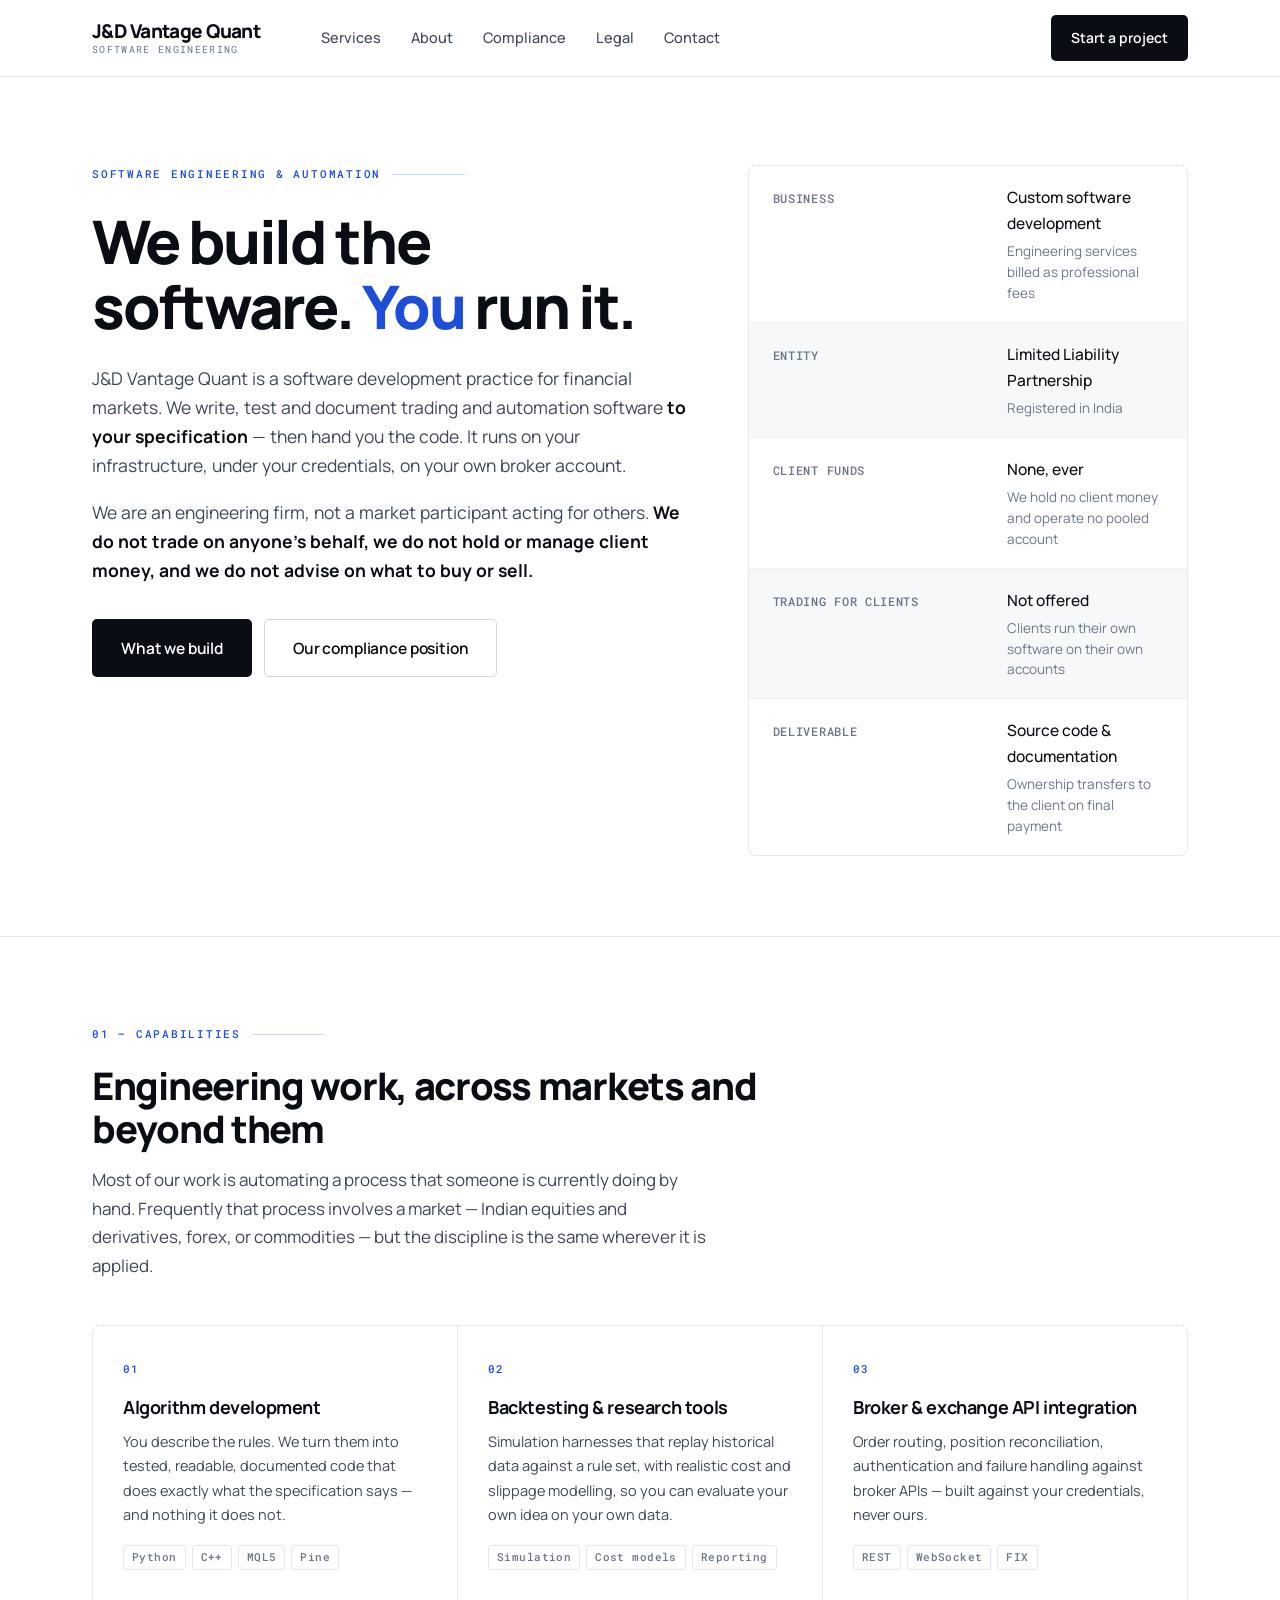
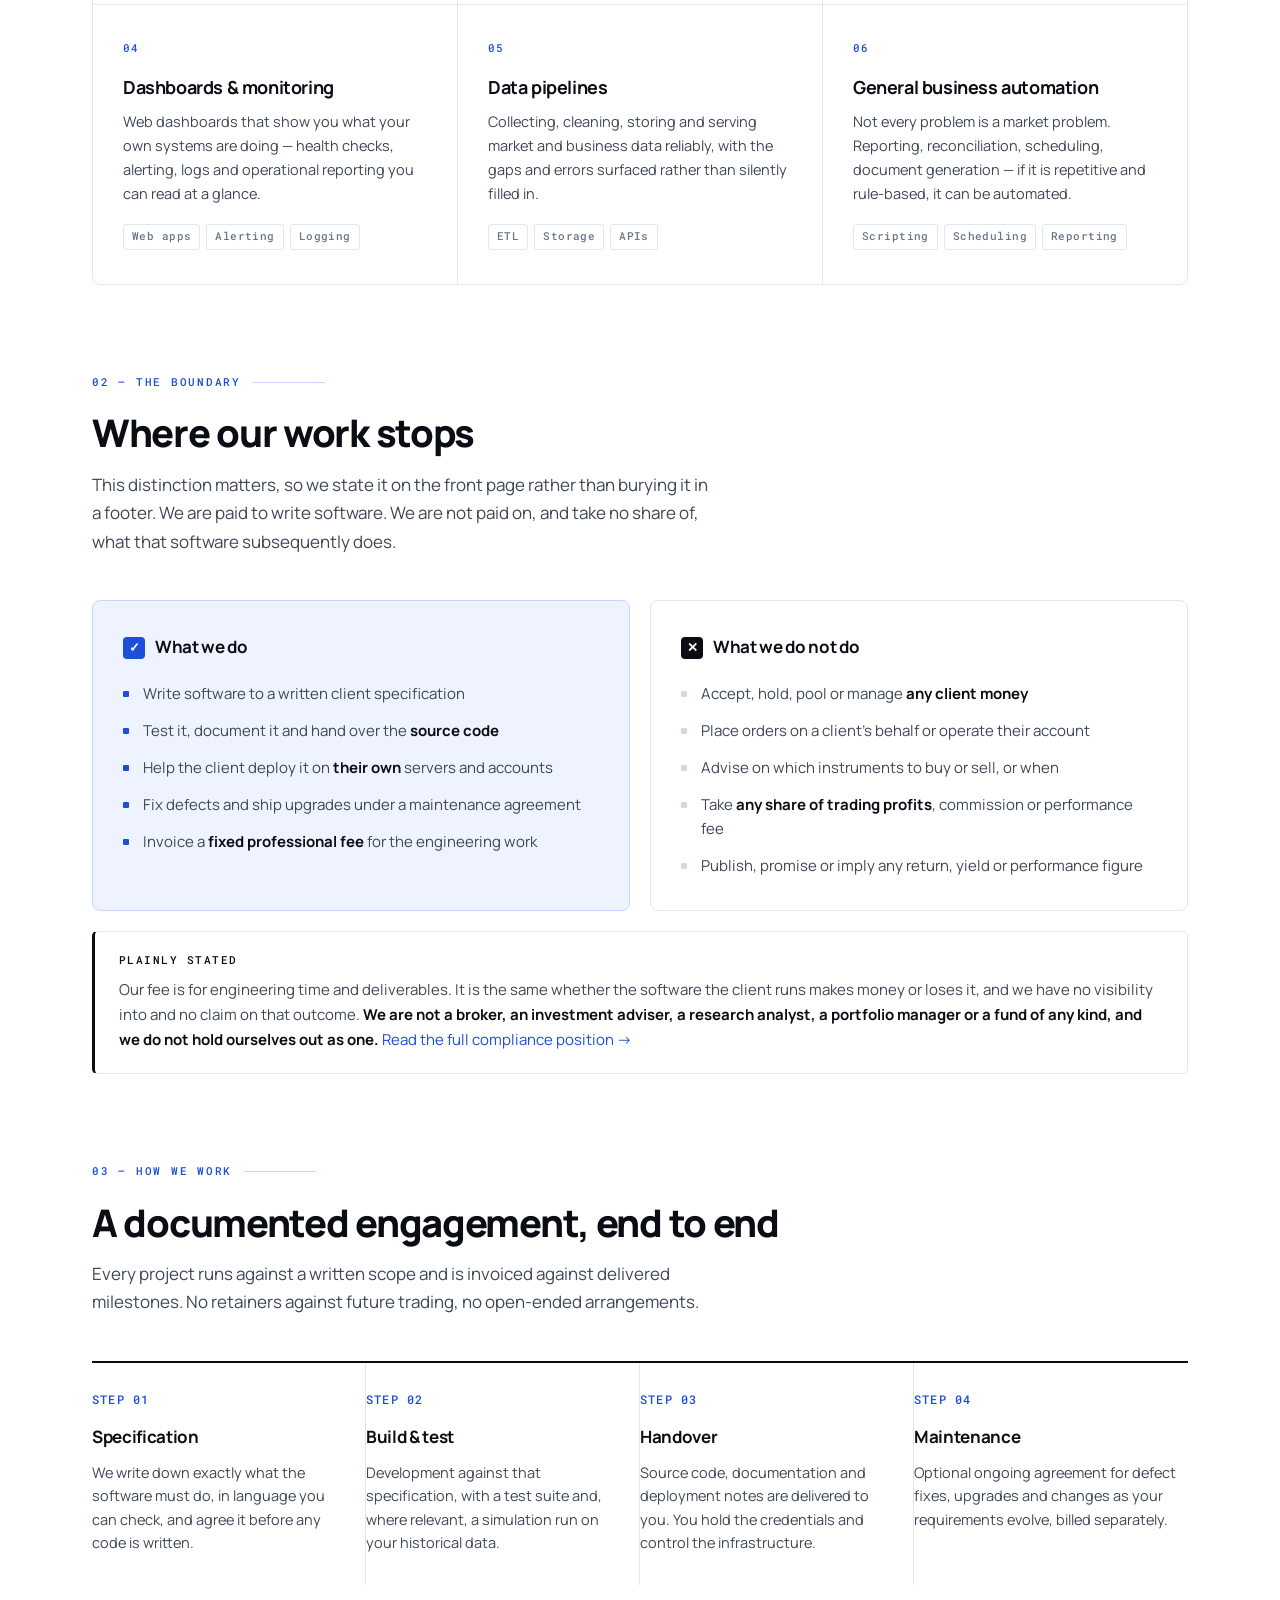
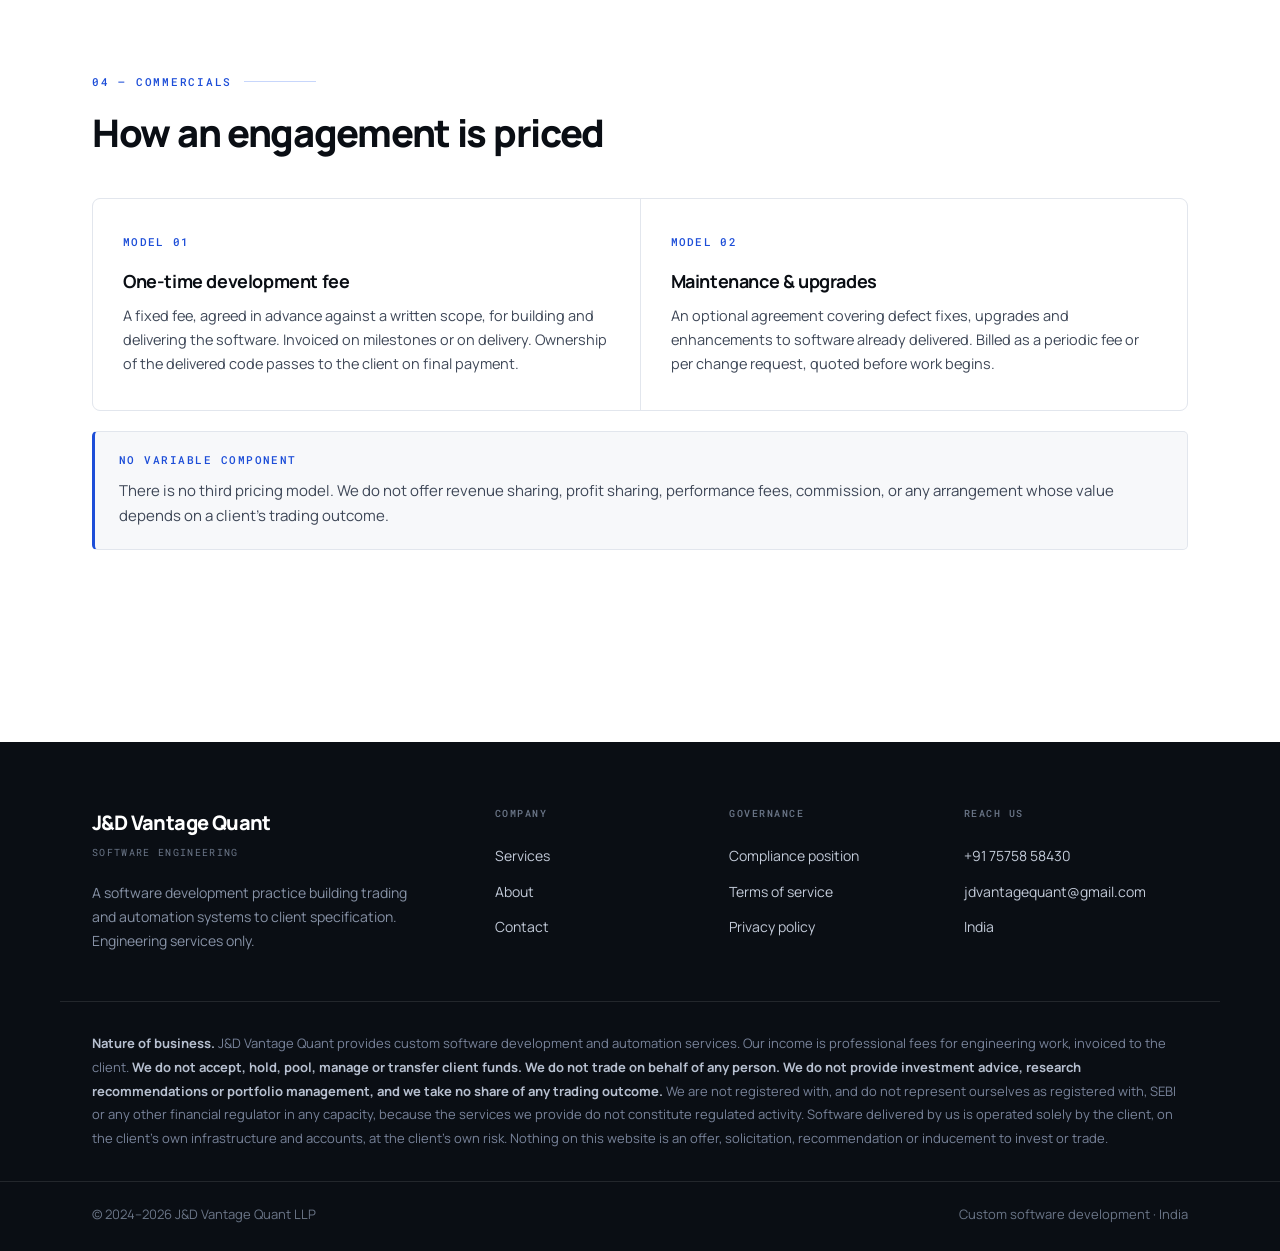
==== commit 994adcec: "Reposition as a software services firm; remove all performance content Removes every published tradi" ====
--- a/index.html
+++ b/index.html
@@ -3,35 +3,35 @@
 <head>
 <meta charset="utf-8">
 <meta name="viewport" content="width=device-width, initial-scale=1">
-<title>J&amp;D Vantage Quant — Algorithmic Trading Technology for Indian Markets</title>
-<meta name="description" content="Data-driven algo trading systems engineered for NSE, BSE and MCX. Custom strategies, quantitative research, automated risk control — with nine years of backtested performance published in full.">
-<meta name="keywords" content="algorithmic trading, algo trading India, NSE, BSE, MCX, quantitative trading, backtesting, SEBI, Indian stock market">
+<title>J&amp;D Vantage Quant — Software Engineering &amp; Automation for Financial Markets</title>
+<meta name="description" content="We build trading and automation software to client specification — algorithm development, backtesting tools, broker API integration, dashboards and data pipelines. A software services firm. We do not trade for clients and we do not handle client funds.">
+<meta name="keywords" content="algo development, trading software development, backtesting software, broker API integration, automation services, India, fintech software">
 <link rel="canonical" href="https://jdvantagequant.com/">
 <meta name="theme-color" content="#FFFFFF">
 <meta name="color-scheme" content="light">
 <meta property="og:type" content="website">
 <meta property="og:url" content="https://jdvantagequant.com/">
-<meta property="og:title" content="J&amp;D Vantage Quant — Indian Market Algo Trading">
-<meta property="og:description" content="Algorithmic trading technology for Indian markets. Custom strategies for NSE, BSE, MCX — with the full backtested record published.">
+<meta property="og:title" content="J&amp;D Vantage Quant — Software Engineering for Financial Markets">
+<meta property="og:description" content="Custom trading and automation software built to client specification. A software services firm — we do not trade for clients and we do not handle client funds.">
 <meta property="og:site_name" content="J&amp;D Vantage Quant">
 <meta property="og:locale" content="en_IN">
 <link rel="icon" type="image/svg+xml" href="/favicon.svg">
 <link rel="icon" type="image/x-icon" href="/favicon.ico">
 <link rel="preconnect" href="https://fonts.googleapis.com">
 <link rel="preconnect" href="https://fonts.gstatic.com" crossorigin>
-<link href="https://fonts.googleapis.com/css2?family=Inter:wght@400;500;600;700;800&family=JetBrains+Mono:wght@400;500;600&display=swap" rel="stylesheet">
-<link rel="stylesheet" href="/assets/site.css?v=4">
+<link href="https://fonts.googleapis.com/css2?family=Manrope:wght@400;500;600;700;800&family=Roboto+Mono:wght@400;500&display=swap" rel="stylesheet">
+<link rel="stylesheet" href="/assets/site.css?v=10">
 <script type="application/ld+json">
 {
   "@context": "https://schema.org",
-  "@type": "Organization",
+  "@type": "ProfessionalService",
   "name": "J&D Vantage Quant",
   "url": "https://jdvantagequant.com",
-  "logo": "https://jdvantagequant.com/favicon.svg",
-  "description": "Indian market algorithmic trading technology firm.",
+  "description": "Custom software development and automation services for financial markets. Algorithm development to client specification, backtesting tools, broker API integration, dashboards and data pipelines.",
   "email": "jdvantagequant@gmail.com",
   "telephone": "+917575858430",
-  "areaServed": "India"
+  "areaServed": "IN",
+  "serviceType": "Custom software development"
 }
 </script>
 </head>
@@ -39,34 +39,16 @@
 
 <nav class="nav">
   <div class="nav-in">
-    <a class="nav-brand" href="/"><b>J&amp;D<i> Vantage</i></b></a>
+    <a class="nav-brand" href="/"><b>J&amp;D Vantage Quant</b><span>Software Engineering</span></a>
     <div class="nav-links">
-      <div class="nav-item">
-        <a href="/performance/">Performance<svg class="chev" viewBox="0 0 24 24"><path d="m6 9 6 6 6-6"/></svg></a>
-        <div class="nav-menu">
-          <a href="/performance/#performance"><b>Equity Curve</b><span>Daily equity and drawdown</span></a>
-          <a href="/performance/#yearly"><b>Yearly</b><span>Calendar-year results</span></a>
-          <a href="/performance/#monthly"><b>Monthly</b><span>Month-by-month heat grid</span></a>
-          <a href="/performance/#stats"><b>Statistics</b><span>Risk and trade metrics</span></a>
-          <a href="/performance/#costs"><b>Costs</b><span>Full charge breakdown</span></a>
-        </div>
-      </div>
-      <a href="/report/">Trade Report</a>
       <a href="/services/">Services</a>
-      <div class="nav-item">
-        <a href="/about/">Company<svg class="chev" viewBox="0 0 24 24"><path d="m6 9 6 6 6-6"/></svg></a>
-        <div class="nav-menu">
-          <a href="/about/"><b>About</b><span>Mission, values and the team</span></a>
-          <a href="/brochure/"><b>Brochure</b><span>The firm on one page</span></a>
-          <a href="/legal/"><b>Legal</b><span>Disclaimers, terms and privacy</span></a>
-        </div>
-      </div>
+      <a href="/about/">About</a>
+      <a href="/compliance/">Compliance</a>
+      <a href="/legal/">Legal</a>
       <a href="/contact/">Contact</a>
     </div>
     <div class="nav-right">
-      <a class="nav-icon" href="tel:+917575858430" aria-label="Call +91 75758 58430" title="+91 75758 58430"><svg viewBox="0 0 24 24"><path d="M22 16.9v3a2 2 0 0 1-2.2 2 19.8 19.8 0 0 1-8.6-3.1 19.5 19.5 0 0 1-6-6A19.8 19.8 0 0 1 2.1 4.2 2 2 0 0 1 4.1 2h3a2 2 0 0 1 2 1.7c.1.9.3 1.8.6 2.7a2 2 0 0 1-.4 2.1L8.1 9.7a16 16 0 0 0 6 6l1.2-1.2a2 2 0 0 1 2.1-.4c.9.3 1.8.5 2.7.6a2 2 0 0 1 1.7 2Z"/></svg></a>
-      <a class="nav-icon" href="mailto:jdvantagequant@gmail.com" aria-label="Email jdvantagequant@gmail.com" title="jdvantagequant@gmail.com"><svg viewBox="0 0 24 24"><rect x="2" y="4" width="20" height="16" rx="2"/><path d="m2 7 10 6 10-6"/></svg></a>
-      <a class="nav-cta" href="/contact/">Get Started</a>
+      <a class="nav-cta" href="/contact/">Start a project</a>
       <button class="burger" id="burger" type="button" aria-label="Menu" aria-expanded="false" aria-controls="nav-drawer"><i></i><i></i><i></i></button>
     </div>
   </div>
@@ -75,11 +57,9 @@
     <div class="wrap">
       <span class="grp">Pages</span>
       <a href="/" class="here">Home</a>
-      <a href="/performance/">Performance</a>
-      <a href="/report/">Trade Report</a>
       <a href="/services/">Services</a>
       <a href="/about/">About</a>
-      <a href="/brochure/">Brochure</a>
+      <a href="/compliance/">Compliance</a>
       <a href="/legal/">Legal</a>
       <a href="/contact/">Contact</a>
       <span class="grp">Reach us</span>
@@ -89,223 +69,197 @@
   </div>
 </nav>
 
-<header class="hero" id="top">
+<header class="hero">
   <div class="wrap hero-in">
     <div class="hero-grid">
       <div>
-        <div class="eyebrow">Algorithmic Trading Technology</div>
-        <h1>Trade Indian markets with <span>quant precision</span></h1>
-        <p class="hero-sub">Data-driven algo trading systems engineered exclusively for
-        <b>NSE, BSE &amp; MCX</b>. Where rigorous mathematics meets real market opportunity —
-        built compliance-first, and backed by a performance record we publish in full.</p>
+        <div class="eyebrow">Software Engineering &amp; Automation</div>
+        <h1>We build the software. <em>You</em> run it.</h1>
+        <p class="hero-sub">J&amp;D Vantage Quant is a software development practice for
+        financial markets. We write, test and document trading and automation software
+        <b>to your specification</b> — then hand you the code. It runs on your
+        infrastructure, under your credentials, on your own broker account.</p>
+        <p class="hero-sub" style="margin-top:18px">We are an engineering firm, not a market
+        participant acting for others. <b>We do not trade on anyone's behalf, we do not hold
+        or manage client money, and we do not advise on what to buy or sell.</b></p>
         <div class="hero-cta">
-          <a class="btn btn-primary btn-lg" href="/services/">Get Started →</a>
-          <a class="btn btn-ghost btn-lg" href="/performance/">View Performance</a>
-        </div>
-        <div class="pills">
-          <span class="pill"><svg viewBox="0 0 24 24"><path d="M3 3v18h18M18.7 8l-5.1 5.2-2.8-2.7L7 14.3"/></svg>Algo Strategies</span>
-          <span class="pill"><svg viewBox="0 0 24 24"><path d="M12 22s8-4 8-10V5l-8-3-8 3v7c0 6 8 10 8 10z"/></svg>SEBI Compliant</span>
-          <span class="pill"><svg viewBox="0 0 24 24"><path d="M16 18 22 12 16 6M8 6 2 12 8 18"/></svg>Quant Research</span>
-          <span class="pill"><svg viewBox="0 0 24 24"><path d="M3 12h4l3 8 4-16 3 8h4"/></svg>Risk Controls</span>
+          <a class="btn btn-primary btn-lg" href="/services/">What we build</a>
+          <a class="btn btn-ghost btn-lg" href="/compliance/">Our compliance position</a>
         </div>
       </div>
       <div>
-        <div class="panel rv" id="hero-panel"></div>
-      </div>
-    </div>
-
-    <div class="kpis kpis-4" id="hero-kpis"></div>
-    <div class="hero-note">Headline figures are backtested, simulated results for the TRIO
-    configuration — not live trading performance. Simulated past performance does not indicate
-    future returns.</div>
-  </div>
-</header>
-
-<div class="spec">
-  <div class="spec-in">
-    <div class="spec-item"><label>Segment</label><div>NSE Cash Equity</div></div>
-    <div class="spec-item"><label>Style</label><div>Intraday, squared off daily</div></div>
-    <div class="spec-item"><label>Execution</label><div>Symphony XTS · AWS</div></div>
-    <div class="spec-item"><label>Market Data</label><div>Dhan</div></div>
-    <div class="spec-item"><label>Backtest Window</label><div class="num" id="s-period"></div></div>
-    <div class="spec-item"><label>Sessions Tested</label><div class="num" id="s-days"></div></div>
-    <div class="spec-item"><label>Trades Simulated</label><div class="num" id="s-trades"></div></div>
-    <div class="spec-item"><label>Overnight Exposure</label><div>None</div></div>
-  </div>
-</div>
-
-<main class="wrap">
-
-<!-- ============ STATS BAND ============ -->
-<section id="stats">
-  <div class="stats">
-    <div class="stat rv"><div class="n">3</div><div class="l">Exchanges — NSE, BSE &amp; MCX</div></div>
-    <div class="stat rv"><div class="n">10+</div><div class="l">Years of historical backtesting</div></div>
-    <div class="stat rv"><div class="n">24/7</div><div class="l">Systematic market monitoring</div></div>
-    <div class="stat rv"><div class="n">100%</div><div class="l">Compliance-first approach</div></div>
-  </div>
-</section>
-
-<!-- ============ PROGRAMMES ============ -->
-<section id="programmes">
-  <div class="sec-head">
-    <div class="eyebrow">Programmes</div>
-    <h2>One engine, three capital tiers</h2>
-    <p>The same signals, the same allocation and the same leverage across all three. What
-    changes is the capital committed, the risk taken per trade and the execution cost model
-    that capital attracts — which is why the percentage returns differ.</p>
-  </div>
-  <div class="prog-grid" id="prog-grid"></div>
-  <div class="card-row">
-    <div class="note rv"><span class="ic">Note</span><div>Percentages are stated on
-    <b>base capital</b>, not on the compounded balance. Position size is a fixed fraction of
-    the capital committed, so rupee P&amp;L scales with capital while the percentage figures
-    do not.</div></div>
-  </div>
-</section>
-
-<!-- ============ WHY ============ -->
-<section id="why">
-  <div class="sec-head">
-    <div class="eyebrow">Why J&amp;D Vantage</div>
-    <h2>The perfect blend of precision, transparency &amp; trust</h2>
-    <p>Everything we build is designed around the realities of Indian markets and a relentless
-    commitment to honest, risk-aware trading.</p>
-  </div>
-  <div class="feat-grid">
-    <div class="feat rv">
-      <div class="ic"><svg viewBox="0 0 24 24"><path d="M16 18 22 12 16 6M8 6 2 12 8 18"/></svg></div>
-      <h3>India-First Algorithms</h3>
-      <p>Strategies engineered specifically for NSE, BSE &amp; MCX micro-structure, liquidity
-      and trading sessions.</p>
-    </div>
-    <div class="feat t2 rv">
-      <div class="ic"><svg viewBox="0 0 24 24"><path d="M3 3v18h18M18.7 8l-5.1 5.2-2.8-2.7L7 14.3"/></svg></div>
-      <h3>Quantitative Edge</h3>
-      <p>Rigorously backtested models across 10+ years of data, validated before a single
-      rupee is ever risked.</p>
-    </div>
-    <div class="feat t3 rv">
-      <div class="ic"><svg viewBox="0 0 24 24"><path d="M12 22s8-4 8-10V5l-8-3-8 3v7c0 6 8 10 8 10z"/></svg></div>
-      <h3>SEBI-Compliant</h3>
-      <p>Regulatory compliance is a core design principle, not an afterthought — transparency
-      at every step.</p>
-    </div>
-    <div class="feat t4 rv">
-      <div class="ic"><svg viewBox="0 0 24 24"><path d="M3 12h4l3 8 4-16 3 8h4"/></svg></div>
-      <h3>Automated Risk Control</h3>
-      <p>Built-in stop-loss, drawdown limits and volatility-adjusted position sizing protect
-      your capital.</p>
-    </div>
-    <div class="feat t5 rv">
-      <div class="ic"><svg viewBox="0 0 24 24"><path d="M21 15a2 2 0 0 1-2 2H7l-4 4V5a2 2 0 0 1 2-2h14a2 2 0 0 1 2 2z"/></svg></div>
-      <h3>Full Transparency</h3>
-      <p>Complete honesty in methods, assumptions and risk disclosure — you always know how
-      it works.</p>
-    </div>
-    <div class="feat t6 rv">
-      <div class="ic"><svg viewBox="0 0 24 24"><path d="M20 6 9 17l-5-5"/></svg></div>
-      <h3>Both Market Sides</h3>
-      <p>Systems that adapt to bullish momentum and bearish reversals alike, with hedging
-      overlays.</p>
-    </div>
-  </div>
-</section>
-
-<!-- ============ BOTH SIDES ============ -->
-<section id="both-sides">
-  <div class="split">
-    <div class="split-text">
-      <div class="eyebrow">Market Dynamics</div>
-      <h2>Built for both sides of the market</h2>
-      <p>Our systems do not just chase rallies. They are designed to perform across momentum
-      and reversals, with disciplined risk management throughout.</p>
-      <ul class="checklist">
-        <li><span class="ck"><svg viewBox="0 0 24 24"><polyline points="20 6 9 17 4 12"/></svg></span><span><b>Bullish strategies</b> — trend-following &amp; momentum capture across equities and indices.</span></li>
-        <li><span class="ck"><svg viewBox="0 0 24 24"><polyline points="20 6 9 17 4 12"/></svg></span><span><b>Bearish &amp; hedging</b> — risk-controlled shorts and options-based hedging overlays.</span></li>
-        <li><span class="ck"><svg viewBox="0 0 24 24"><polyline points="20 6 9 17 4 12"/></svg></span><span><b>Volatility-aware sizing</b> — positions scaled to live market conditions.</span></li>
-        <li><span class="ck"><svg viewBox="0 0 24 24"><polyline points="20 6 9 17 4 12"/></svg></span><span><b>Automated stops</b> — drawdown control that never sleeps.</span></li>
-      </ul>
-    </div>
-    <div class="split-media">
-      <div class="panel rv">
-        <div class="prow">
-          <div class="ic"><svg viewBox="0 0 24 24"><path d="M3 17l6-6 4 4 8-8"/></svg></div>
-          <div><div class="t">Bullish Momentum</div><div class="s">Breakout &amp; trend capture</div></div>
-          <div class="m" style="color:var(--brand)">Long</div>
-        </div>
-        <div class="prow">
-          <div class="ic"><svg viewBox="0 0 24 24"><path d="M3 7l6 6 4-4 8 8"/></svg></div>
-          <div><div class="t">Bearish Hedging</div><div class="s">Mean-reversion &amp; protection</div></div>
-          <div class="m" style="color:var(--brand)">Short</div>
-        </div>
-        <div class="prow">
-          <div class="ic"><svg viewBox="0 0 24 24"><path d="M12 2v20M2 12h20"/></svg></div>
-          <div><div class="t">Neutral / Range</div><div class="s">Options-based income models</div></div>
-          <div class="m" style="color:var(--brand)">Hedged</div>
-        </div>
-        <div class="prow">
-          <div class="ic"><svg viewBox="0 0 24 24"><path d="M12 22s8-4 8-10V5l-8-3-8 3v7c0 6 8 10 8 10z"/></svg></div>
-          <div><div class="t">Realised drawdown</div><div class="s">Deepest peak-to-trough, TRIO</div></div>
-          <div class="m neg" id="p-mdd">—</div>
+        <div class="facts rv">
+          <div class="row"><div class="k">Business</div><div class="v">Custom software development<small>Engineering services billed as professional fees</small></div></div>
+          <div class="row"><div class="k">Entity</div><div class="v">Limited Liability Partnership<small>Registered in India</small></div></div>
+          <div class="row"><div class="k">Client funds</div><div class="v">None, ever<small>We hold no client money and operate no pooled account</small></div></div>
+          <div class="row"><div class="k">Trading for clients</div><div class="v">Not offered<small>Clients run their own software on their own accounts</small></div></div>
+          <div class="row"><div class="k">Deliverable</div><div class="v">Source code &amp; documentation<small>Ownership transfers to the client on final payment</small></div></div>
         </div>
       </div>
     </div>
   </div>
+</header>
+
+<main class="wrap">
+
+<!-- ============ CAPABILITIES ============ -->
+<section id="capabilities">
+  <div class="sec-head">
+    <div class="eyebrow">01 — Capabilities</div>
+    <h2>Engineering work, across markets and beyond them</h2>
+    <p>Most of our work is automating a process that someone is currently doing by hand.
+    Frequently that process involves a market — Indian equities and derivatives, forex,
+    or commodities — but the discipline is the same wherever it is applied.</p>
+  </div>
+  <div class="grid3">
+    <div class="cell rv">
+      <div class="n">01</div>
+      <h3>Algorithm development</h3>
+      <p>You describe the rules. We turn them into tested, readable, documented code that
+      does exactly what the specification says — and nothing it does not.</p>
+      <div class="tags"><span>Python</span><span>C++</span><span>MQL5</span><span>Pine</span></div>
+    </div>
+    <div class="cell rv">
+      <div class="n">02</div>
+      <h3>Backtesting &amp; research tools</h3>
+      <p>Simulation harnesses that replay historical data against a rule set, with realistic
+      cost and slippage modelling, so you can evaluate your own idea on your own data.</p>
+      <div class="tags"><span>Simulation</span><span>Cost models</span><span>Reporting</span></div>
+    </div>
+    <div class="cell rv">
+      <div class="n">03</div>
+      <h3>Broker &amp; exchange API integration</h3>
+      <p>Order routing, position reconciliation, authentication and failure handling against
+      broker APIs — built against your credentials, never ours.</p>
+      <div class="tags"><span>REST</span><span>WebSocket</span><span>FIX</span></div>
+    </div>
+    <div class="cell rv">
+      <div class="n">04</div>
+      <h3>Dashboards &amp; monitoring</h3>
+      <p>Web dashboards that show you what your own systems are doing — health checks,
+      alerting, logs and operational reporting you can read at a glance.</p>
+      <div class="tags"><span>Web apps</span><span>Alerting</span><span>Logging</span></div>
+    </div>
+    <div class="cell rv">
+      <div class="n">05</div>
+      <h3>Data pipelines</h3>
+      <p>Collecting, cleaning, storing and serving market and business data reliably, with
+      the gaps and errors surfaced rather than silently filled in.</p>
+      <div class="tags"><span>ETL</span><span>Storage</span><span>APIs</span></div>
+    </div>
+    <div class="cell rv">
+      <div class="n">06</div>
+      <h3>General business automation</h3>
+      <p>Not every problem is a market problem. Reporting, reconciliation, scheduling,
+      document generation — if it is repetitive and rule-based, it can be automated.</p>
+      <div class="tags"><span>Scripting</span><span>Scheduling</span><span>Reporting</span></div>
+    </div>
+  </div>
 </section>
 
-<!-- ============ HOW IT WORKS ============ -->
-<section id="how">
+<!-- ============ THE LINE ============ -->
+<section id="boundary">
   <div class="sec-head">
-    <div class="eyebrow">How it works</div>
-    <h2>Your path to systematic trading</h2>
-    <p>A clear, transparent process from first conversation to a live, monitored strategy.</p>
+    <div class="eyebrow">02 — The boundary</div>
+    <h2>Where our work stops</h2>
+    <p>This distinction matters, so we state it on the front page rather than burying it in
+    a footer. We are paid to write software. We are not paid on, and take no share of, what
+    that software subsequently does.</p>
+  </div>
+  <div class="split2">
+    <div class="card tick rv">
+      <h3><i>✓</i> What we do</h3>
+      <ul>
+        <li>Write software to a written client specification</li>
+        <li>Test it, document it and hand over the <b>source code</b></li>
+        <li>Help the client deploy it on <b>their own</b> servers and accounts</li>
+        <li>Fix defects and ship upgrades under a maintenance agreement</li>
+        <li>Invoice a <b>fixed professional fee</b> for the engineering work</li>
+      </ul>
+    </div>
+    <div class="card cross rv">
+      <h3><i>✕</i> What we do not do</h3>
+      <ul>
+        <li>Accept, hold, pool or manage <b>any client money</b></li>
+        <li>Place orders on a client's behalf or operate their account</li>
+        <li>Advise on which instruments to buy or sell, or when</li>
+        <li>Take <b>any share of trading profits</b>, commission or performance fee</li>
+        <li>Publish, promise or imply any return, yield or performance figure</li>
+      </ul>
+    </div>
+  </div>
+  <div style="margin-top:20px">
+    <div class="note strong rv">
+      <span class="lb">Plainly stated</span>
+      Our fee is for engineering time and deliverables. It is the same whether the software
+      the client runs makes money or loses it, and we have no visibility into and no claim on
+      that outcome. <b>We are not a broker, an investment adviser, a research analyst, a
+      portfolio manager or a fund of any kind, and we do not hold ourselves out as one.</b>
+      <a href="/compliance/">Read the full compliance position →</a>
+    </div>
+  </div>
+</section>
+
+<!-- ============ PROCESS ============ -->
+<section id="process">
+  <div class="sec-head">
+    <div class="eyebrow">03 — How we work</div>
+    <h2>A documented engagement, end to end</h2>
+    <p>Every project runs against a written scope and is invoiced against delivered
+    milestones. No retainers against future trading, no open-ended arrangements.</p>
   </div>
   <div class="steps">
-    <div class="step rv"><div class="sn">1</div><h4>Discovery</h4><p>We understand your goals, risk appetite and the markets you want to trade.</p></div>
-    <div class="step rv"><div class="sn">2</div><h4>Strategy Design</h4><p>We engineer and rigorously backtest a quantitative strategy on historical data.</p></div>
-    <div class="step rv"><div class="sn">3</div><h4>Risk Framework</h4><p>Automated stop-loss, sizing and drawdown controls are built in from the start.</p></div>
-    <div class="step rv"><div class="sn">4</div><h4>Deploy &amp; Monitor</h4><p>Your strategy goes live with continuous systematic monitoring and review.</p></div>
+    <div class="step rv">
+      <div class="n">STEP 01</div>
+      <h4>Specification</h4>
+      <p>We write down exactly what the software must do, in language you can check, and agree it before any code is written.</p>
+    </div>
+    <div class="step rv">
+      <div class="n">STEP 02</div>
+      <h4>Build &amp; test</h4>
+      <p>Development against that specification, with a test suite and, where relevant, a simulation run on your historical data.</p>
+    </div>
+    <div class="step rv">
+      <div class="n">STEP 03</div>
+      <h4>Handover</h4>
+      <p>Source code, documentation and deployment notes are delivered to you. You hold the credentials and control the infrastructure.</p>
+    </div>
+    <div class="step rv">
+      <div class="n">STEP 04</div>
+      <h4>Maintenance</h4>
+      <p>Optional ongoing agreement for defect fixes, upgrades and changes as your requirements evolve, billed separately.</p>
+    </div>
   </div>
 </section>
 
-<!-- ============ COVERAGE ============ -->
-<section id="coverage">
-  <div class="split rev">
-    <div class="split-text">
-      <div class="eyebrow">Coverage</div>
-      <h2>One platform, the whole Indian market</h2>
-      <p>From large-cap equities to commodities, our quant infrastructure spans the instruments
-      that matter to Indian traders.</p>
-      <ul class="checklist">
-        <li><span class="ck"><svg viewBox="0 0 24 24"><polyline points="20 6 9 17 4 12"/></svg></span><span><b>Equities</b> — NSE &amp; BSE cash segment.</span></li>
-        <li><span class="ck"><svg viewBox="0 0 24 24"><polyline points="20 6 9 17 4 12"/></svg></span><span><b>Futures &amp; Options</b> — index and stock F&amp;O strategies.</span></li>
-        <li><span class="ck"><svg viewBox="0 0 24 24"><polyline points="20 6 9 17 4 12"/></svg></span><span><b>Commodities</b> — MCX coverage for diversification.</span></li>
-        <li><span class="ck"><svg viewBox="0 0 24 24"><polyline points="20 6 9 17 4 12"/></svg></span><span><b>Research &amp; consultation</b> — 1-on-1 strategy sessions.</span></li>
-      </ul>
-      <div class="hero-cta"><a class="btn btn-primary" href="/services/">Explore Services →</a></div>
-    </div>
-    <div class="split-media">
-      <div class="panel rv" id="cap-panel">
-        <div class="meter"><div class="top"><div><div class="t">Algo Strategy</div><div class="s">Custom equity &amp; F&amp;O systems</div></div><div class="p">85%</div></div><div class="bar"><i style="transform:scaleX(.85)"></i></div></div>
-        <div class="meter"><div class="top"><div><div class="t">Quant Research</div><div class="s">Data-driven market analysis</div></div><div class="p">80%</div></div><div class="bar"><i style="transform:scaleX(.80)"></i></div></div>
-        <div class="meter"><div class="top"><div><div class="t">Risk Management</div><div class="s">Automated risk controls</div></div><div class="p">70%</div></div><div class="bar"><i style="transform:scaleX(.70)"></i></div></div>
-        <div class="meter"><div class="top"><div><div class="t">Consultation</div><div class="s">1-on-1 strategy sessions</div></div><div class="p">95%</div></div><div class="bar"><i style="transform:scaleX(.95)"></i></div></div>
-      </div>
-    </div>
-  </div>
-</section>
-
-<!-- ============ CTA ============ -->
-<section id="cta">
-  <div class="cta rv">
-    <div class="eyebrow">Start today</div>
-    <h2>Build confidence with every single trade</h2>
-    <p>Partner with a quant-first team that puts transparency, compliance and Indian-market
-    expertise at the center of everything.</p>
-    <div class="hero-cta">
-      <a class="btn btn-primary btn-lg" href="/contact/">Get in Touch →</a>
-      <a class="btn btn-ghost btn-lg" href="/about/">About Us</a>
+<!-- ============ ENGAGEMENT ============ -->
+<section id="engagement" class="pb">
+  <div class="sec-head">
+    <div class="eyebrow">04 — Commercials</div>
+    <h2>How an engagement is priced</h2>
+  </div>
+  <div class="grid2">
+    <div class="cell rv">
+      <div class="n">MODEL 01</div>
+      <h3>One-time development fee</h3>
+      <p>A fixed fee, agreed in advance against a written scope, for building and delivering
+      the software. Invoiced on milestones or on delivery. Ownership of the delivered code
+      passes to the client on final payment.</p>
+    </div>
+    <div class="cell rv">
+      <div class="n">MODEL 02</div>
+      <h3>Maintenance &amp; upgrades</h3>
+      <p>An optional agreement covering defect fixes, upgrades and enhancements to software
+      already delivered. Billed as a periodic fee or per change request, quoted before work
+      begins.</p>
+    </div>
+  </div>
+  <div style="margin-top:20px">
+    <div class="note rv">
+      <span class="lb">No variable component</span>
+      There is no third pricing model. We do not offer revenue sharing, profit sharing,
+      performance fees, commission, or any arrangement whose value depends on a client's
+      trading outcome.
     </div>
   </div>
 </section>
@@ -315,115 +269,51 @@
 <footer>
   <div class="wrap foot-top">
     <div class="foot-brand">
-      <div class="fb"><b>J&amp;D<i> Vantage</i></b></div>
-      <p>Precision-engineered algorithmic trading technology built exclusively for Indian
-      markets — NSE, BSE &amp; MCX. Where mathematics meets market opportunity.</p>
+      <b>J&amp;D Vantage Quant</b>
+      <span>Software Engineering</span>
+      <p>A software development practice building trading and automation systems to client
+      specification. Engineering services only.</p>
     </div>
     <div class="foot-col">
       <h4>Company</h4>
-      <a href="/about/">About Us</a>
       <a href="/services/">Services</a>
-      <a href="/brochure/">Brochure</a>
+      <a href="/about/">About</a>
       <a href="/contact/">Contact</a>
     </div>
     <div class="foot-col">
-      <h4>Performance</h4>
-      <a href="/performance/">Backtest Record</a>
-      <a href="/report/">Trade Report</a>
-      <a href="/legal/#performance-disclosure">Performance Disclosure</a>
-      <a href="/legal/">Legal &amp; Compliance</a>
+      <h4>Governance</h4>
+      <a href="/compliance/">Compliance position</a>
+      <a href="/legal/#terms">Terms of service</a>
+      <a href="/legal/#privacy">Privacy policy</a>
     </div>
     <div class="foot-col">
-      <h4>Reach Us</h4>
-      <a class="big" href="tel:+917575858430">+91 75758 58430</a>
-      <a class="big" href="mailto:jdvantagequant@gmail.com">jdvantagequant@gmail.com</a>
-      <a href="https://t.me/JDvantagecapital" target="_blank" rel="noopener noreferrer">@JDvantagecapital</a>
+      <h4>Reach us</h4>
+      <a href="tel:+917575858430">+91 75758 58430</a>
+      <a href="mailto:jdvantagequant@gmail.com">jdvantagequant@gmail.com</a>
       <span>India</span>
     </div>
   </div>
   <div class="wrap foot-legal">
-    <b>Disclaimer.</b> Trading in securities and commodities involves substantial risk and may
-    not be suitable for all investors. Performance figures quoted on this site are
-    <b>backtested, simulated results</b> — not live trading performance — produced on historical
-    market data with slippage and the full statutory charge stack applied to every trade.
-    Simulated past performance is not indicative of future results and no specific return is
-    promised or guaranteed. <b>J&amp;D Vantage Quant provides technology and research services
-    only.</b> We are SEBI compliant but <b>not</b> a SEBI-registered investment adviser,
-    research analyst, portfolio manager or stockbroker. We do not manage client funds and we do
-    not provide PMS. All trading decisions are made by the client. Content is for informational
-    purposes only and does not constitute investment advice. Please read the
-    <a href="/legal/" style="color:#C6D0E4;text-decoration:underline">full disclaimers</a>.
+    <b>Nature of business.</b> J&amp;D Vantage Quant provides custom software development and
+    automation services. Our income is professional fees for engineering work, invoiced to the
+    client. <b>We do not accept, hold, pool, manage or transfer client funds. We do not trade
+    on behalf of any person. We do not provide investment advice, research recommendations or
+    portfolio management, and we take no share of any trading outcome.</b> We are not
+    registered with, and do not represent ourselves as registered with, SEBI or any other
+    financial regulator in any capacity, because the services we provide do not constitute
+    regulated activity. Software delivered by us is operated solely by the client, on the
+    client's own infrastructure and accounts, at the client's own risk. Nothing on this website
+    is an offer, solicitation, recommendation or inducement to invest or trade.
   </div>
   <div class="foot-bottom">
     <div class="wrap">
-      <span>&copy; 2024–2026 J&amp;D Vantage Quant. All rights reserved.</span>
-      <span>SEBI-aware &middot; India-first &middot; Compliance-led</span>
+      <span>&copy; 2024–2026 J&amp;D Vantage Quant LLP</span>
+      <span>Custom software development · India</span>
     </div>
   </div>
 </footer>
 
-<script src="/assets/summary.js?v=4"></script>
-<script src="/assets/site.js?v=4"></script>
-<script>
-const { $, $$, inr, pct, dd, n0, range, menu, reveal, whenVisible } = window.JD;
-const S = window.JD_SUM, T = S.modes.trio;
-const YRS = T.months / 12;
-
-/* ---------- spec strip ---------- */
-$('#s-period').textContent = range(T.window);
-$('#s-days').textContent = n0(T.days) + ' sessions';
-$('#s-trades').textContent = n0(T.trades) + ' trades';
-
-/* ---------- hero panel: the record at a glance ---------- */
-$('#hero-panel').innerHTML = [
-  ['Backtest window', range(T.window), ''],
-  ['Sessions tested', n0(T.days), ''],
-  ['Trades simulated', n0(T.trades), ''],
-  ['Net return · TRIO', pct(T.net_pct), 'pos'],
-  ['Max drawdown', dd(T.mdd), 'neg'],
-  ['Positive months', T.pos_months + ' / ' + T.months, ''],
-].map(([t, v, c]) => `<div class="prow"><div><div class="t">${t}</div></div>
-  <div class="m ${c}">${v}</div></div>`).join('');
-
-/* ---------- hero KPIs ---------- */
-$('#hero-kpis').innerHTML = [
-  ['Net Return', pct(T.net_pct), 'TRIO, after all costs · ' + T.months + ' months', 'up'],
-  ['CAGR', pct((Math.pow(1 + T.net_pct / 100, 1 / YRS) - 1) * 100, 1), 'compounded over ' + YRS.toFixed(1) + ' years', 'up'],
-  ['Max Drawdown', dd(T.mdd), 'peak to trough across ' + n0(T.days) + ' sessions', ''],
-  ['Positive Months', T.pos_months + ' / ' + T.months, (T.pos_months / T.months * 100).toFixed(0) + '% of calendar months closed green', ''],
-].map(([l, v, s, c]) =>
-  `<div class="kpi rv"><label>${l}</label><span class="v ${c}">${v}</span><small>${s}</small></div>`).join('');
-
-/* ---------- programme grid ---------- */
-$('#prog-grid').innerHTML = ['duo', 'trio', 'apex'].map(k => {
-  const m = S.modes[k];
-  return `<a class="prog rv" data-p="${k}" href="/performance/#mode=${k}">
-    <div class="head"><span class="nm">${m.label}</span><span class="cap">${m.cap_label}</span></div>
-    <div class="body">
-      <span class="big">${pct(m.net_pct)}</span>
-      <span class="big-l">net return over ${(m.months / 12).toFixed(1)} years, after every cost</span>
-      <dl>
-        <dt>Net P&amp;L</dt><dd>₹${inr(m.net)}</dd>
-        <dt>Max drawdown</dt><dd class="neg">${dd(m.mdd)}</dd>
-        <dt>Win rate</dt><dd>${m.win.toFixed(1)}%</dd>
-        <dt>Profit factor</dt><dd>${m.pf.toFixed(2)}</dd>
-        <dt>Risk per trade</dt><dd>${m.risk}% · ${m.leverage}×</dd>
-      </dl>
-    </div>
-    <div class="go"><span>${n0(m.trades)} trades</span>View performance →</div>
-  </a>`;
-}).join('');
-
-$('#p-mdd').textContent = dd(T.mdd);
-
-/* capability bars grow out of the baseline when the panel scrolls in, the same
-   way the year bars on the performance page do */
-const cap = $('#cap-panel');
-$$('.meter', cap).forEach(m => m.classList.add('pending'));
-whenVisible(cap, () => $$('.meter', cap).forEach(m => m.classList.remove('pending')));
-
-menu();
-reveal();
-</script>
+<script src="/assets/site.js?v=10"></script>
+<script>window.JD.init();</script>
 </body>
 </html>
--- a/assets/site.css
+++ b/assets/site.css
@@ -1,776 +1,330 @@
 /* J&D Vantage Quant — design system.
-   Inter + JetBrains Mono, indigo/teal on white, 16px radii, layered shadows,
-   solid left-aligned header. One stylesheet for the marketing pages and the
-   data pages alike. */
+   Software-engineering consultancy: Manrope, charcoal on white, one blue
+   accent used sparingly. Structural rather than decorative — borders and a
+   visible grid carry the layout, not shadows or gradients. */
 :root{
-  --bg:#FFFFFF; --bg-soft:#F7F9FC; --panel:#FFFFFF; --panel2:#F4F6FA; --bg2:#EEF1F6;
-  --line:#E4E8EF; --line2:#EEF1F6;
-  --ink:#0B1220; --text:#243043; --body:#4A5568; --muted:#78849A; --faint:#A3AEC2;
-  --brand:#4F46E5; --brand-2:#6366F1; --brand-dk:#3730A3; --brand-soft:#EEF0FE;
-  --accent:#0FB9A3; --accent-soft:#E6FAF6;
-  --deep:#111A2E; --deep-2:#1B2540;
-  --pos:#059669; --pos-soft:#ECFDF5;
-  --neg:#DC2626; --neg-soft:#FEF2F2;
-  --sans:"Inter",-apple-system,"Segoe UI",Roboto,Arial,sans-serif;
-  --mono:"JetBrains Mono",ui-monospace,"Cascadia Mono",Consolas,monospace;
-  --maxw:1200px; --r:16px; --r-sm:10px; --r-lg:22px;
-  --sh1:0 1px 2px rgba(11,18,32,.04),0 1px 3px rgba(11,18,32,.05);
-  --sh2:0 4px 8px -2px rgba(11,18,32,.05),0 12px 24px -8px rgba(11,18,32,.10);
-  --sh3:0 16px 40px -12px rgba(11,18,32,.18);
+  --bg:#FFFFFF; --bg2:#F7F8FA; --bg3:#EFF1F5;
+  --line:#E2E6ED; --line2:#EFF1F5; --line3:#D3D9E3;
+  --ink:#0A0E14; --text:#1C2330; --body:#3E4757; --muted:#6B7688; --faint:#9AA3B2;
+  --accent:#1D4ED8; --accent-dk:#1E3A8A; --accent-soft:#EEF3FF; --accent-line:#C7D6FB;
+  --sans:"Manrope",-apple-system,"Segoe UI",Roboto,Arial,sans-serif;
+  --mono:"Roboto Mono",ui-monospace,Consolas,monospace;
+  --maxw:1160px; --r:8px; --r-sm:5px;
 }
 *{margin:0;padding:0;box-sizing:border-box}
 html{scroll-behavior:smooth;-webkit-text-size-adjust:100%}
-body{background:var(--bg);color:var(--body);font-family:var(--sans);font-size:15.5px;
-  line-height:1.65;-webkit-font-smoothing:antialiased;letter-spacing:-.006em}
-::selection{background:rgba(79,70,229,.16)}
-a{color:var(--brand);text-decoration:none}
-img{max-width:100%}
+body{background:var(--bg);color:var(--body);font-family:var(--sans);font-size:16px;
+  line-height:1.68;-webkit-font-smoothing:antialiased;font-weight:400}
+::selection{background:#D9E3FD}
+a{color:var(--accent);text-decoration:none}
 .wrap{max-width:var(--maxw);margin:0 auto;padding:0 32px}
-.num{font-family:var(--mono);font-variant-numeric:tabular-nums;letter-spacing:-.02em}
-.pos{color:var(--pos)}.neg{color:var(--neg)}
+.mono{font-family:var(--mono);font-variant-numeric:tabular-nums}
 
 /* ================================ header ================================ */
-/* solid bar, hairline base, brand hard left with the links running beside it */
-.nav{position:sticky;top:0;z-index:60;background:rgba(255,255,255,.88);
-  border-bottom:1px solid var(--line);
-  backdrop-filter:saturate(180%) blur(14px);-webkit-backdrop-filter:saturate(180%) blur(14px)}
-.nav-in{position:relative;max-width:var(--maxw);margin:0 auto;padding:0 32px;height:74px;
-  display:flex;align-items:center;gap:8px;transition:height .2s}
-.nav-brand{display:flex;align-items:center;color:var(--ink);flex:none;margin-right:26px}
-.nav-brand b{font-size:20.5px;font-weight:800;letter-spacing:-.035em;line-height:1}
-.nav-brand b i{font-style:normal;color:var(--brand)}
-
-/* inline links — no floating pill */
-.nav-links{display:flex;align-items:center;gap:2px}
-.nav-links a{color:var(--body);font-size:14px;font-weight:500;padding:9px 14px;border-radius:9px;
-  white-space:nowrap;transition:color .16s,background .16s}
-.nav-links a:hover{color:var(--ink);background:var(--panel2)}
-.nav-links a.here{color:var(--brand);background:var(--brand-soft);font-weight:600}
-
-.nav-item{position:relative;display:flex}
-.nav-item>a{display:inline-flex;align-items:center;gap:6px}
-.nav-item>a .chev{width:10px;height:10px;stroke:currentColor;fill:none;stroke-width:2.4;
-  stroke-linecap:round;stroke-linejoin:round;opacity:.5;transition:transform .2s,opacity .2s}
-.nav-item:hover>a .chev,.nav-item.open>a .chev{opacity:1;transform:rotate(180deg)}
-.nav-menu{position:absolute;top:calc(100% + 10px);left:0;transform:translateY(-6px);
-  min-width:264px;background:var(--panel);border:1px solid var(--line);border-radius:var(--r);
-  padding:7px;box-shadow:var(--sh3);
-  opacity:0;visibility:hidden;pointer-events:none;transition:opacity .16s,transform .16s,visibility .16s;z-index:5}
-.nav-item:hover .nav-menu,.nav-item:focus-within .nav-menu,.nav-item.open .nav-menu{
-  opacity:1;visibility:visible;pointer-events:auto;transform:translateY(0)}
-.nav-menu::before{content:"";position:absolute;left:0;right:0;top:-12px;height:12px}
-.nav-menu a{display:block;padding:10px 12px;border-radius:10px;white-space:normal;
-  background:transparent;transition:background .14s}
-.nav-menu a:hover{background:var(--panel2)}
-.nav-menu a b{display:block;font-size:13.5px;font-weight:600;color:var(--ink)}
-.nav-menu a span{display:block;margin-top:2px;font-size:12px;color:var(--muted);line-height:1.45}
-
-.nav-prog{position:absolute;left:0;bottom:-1px;height:2px;width:0;
-  background:linear-gradient(90deg,var(--brand),var(--accent));transition:width .08s linear}
-.nav.scrolled{box-shadow:0 6px 20px -14px rgba(11,18,32,.5)}
-.nav.scrolled .nav-in{height:66px}
-
-.nav-right{margin-left:auto;display:flex;align-items:center;gap:9px;flex:none}
-.nav-icon{width:40px;height:40px;border-radius:11px;background:var(--panel);border:1px solid var(--line);
-  display:flex;align-items:center;justify-content:center;flex:none;
-  transition:border-color .16s,background .16s,transform .16s}
-.nav-icon:hover{border-color:var(--brand);background:var(--brand-soft);transform:translateY(-1px)}
-.nav-icon svg{width:17px;height:17px;stroke:var(--text);fill:none;stroke-width:1.8;
-  stroke-linecap:round;stroke-linejoin:round}
-.nav-icon:hover svg{stroke:var(--brand)}
-.nav-cta{display:inline-flex;align-items:center;background:var(--brand);color:#fff;font-size:14px;
-  font-weight:600;padding:11px 20px;border-radius:11px;white-space:nowrap;
-  box-shadow:0 4px 12px -3px rgba(79,70,229,.45);transition:background .16s,transform .16s,box-shadow .16s}
-.nav-cta:hover{background:var(--brand-dk);transform:translateY(-1px);box-shadow:0 8px 18px -4px rgba(79,70,229,.5)}
-
-.burger{display:none;width:40px;height:40px;border:1px solid var(--line);border-radius:11px;
-  background:var(--panel);cursor:pointer;padding:0;position:relative;flex:none}
-.burger i{position:absolute;left:11px;right:11px;height:2px;background:var(--ink);border-radius:2px;
-  transition:transform .22s,opacity .18s}
-.burger i:nth-child(1){top:14px}
-.burger i:nth-child(2){top:19px}
-.burger i:nth-child(3){top:24px}
+.nav{position:sticky;top:0;z-index:60;background:rgba(255,255,255,.94);
+  border-bottom:1px solid var(--line);backdrop-filter:blur(10px);-webkit-backdrop-filter:blur(10px)}
+.nav-in{position:relative;max-width:var(--maxw);margin:0 auto;padding:0 32px;height:76px;
+  display:flex;align-items:center;gap:8px}
+.nav-brand{display:flex;flex-direction:column;color:var(--ink);flex:none;margin-right:40px;line-height:1}
+.nav-brand b{font-size:19px;font-weight:800;letter-spacing:-.03em}
+.nav-brand span{margin-top:4px;font-family:var(--mono);font-size:9.5px;font-weight:400;
+  letter-spacing:.14em;text-transform:uppercase;color:var(--muted)}
+.nav-links{display:flex;align-items:center;gap:4px}
+.nav-links a{color:var(--body);font-size:14.5px;font-weight:500;padding:9px 13px;border-radius:var(--r-sm);
+  white-space:nowrap;transition:color .15s,background .15s}
+.nav-links a:hover{color:var(--ink);background:var(--bg2)}
+.nav-links a.here{color:var(--accent);background:var(--accent-soft)}
+.nav-right{margin-left:auto;display:flex;align-items:center;gap:10px;flex:none}
+.nav-cta{display:inline-flex;align-items:center;background:var(--ink);color:#fff;font-size:14px;
+  font-weight:600;padding:11px 20px;border-radius:var(--r-sm);white-space:nowrap;
+  transition:background .15s}
+.nav-cta:hover{background:var(--accent)}
+.nav-prog{position:absolute;left:0;bottom:-1px;height:2px;width:0;background:var(--accent);
+  transition:width .08s linear}
+.burger{display:none;width:40px;height:40px;border:1px solid var(--line);border-radius:var(--r-sm);
+  background:#fff;cursor:pointer;padding:0;position:relative;flex:none}
+.burger i{position:absolute;left:11px;right:11px;height:1.8px;background:var(--ink);
+  transition:transform .2s,opacity .16s}
+.burger i:nth-child(1){top:14px}.burger i:nth-child(2){top:19px}.burger i:nth-child(3){top:24px}
 .burger[aria-expanded="true"] i:nth-child(1){transform:translateY(5px) rotate(45deg)}
 .burger[aria-expanded="true"] i:nth-child(2){opacity:0}
 .burger[aria-expanded="true"] i:nth-child(3){transform:translateY(-5px) rotate(-45deg)}
-
-.nav-drawer{display:none;background:var(--panel);border-top:1px solid var(--line2);
-  box-shadow:var(--sh2)}
+.nav-drawer{display:none;background:#fff;border-top:1px solid var(--line2)}
 .nav-drawer.open{display:block}
-.nav-drawer .wrap{padding-top:10px;padding-bottom:18px;display:flex;flex-direction:column}
-.nav-drawer a{color:var(--body);font-size:15px;font-weight:500;padding:12px 6px;
-  border-bottom:1px solid var(--line2);border-radius:0}
+.nav-drawer .wrap{padding-top:8px;padding-bottom:20px;display:flex;flex-direction:column}
+.nav-drawer a{color:var(--body);font-size:15.5px;font-weight:500;padding:13px 2px;
+  border-bottom:1px solid var(--line2)}
 .nav-drawer a:last-of-type{border-bottom:0}
-.nav-drawer a.here{color:var(--brand);font-weight:600}
-.nav-drawer .grp{margin-top:12px;font-size:10.5px;font-weight:700;
-  letter-spacing:.14em;color:var(--faint);text-transform:uppercase;padding:6px 6px 2px}
-
-@media (max-width:1080px){
+.nav-drawer a.here{color:var(--accent);font-weight:600}
+.nav-drawer .grp{margin-top:14px;font-family:var(--mono);font-size:9.5px;font-weight:500;
+  letter-spacing:.14em;color:var(--faint);text-transform:uppercase;padding:6px 2px 2px}
+@media (max-width:980px){
   .nav-in{height:66px;gap:10px}
-  .nav-links,.nav-cta{display:none}
+  .nav-links{display:none}
   .burger{display:block}
-  .nav.scrolled .nav-in{height:62px}
-}
-@media (max-width:620px){
-  .nav-in{height:62px;gap:8px;padding-left:20px;padding-right:20px}
+}
+@media (max-width:560px){
+  .nav-in{padding-left:20px;padding-right:20px;height:62px}
   .nav-brand{margin-right:0}
-  .nav-brand b{font-size:18px}
-  .nav-icon,.burger{width:37px;height:37px}
-  .nav-right .nav-icon{display:none}
-}
-@media (max-width:400px){
-  .nav-brand b{font-size:16px}
-  .nav-in{gap:6px;padding-left:16px;padding-right:16px;height:58px}
+  .nav-brand b{font-size:17px}
+  .nav-cta{display:none}
 }
 
 /* ================================= hero ================================= */
-.hero{position:relative;overflow:hidden;background:
-  radial-gradient(900px 420px at 85% -18%,rgba(79,70,229,.09),transparent 60%),
-  radial-gradient(700px 400px at 2% 112%,rgba(15,185,163,.08),transparent 58%),
-  linear-gradient(180deg,#FFFFFF,#F7F9FC);
-  border-bottom:1px solid var(--line)}
-.hero-in{position:relative;padding-top:78px;padding-bottom:64px}
-.hero-in.tight{padding-top:54px;padding-bottom:44px}
-/* eyebrow is a chip, not a tracked-out mono line */
-.eyebrow{display:inline-flex;align-items:center;gap:8px;background:var(--brand-soft);
-  color:var(--brand);border:1px solid rgba(79,70,229,.18);border-radius:99px;
-  padding:6px 14px;font-size:12px;font-weight:600;letter-spacing:.01em}
-.eyebrow::before{content:"";width:6px;height:6px;border-radius:99px;background:var(--brand);flex:none}
-.hero h1{margin:22px 0 0;font-size:clamp(36px,5.6vw,60px);line-height:1.06;font-weight:800;
-  color:var(--ink);letter-spacing:-.035em;text-wrap:balance}
-.hero h1 span{background:linear-gradient(100deg,var(--brand),var(--accent));
-  -webkit-background-clip:text;background-clip:text;color:transparent}
-.hero h1.sm{font-size:clamp(30px,4.2vw,44px)}
-.hero-sub{margin-top:20px;max-width:660px;font-size:16.5px;color:var(--body)}
-.hero-sub b{color:var(--ink);font-weight:600}
-.hero-note{padding:18px 0 0;font-size:12.5px;color:var(--faint);max-width:760px}
-
-/* hero split — text left, visual right (restored from the original site) */
-.hero-grid{display:grid;grid-template-columns:1.05fr .95fr;gap:52px;align-items:center}
-
-/* ============================== KPI cards =============================== */
-/* separated cards with a gradient cap, not a fused hairline grid */
-.kpis{display:grid;grid-template-columns:repeat(4,1fr);gap:14px;margin:44px 0 0}
-.kpi{position:relative;background:var(--panel);border:1px solid var(--line);border-radius:var(--r);
-  padding:20px 20px 18px;box-shadow:var(--sh1);overflow:hidden;
-  transition:transform .18s,box-shadow .18s,border-color .18s}
-.kpi::before{content:"";position:absolute;left:0;right:0;top:0;height:3px;
-  background:linear-gradient(90deg,var(--brand),var(--accent));opacity:.9}
-.kpi:hover{transform:translateY(-2px);box-shadow:var(--sh2);border-color:rgba(79,70,229,.28)}
-.kpi label{display:block;font-size:11.5px;font-weight:600;letter-spacing:.03em;color:var(--muted)}
-.kpi .v{display:block;margin-top:10px;font-family:var(--mono);font-size:clamp(22px,2.7vw,31px);
-  font-weight:600;letter-spacing:-.035em;color:var(--ink);line-height:1.1}
-.kpi .v.up{color:var(--pos)}
-.kpi .v.dn{color:var(--neg)}
-.kpi small{display:block;margin-top:7px;font-size:12px;color:var(--muted);line-height:1.5}
-.kpi .v .vs{margin:0 6px;color:var(--faint);font-weight:400}
-.kpis-4{grid-template-columns:repeat(4,1fr)}
-.kpis-5{grid-template-columns:repeat(5,1fr)}
-.kpis-6{grid-template-columns:repeat(6,1fr)}
-.kpis-5 .kpi,.kpis-6 .kpi{padding:17px 15px 15px}
-.kpis-5 .kpi .v{font-size:clamp(19px,2.1vw,25px)}
-.kpis-6 .kpi .v{font-size:clamp(16px,1.5vw,20px)}
-.kpis-6 .kpi small{font-size:11.5px}
-.stat-row{margin:0 0 14px}
-.stat-row .kpi .v{font-size:clamp(18px,2.2vw,25px)}
-.win-cards .kpi .v{font-size:22px}
-
-/* ============================== stat band =============================== */
-/* the four headline claims from the original site */
-.stats{display:grid;grid-template-columns:repeat(4,1fr);gap:14px}
-.stat{background:var(--panel);border:1px solid var(--line);border-radius:var(--r);
-  padding:26px 24px;text-align:center;box-shadow:var(--sh1);
-  transition:transform .18s,box-shadow .18s}
-.stat:hover{transform:translateY(-2px);box-shadow:var(--sh2)}
-.stat .n{font-family:var(--mono);font-size:clamp(28px,3.4vw,38px);font-weight:600;
-  letter-spacing:-.04em;line-height:1;
-  background:linear-gradient(100deg,var(--brand),var(--accent));
-  -webkit-background-clip:text;background-clip:text;color:transparent}
-.stat .l{margin-top:10px;font-size:13px;color:var(--muted);line-height:1.5}
-
-/* ============================= spec strip =============================== */
-/* light tinted rail, not a dark band */
-.spec{background:var(--bg-soft);border-bottom:1px solid var(--line)}
-.spec-in{max-width:var(--maxw);margin:0 auto;padding:26px 32px;
-  display:grid;grid-template-columns:repeat(4,1fr);gap:20px 28px}
-.spec-item label{display:block;font-size:11px;font-weight:600;letter-spacing:.06em;
-  color:var(--muted);text-transform:uppercase}
-.spec-item div{margin-top:6px;font-size:14.5px;font-weight:600;color:var(--ink)}
-.spec-item div .num{font-size:13.5px}
+.hero{border-bottom:1px solid var(--line);background:var(--bg)}
+.hero-in{padding-top:88px;padding-bottom:80px}
+.hero-in.tight{padding-top:64px;padding-bottom:56px}
+/* numbered mono eyebrow — structural, not a pill */
+.eyebrow{display:flex;align-items:center;gap:12px;font-family:var(--mono);font-size:11px;
+  font-weight:500;letter-spacing:.16em;text-transform:uppercase;color:var(--accent)}
+.eyebrow::after{content:"";flex:1;max-width:72px;height:1px;background:var(--accent-line)}
+.hero h1{margin:26px 0 0;font-size:clamp(38px,5.4vw,60px);line-height:1.07;font-weight:800;
+  color:var(--ink);letter-spacing:-.038em;max-width:17ch}
+.hero h1.sm{font-size:clamp(31px,4vw,44px);max-width:22ch}
+.hero h1 em{font-style:normal;color:var(--accent)}
+.hero-sub{margin-top:26px;max-width:62ch;font-size:17.5px;color:var(--body);line-height:1.66}
+.hero-sub b{color:var(--ink);font-weight:700}
+.hero-cta{display:flex;flex-wrap:wrap;gap:12px;margin-top:34px}
+.hero-grid{display:grid;grid-template-columns:1.15fr .85fr;gap:60px;align-items:start}
+
+/* ================================ buttons =============================== */
+.btn{display:inline-flex;align-items:center;gap:9px;border:1px solid transparent;
+  border-radius:var(--r-sm);font-family:var(--sans);font-size:15px;font-weight:600;
+  padding:13px 24px;cursor:pointer;white-space:nowrap;letter-spacing:-.01em;
+  transition:background .15s,border-color .15s,color .15s}
+.btn-primary{background:var(--ink);color:#fff}
+.btn-primary:hover{background:var(--accent)}
+.btn-ghost{background:#fff;color:var(--ink);border-color:var(--line3)}
+.btn-ghost:hover{border-color:var(--ink);background:var(--bg2)}
+.btn-lg{font-size:15.5px;padding:15px 28px}
 
 /* =============================== sections =============================== */
-section{padding:82px 0 0}
-.sec-head{margin-bottom:32px;max-width:720px}
-.sec-head h2{margin-top:16px;font-size:clamp(25px,3.4vw,36px);font-weight:800;color:var(--ink);
-  letter-spacing:-.032em;line-height:1.15;text-wrap:balance}
-.sec-head p{margin-top:12px;color:var(--body);font-size:15.5px}
-.panel{background:var(--panel);border:1px solid var(--line);border-radius:var(--r);
-  overflow:hidden;box-shadow:var(--sh1)}
-.panel-cap{font-size:11.5px;font-weight:700;letter-spacing:.08em;text-transform:uppercase;
-  color:var(--muted);margin-bottom:14px}
-
-/* charts */
-.chart-head{display:flex;align-items:center;gap:12px;padding:20px 22px 6px;flex-wrap:wrap}
-.chart-head h3{font-size:15px;font-weight:700;color:var(--ink);letter-spacing:-.015em}
-.chart-head .num{font-size:12px;color:var(--muted)}
-.seg{margin-left:auto;display:flex;background:var(--panel2);border:1px solid var(--line);
-  border-radius:10px;padding:3px;gap:2px}
-.seg button{border:0;background:transparent;color:var(--muted);font-family:var(--sans);
-  font-size:11.5px;font-weight:600;padding:6px 13px;border-radius:7px;cursor:pointer;
-  letter-spacing:.02em;transition:background .14s,color .14s}
-.seg button:hover{color:var(--ink)}
-.seg button.on{background:var(--panel);color:var(--brand);box-shadow:var(--sh1)}
-canvas{display:block;width:100%;touch-action:pan-y}
-.tip{position:fixed;z-index:80;pointer-events:none;background:var(--ink);border:0;border-radius:10px;
-  padding:10px 13px;font-family:var(--mono);font-size:11.5px;line-height:1.6;color:#F2F5FA;
-  box-shadow:var(--sh3);opacity:0;transition:opacity .12s}
-.tip b{color:#8B9BFF;font-weight:600}
-
-/* ================================ tables ================================ */
-table{width:100%;border-collapse:collapse;font-size:13.5px}
-thead th{background:var(--panel2);color:var(--muted);font-size:11px;font-weight:600;
-  letter-spacing:.04em;text-align:right;padding:12px 15px;border-bottom:1px solid var(--line);
-  white-space:nowrap}
-thead th:first-child{text-align:left}
-tbody td{padding:11px 15px;border-bottom:1px solid var(--line2);text-align:right;
-  font-family:var(--mono);font-size:12.5px;letter-spacing:-.015em;color:var(--body);white-space:nowrap}
-tbody td:first-child{text-align:left;color:var(--ink);font-weight:500;font-family:var(--sans)}
-tbody tr:nth-child(even){background:rgba(244,246,250,.55)}
-tbody tr:hover{background:var(--brand-soft)}
-tbody tr:last-child td{border-bottom:0}
-.tbl-scroll{overflow-x:auto}
-tr.total td{background:var(--panel2);font-weight:700;color:var(--ink);border-top:1.5px solid var(--line)}
-.scroll-y{max-height:660px;overflow-y:auto}
-.scroll-y thead th{position:sticky;top:0;z-index:5;box-shadow:0 1px 0 var(--line)}
-th[data-sort]{cursor:pointer;user-select:none}
-th[data-sort]:hover{color:var(--brand)}
-th[data-sort].up::after{content:' ▲';font-size:8px}
-th[data-sort].dn::after{content:' ▼';font-size:8px}
-.scroll-hint{display:none;padding:9px 22px 0;font-size:11.5px;color:var(--faint)}
-.fwd{display:inline-block;margin-left:7px;font-size:9px;font-weight:700;letter-spacing:.08em;
-  color:var(--brand);background:var(--brand-soft);border-radius:5px;padding:2px 6px;vertical-align:1px}
-tbody tr[data-year]{cursor:pointer}
-tbody tr[data-year].sel td{background:var(--brand-soft)}
-tbody tr[data-year].sel td:first-child{box-shadow:inset 3px 0 0 var(--brand)}
-tbody tr.sess td{background:var(--panel2);font-size:11.5px;font-weight:700;color:var(--brand-dk);
-  border-bottom:1px solid var(--line);border-top:1px solid var(--line)}
-tbody tr.sess td span{float:right;font-weight:500;color:var(--muted)}
-.empty-row td{text-align:center;color:var(--muted);font-family:var(--sans);padding:38px 15px}
-.ledger-meta{padding:13px 22px 4px;font-size:12px;color:var(--muted)}
-.top5 thead th{padding:11px 13px;font-size:10.5px}
-.top5 tbody td{padding:10px 13px;font-size:12px}
-.top5 tbody td:first-child{max-width:0;width:42%;overflow:hidden;text-overflow:ellipsis}
-.top5 .sub{color:var(--faint);font-weight:400;font-size:10.5px}
-
-/* tabs + filters */
-.tabs{display:flex;gap:6px;flex-wrap:wrap;padding:18px 20px 0}
-.tabs button{border:1px solid var(--line);background:var(--panel);color:var(--muted);
-  font-family:var(--sans);font-size:12px;font-weight:600;padding:8px 14px;border-radius:9px;
-  cursor:pointer;transition:all .14s}
-.tabs button:hover{color:var(--ink);border-color:var(--brand)}
-.tabs button.on{background:var(--brand);border-color:var(--brand);color:#fff;
-  box-shadow:0 4px 10px -3px rgba(79,70,229,.5)}
-.filters{display:flex;align-items:center;gap:9px;padding:16px 20px 12px;flex-wrap:wrap;
-  border-bottom:1px solid var(--line2)}
-.filters input[type=search]{flex:1;min-width:180px;font-family:var(--sans);font-size:13px;
-  color:var(--ink);background:var(--panel2);border:1px solid var(--line);border-radius:10px;
-  padding:9px 13px;outline:none;transition:border-color .16s,background .16s}
-.filters input[type=search]:focus{border-color:var(--brand);background:var(--panel)}
-.filters .seg{margin-left:0}
-.filters .count{margin-left:auto;font-size:12px;color:var(--muted);white-space:nowrap}
-.tag{display:inline-block;font-size:9.5px;font-weight:700;letter-spacing:.06em;
-  border-radius:5px;padding:2px 6px;vertical-align:1px}
-
-/* =============================== heatmap ================================ */
-.hm-scroll{overflow-x:auto;padding:22px}
-.hm{border-collapse:separate;border-spacing:4px;font-family:var(--mono)}
-.hm th{font-size:10.5px;font-weight:600;color:var(--muted);padding:4px 6px;text-align:center;
-  background:transparent;border:0}
-.hm td{min-width:62px;height:40px;padding:0 4px;text-align:center;font-size:11.5px;font-weight:500;
-  border-radius:9px;color:var(--ink);background:var(--bg2);border:0;letter-spacing:-.02em}
-.hm td.y{background:transparent;color:var(--muted);font-weight:700;text-align:right;
-  padding:0 10px 0 0;min-width:46px}
-.hm td.tot{font-weight:700;box-shadow:inset 0 0 0 1.5px var(--line)}
-.hm td.empty{background:transparent}
-.hm td[data-m]{cursor:crosshair;transition:transform .12s}
-.hm td[data-m]:hover,.hm td[data-m]:focus{transform:scale(1.09);outline:2px solid var(--brand);
-  outline-offset:1px}
-.hm-legend{display:flex;align-items:center;gap:8px;padding:0 24px 22px;font-size:11px;
-  color:var(--muted);flex-wrap:wrap}
-.hm-legend i{width:26px;height:12px;border-radius:4px;display:inline-block;border:1px solid var(--line2)}
-
-/* ============================= year bars ================================ */
-.ybars{display:flex;align-items:flex-end;gap:8px}
-.yc{flex:1;min-width:0;display:flex;flex-direction:column;align-items:center;gap:7px}
-.yv{font-family:var(--mono);font-size:11.5px;font-weight:600;line-height:1;letter-spacing:-.03em}
-.yw{width:100%;height:130px;display:flex;align-items:flex-end;justify-content:center}
-.yb{width:min(64%,46px);border-radius:7px 7px 3px 3px;
-  background:linear-gradient(180deg,var(--brand-2),var(--brand));
-  transform-origin:bottom center;transition:transform .55s cubic-bezier(.22,.9,.3,1)}
-.yb.neg{background:linear-gradient(180deg,#F87171,var(--neg))}
-.ybars.pending .yb{transform:scaleY(0)}
-.yy{font-size:10.5px;color:var(--faint);font-weight:500}
-[data-mode-active="duo"] .yb{background:linear-gradient(180deg,#34D3BE,var(--accent))}
-[data-mode-active="apex"] .yb{background:linear-gradient(180deg,#818CF8,var(--brand-dk))}
-[data-mode-active] .yb.neg{background:linear-gradient(180deg,#F87171,var(--neg))}
-
-/* ============================ risk tables =============================== */
-.risk{table-layout:fixed;width:100%}
-.risk-cap{padding:18px 20px 10px;margin-bottom:0}
-.risk tbody td{padding:9px 0;line-height:1.5;border-bottom:1px solid var(--line2);
-  vertical-align:baseline;white-space:normal;background:transparent}
-.risk tbody tr:nth-child(even){background:transparent}
-.risk tbody tr:hover{background:transparent}
-.risk td.a,.risk td.v{white-space:nowrap}
-.risk tbody tr:last-child td{border-bottom:0}
-.risk td.k{width:45%;padding-left:20px;text-align:left;font-family:var(--sans);font-size:13px;
-  color:var(--text);font-weight:500}
-.risk td.a{width:30%;text-align:right;font-family:var(--mono);font-size:12.5px;font-weight:500;color:var(--body)}
-.risk td.v{width:25%;padding-right:20px;text-align:right;font-family:var(--mono);font-size:13px;
-  font-weight:600;color:var(--ink)}
-.risk tr.sub td{padding:0 20px 10px;font-family:var(--sans);font-size:11.5px;line-height:1.55;
-  color:var(--faint);border-bottom:1px solid var(--line2)}
-.risk tr.sub td i{font-style:normal;color:var(--muted);margin-right:9px}
-.risk tr.sub td i::after{content:'—';margin-left:9px}
-.risk tr.sub + tr td{border-top:0}
-.risk tr.cap td{padding:2px 0 9px;border-bottom:1px solid var(--line);font-size:10.5px;
-  letter-spacing:.08em;text-transform:uppercase;color:var(--faint);font-weight:700;font-family:var(--sans)}
-.risk tr.cap td.k{padding-left:20px}
-.risk tr.cap td.v{padding-right:20px}
-.risk-note{padding:12px 20px 16px;font-size:11.5px;line-height:1.6;color:var(--faint);
-  border-top:1px solid var(--line2)}
-
-/* =============================== layout ================================= */
-.cost-grid{display:grid;grid-template-columns:1fr 1fr;gap:16px;align-items:start}
-.card-row{display:grid;grid-template-columns:repeat(auto-fit,minmax(240px,1fr));gap:16px;margin-top:18px}
-.rangebar{display:flex;align-items:center;gap:12px;padding:0 22px 16px;flex-wrap:wrap}
-.rangebar .seg{margin-left:0}
-.rangebar .out{font-size:12.5px;color:var(--muted)}
-.rangebar .out b{color:var(--ink);font-weight:600}
-
-/* callout */
-.note{display:flex;gap:14px;align-items:flex-start;background:var(--brand-soft);
-  border:1px solid rgba(79,70,229,.16);border-radius:var(--r);padding:17px 20px;font-size:13.5px;
-  color:var(--text);line-height:1.6}
-.note b{color:var(--ink);font-weight:600}
-.note .ic{font-size:10.5px;font-weight:700;letter-spacing:.1em;color:var(--brand);
-  text-transform:uppercase;flex:none;padding-top:3px}
-.note.warn{background:#FFF9ED;border-color:rgba(180,120,20,.20)}
-.note.warn .ic{color:#B4780F}
-
-/* ================================ buttons =============================== */
-.btn{display:inline-flex;align-items:center;gap:8px;border:1px solid transparent;border-radius:12px;
-  font-family:var(--sans);font-size:14.5px;font-weight:600;padding:12px 22px;cursor:pointer;
-  white-space:nowrap;letter-spacing:-.01em;
-  transition:background .16s,border-color .16s,transform .16s,box-shadow .16s}
-.btn-primary{background:var(--brand);color:#fff;box-shadow:0 6px 16px -5px rgba(79,70,229,.55)}
-.btn-primary:hover{background:var(--brand-dk);transform:translateY(-2px);box-shadow:0 10px 22px -6px rgba(79,70,229,.6)}
-.btn-ghost{background:var(--panel);color:var(--ink);border-color:var(--line);box-shadow:var(--sh1)}
-.btn-ghost:hover{border-color:var(--brand);color:var(--brand);transform:translateY(-2px)}
-.btn-lg{font-size:15.5px;padding:15px 28px}
-.hero-cta{display:flex;flex-wrap:wrap;gap:12px;margin-top:30px}
-
-/* pills */
-.pills{display:flex;flex-wrap:wrap;gap:9px;margin-top:28px}
-.pill{display:inline-flex;align-items:center;gap:8px;background:var(--panel);border:1px solid var(--line);
-  border-radius:11px;padding:9px 15px;font-size:13px;font-weight:500;color:var(--text);box-shadow:var(--sh1)}
-.pill svg{width:15px;height:15px;stroke:var(--brand);fill:none;stroke-width:2;
-  stroke-linecap:round;stroke-linejoin:round;flex:none}
-
-/* ============================ feature cards ============================= */
-.feat-grid{display:grid;grid-template-columns:repeat(auto-fit,minmax(290px,1fr));gap:16px}
-.feat{background:var(--panel);border:1px solid var(--line);border-radius:var(--r);padding:28px 26px;
-  box-shadow:var(--sh1);transition:transform .18s,box-shadow .18s,border-color .18s}
-.feat:hover{transform:translateY(-3px);box-shadow:var(--sh2);border-color:rgba(79,70,229,.28)}
-.feat .ic{width:46px;height:46px;border-radius:13px;background:linear-gradient(135deg,var(--brand),var(--brand-2));
-  display:flex;align-items:center;justify-content:center;margin-bottom:18px;
-  box-shadow:0 6px 14px -4px rgba(79,70,229,.5)}
-.feat .ic svg{width:21px;height:21px;stroke:#fff;fill:none;stroke-width:1.9;
+section{padding:88px 0 0}
+section.pb{padding-bottom:88px}
+.sec-head{margin-bottom:44px;max-width:70ch}
+.sec-head h2{margin-top:20px;font-size:clamp(26px,3.4vw,38px);font-weight:800;color:var(--ink);
+  letter-spacing:-.034em;line-height:1.14}
+.sec-head p{margin-top:16px;font-size:17px;color:var(--body);max-width:62ch}
+
+/* =========================== capability grid ============================ */
+/* a hairline grid — the rules are the design, no cards floating on shadows */
+.grid3{display:grid;grid-template-columns:repeat(3,1fr);gap:1px;background:var(--line);
+  border:1px solid var(--line);border-radius:var(--r);overflow:hidden}
+.grid2{display:grid;grid-template-columns:repeat(2,1fr);gap:1px;background:var(--line);
+  border:1px solid var(--line);border-radius:var(--r);overflow:hidden}
+.cell{background:#fff;padding:34px 30px;transition:background .15s}
+.cell:hover{background:var(--bg2)}
+.cell .n{font-family:var(--mono);font-size:11px;font-weight:500;letter-spacing:.12em;color:var(--accent)}
+.cell h3{margin-top:18px;font-size:18px;font-weight:700;color:var(--ink);letter-spacing:-.022em;line-height:1.3}
+.cell p{margin-top:11px;font-size:14.5px;line-height:1.66;color:var(--body)}
+.cell ul{list-style:none;margin-top:16px;display:flex;flex-direction:column;gap:8px}
+.cell ul li{position:relative;padding-left:17px;font-size:14px;line-height:1.55;color:var(--body)}
+.cell ul li::before{content:"";position:absolute;left:0;top:9px;width:5px;height:5px;
+  background:var(--accent);border-radius:1px}
+.cell .tags{display:flex;flex-wrap:wrap;gap:6px;margin-top:18px}
+.cell .tags span{font-family:var(--mono);font-size:10.5px;font-weight:500;letter-spacing:.04em;
+  color:var(--muted);border:1px solid var(--line);border-radius:3px;padding:3px 8px}
+
+/* ============================== fact list =============================== */
+/* label / value rows — company facts and the regulatory position */
+.facts{border:1px solid var(--line);border-radius:var(--r);overflow:hidden}
+.facts .row{display:grid;grid-template-columns:210px 1fr;gap:24px;padding:18px 24px;
+  border-bottom:1px solid var(--line2);align-items:baseline}
+.facts .row:last-child{border-bottom:0}
+.facts .row:nth-child(even){background:var(--bg2)}
+.facts .k{font-family:var(--mono);font-size:11.5px;font-weight:500;letter-spacing:.06em;
+  text-transform:uppercase;color:var(--muted)}
+.facts .v{font-size:15.5px;color:var(--ink);font-weight:500}
+.facts .v small{display:block;margin-top:5px;font-size:13.5px;color:var(--muted);
+  font-weight:400;line-height:1.55}
+
+/* ========================= what we do / do not ========================== */
+.split2{display:grid;grid-template-columns:1fr 1fr;gap:20px}
+.card{border:1px solid var(--line);border-radius:var(--r);padding:32px 30px;background:#fff}
+.card.tick{border-color:var(--accent-line);background:var(--accent-soft)}
+.card h3{font-size:17px;font-weight:700;color:var(--ink);letter-spacing:-.02em;
+  display:flex;align-items:center;gap:10px}
+.card h3 i{font-style:normal;width:22px;height:22px;border-radius:4px;flex:none;
+  display:flex;align-items:center;justify-content:center;font-size:13px;font-weight:700;color:#fff}
+.card.tick h3 i{background:var(--accent)}
+.card.cross h3 i{background:var(--ink)}
+.card ul{list-style:none;margin-top:20px;display:flex;flex-direction:column;gap:13px}
+.card ul li{position:relative;padding-left:20px;font-size:15px;line-height:1.6;color:var(--body)}
+.card ul li::before{content:"";position:absolute;left:0;top:9px;width:6px;height:6px;border-radius:1px;
+  background:var(--line3)}
+.card.tick ul li::before{background:var(--accent)}
+.card ul li b{color:var(--ink);font-weight:700}
+
+/* ================================ steps ================================= */
+.steps{display:grid;grid-template-columns:repeat(4,1fr);gap:0;border-top:2px solid var(--ink)}
+.step{padding:26px 26px 30px 0;border-right:1px solid var(--line)}
+.step:last-child{border-right:0;padding-right:0}
+.step .n{font-family:var(--mono);font-size:12px;font-weight:500;letter-spacing:.1em;color:var(--accent)}
+.step h4{margin-top:14px;font-size:17px;font-weight:700;color:var(--ink);letter-spacing:-.02em}
+.step p{margin-top:9px;font-size:14.5px;line-height:1.62;color:var(--body)}
+
+/* =============================== checklist ============================== */
+.checklist{list-style:none;display:flex;flex-direction:column;gap:15px;margin-top:26px}
+.checklist li{display:flex;gap:13px;align-items:flex-start;font-size:15.5px;color:var(--body);line-height:1.6}
+.checklist .ck{width:20px;height:20px;border-radius:4px;background:var(--accent-soft);
+  border:1px solid var(--accent-line);flex:none;margin-top:3px;
+  display:flex;align-items:center;justify-content:center}
+.checklist .ck svg{width:11px;height:11px;stroke:var(--accent);fill:none;stroke-width:3;
   stroke-linecap:round;stroke-linejoin:round}
-.feat.t2 .ic{background:linear-gradient(135deg,var(--accent),#34D3BE);box-shadow:0 6px 14px -4px rgba(15,185,163,.5)}
-.feat.t3 .ic{background:linear-gradient(135deg,#0EA5E9,#38BDF8);box-shadow:0 6px 14px -4px rgba(14,165,233,.5)}
-.feat.t4 .ic{background:linear-gradient(135deg,#F59E0B,#FBBF24);box-shadow:0 6px 14px -4px rgba(245,158,11,.5)}
-.feat.t5 .ic{background:linear-gradient(135deg,#8B5CF6,#A78BFA);box-shadow:0 6px 14px -4px rgba(139,92,246,.5)}
-.feat.t6 .ic{background:linear-gradient(135deg,var(--pos),#34D399);box-shadow:0 6px 14px -4px rgba(5,150,105,.5)}
-.feat h3{font-size:17px;font-weight:700;color:var(--ink);letter-spacing:-.02em}
-.feat p{margin-top:9px;font-size:14px;line-height:1.65;color:var(--body)}
-
-/* ================================ steps ================================= */
-.steps{display:grid;grid-template-columns:repeat(auto-fit,minmax(240px,1fr));gap:16px}
-.step{position:relative;background:var(--panel);border:1px solid var(--line);border-radius:var(--r);
-  padding:26px 24px;box-shadow:var(--sh1);transition:transform .18s,box-shadow .18s}
-.step:hover{transform:translateY(-3px);box-shadow:var(--sh2)}
-.step .sn{display:inline-flex;align-items:center;justify-content:center;width:38px;height:38px;
-  border-radius:11px;background:var(--brand-soft);color:var(--brand);font-family:var(--mono);
-  font-size:14px;font-weight:600}
-.step h4{margin-top:16px;font-size:16px;font-weight:700;color:var(--ink);letter-spacing:-.02em}
-.step p{margin-top:8px;font-size:14px;line-height:1.6;color:var(--body)}
-
-/* ============================ split sections ============================ */
-.split{display:grid;grid-template-columns:1fr 1fr;gap:52px;align-items:center}
-.split.rev .split-text{order:2}
-.split-text h2{font-size:clamp(24px,3.2vw,33px);font-weight:800;color:var(--ink);
-  letter-spacing:-.032em;margin-top:16px;line-height:1.16;text-wrap:balance}
-.split-text p{margin-top:14px;font-size:15.5px;color:var(--body)}
-.checklist{list-style:none;margin-top:24px;display:flex;flex-direction:column;gap:14px}
-.checklist li{display:flex;gap:12px;align-items:flex-start;font-size:14.5px;color:var(--body);line-height:1.6}
-.checklist .ck{width:22px;height:22px;border-radius:7px;background:var(--pos-soft);flex:none;margin-top:2px;
-  display:flex;align-items:center;justify-content:center}
-.checklist .ck svg{width:12px;height:12px;stroke:var(--pos);fill:none;stroke-width:3;
+.checklist b{color:var(--ink);font-weight:700}
+
+/* =============================== callout =============================== */
+.note{border:1px solid var(--line);border-left:3px solid var(--accent);border-radius:var(--r-sm);
+  padding:20px 24px;font-size:15px;color:var(--body);line-height:1.66;background:var(--bg2)}
+.note b{color:var(--ink);font-weight:700}
+.note .lb{display:block;font-family:var(--mono);font-size:10.5px;font-weight:500;letter-spacing:.14em;
+  text-transform:uppercase;color:var(--accent);margin-bottom:9px}
+.note.strong{border-left-color:var(--ink);background:#fff}
+.note.strong .lb{color:var(--ink)}
+
+/* ================================ team ================================== */
+.team-grid{display:grid;grid-template-columns:repeat(3,1fr);gap:20px}
+.member{border:1px solid var(--line);border-radius:var(--r);padding:30px 28px;background:#fff}
+.member .av{width:52px;height:52px;border-radius:var(--r-sm);background:var(--ink);color:#fff;
+  display:flex;align-items:center;justify-content:center;font-family:var(--mono);font-size:16px;
+  font-weight:500;letter-spacing:.02em}
+.member .av.a2{background:var(--accent)}
+.member .av.a3{background:#475569}
+.member .rl{margin-top:20px;font-family:var(--mono);font-size:10.5px;font-weight:500;
+  letter-spacing:.13em;text-transform:uppercase;color:var(--accent)}
+.member .nm{margin-top:7px;font-size:19px;font-weight:700;color:var(--ink);letter-spacing:-.024em}
+.member p{margin-top:12px;font-size:14.5px;line-height:1.66;color:var(--body)}
+.member .tags{display:flex;flex-wrap:wrap;gap:6px;margin-top:18px}
+.member .tags span{font-family:var(--mono);font-size:10.5px;color:var(--muted);
+  border:1px solid var(--line);border-radius:3px;padding:3px 8px}
+
+/* =============================== contact ================================ */
+.contact-grid{display:grid;grid-template-columns:repeat(3,1fr);gap:20px}
+.cc{display:block;border:1px solid var(--line);border-radius:var(--r);padding:30px 28px;background:#fff;
+  transition:border-color .15s,background .15s}
+.cc:hover{border-color:var(--ink);background:var(--bg2)}
+.cc .ic{width:40px;height:40px;border-radius:var(--r-sm);border:1px solid var(--line);
+  display:flex;align-items:center;justify-content:center;margin-bottom:20px}
+.cc .ic svg{width:18px;height:18px;stroke:var(--accent);fill:none;stroke-width:1.8;
   stroke-linecap:round;stroke-linejoin:round}
-.checklist b{color:var(--ink);font-weight:600}
-
-/* rows inside a panel */
-.prow{display:flex;align-items:center;gap:15px;padding:18px 22px;border-bottom:1px solid var(--line2)}
-.prow:last-child{border-bottom:0}
-.prow .ic{width:40px;height:40px;border-radius:11px;background:var(--brand-soft);flex:none;
-  display:flex;align-items:center;justify-content:center}
-.prow .ic svg{width:18px;height:18px;stroke:var(--brand);fill:none;stroke-width:1.9;
-  stroke-linecap:round;stroke-linejoin:round}
-.prow .t{font-size:14.5px;font-weight:600;color:var(--ink);letter-spacing:-.015em}
-.prow .s{font-size:13px;color:var(--muted);margin-top:2px}
-.prow .m{margin-left:auto;font-family:var(--mono);font-size:13.5px;font-weight:600;
-  white-space:nowrap;letter-spacing:-.02em}
-
-/* progress meter rows (restored: the original had percentage bars) */
-.meter{padding:18px 22px;border-bottom:1px solid var(--line2)}
-.meter:last-child{border-bottom:0}
-.meter .top{display:flex;align-items:baseline;justify-content:space-between;gap:10px}
-.meter .t{font-size:14px;font-weight:600;color:var(--ink)}
-.meter .s{font-size:12.5px;color:var(--muted);margin-top:2px}
-.meter .p{font-family:var(--mono);font-size:13.5px;font-weight:600;color:var(--brand);letter-spacing:-.02em}
-.meter .bar{margin-top:11px;height:7px;border-radius:99px;background:var(--bg2);overflow:hidden}
-.meter .bar i{display:block;height:100%;border-radius:99px;
-  background:linear-gradient(90deg,var(--brand),var(--accent));
-  transform-origin:left center;transition:transform .8s cubic-bezier(.22,.9,.3,1)}
-.meter.pending .bar i{transform:scaleX(0)}
-
-/* ============================ service cards ============================= */
-.svc-grid{display:grid;grid-template-columns:1fr 1fr;gap:16px}
-.svc{position:relative;background:var(--panel);border:1px solid var(--line);border-radius:var(--r);
-  padding:30px 28px;box-shadow:var(--sh1);transition:transform .18s,box-shadow .18s,border-color .18s}
-.svc:hover{transform:translateY(-3px);box-shadow:var(--sh2);border-color:rgba(79,70,229,.28)}
-.svc .no{position:absolute;top:24px;right:26px;font-family:var(--mono);font-size:28px;font-weight:600;
-  color:var(--line);letter-spacing:-.04em;line-height:1}
-.svc .ic{width:46px;height:46px;border-radius:13px;background:linear-gradient(135deg,var(--brand),var(--brand-2));
-  display:flex;align-items:center;justify-content:center;margin-bottom:18px;
-  box-shadow:0 6px 14px -4px rgba(79,70,229,.5)}
-.svc .ic svg{width:21px;height:21px;stroke:#fff;fill:none;stroke-width:1.9;
-  stroke-linecap:round;stroke-linejoin:round}
-.svc.t2 .ic{background:linear-gradient(135deg,var(--accent),#34D3BE);box-shadow:0 6px 14px -4px rgba(15,185,163,.5)}
-.svc.t3 .ic{background:linear-gradient(135deg,var(--pos),#34D399);box-shadow:0 6px 14px -4px rgba(5,150,105,.5)}
-.svc.t4 .ic{background:linear-gradient(135deg,#F59E0B,#FBBF24);box-shadow:0 6px 14px -4px rgba(245,158,11,.5)}
-.svc h3{font-size:18px;font-weight:700;color:var(--ink);letter-spacing:-.024em;padding-right:48px}
-.svc>p{margin-top:10px;font-size:14px;line-height:1.65;color:var(--body)}
-.svc .chips{display:flex;flex-wrap:wrap;gap:7px;margin-top:16px}
-.svc .chips span{font-size:11px;font-weight:600;letter-spacing:.02em;color:var(--brand);
-  background:var(--brand-soft);border-radius:7px;padding:5px 10px}
-.svc.t2 .chips span{color:#0B8C7C;background:var(--accent-soft)}
-.svc.t3 .chips span{color:var(--pos);background:var(--pos-soft)}
-.svc.t4 .chips span{color:#B4780F;background:#FFF6E6}
-.svc ul{list-style:none;margin-top:18px;padding-top:17px;border-top:1px solid var(--line2);
-  display:flex;flex-direction:column;gap:10px}
-.svc ul li{position:relative;padding-left:22px;font-size:13.5px;line-height:1.55;color:var(--body)}
-.svc ul li::before{content:"";position:absolute;left:0;top:7px;width:7px;height:7px;border-radius:99px;
-  background:var(--brand);opacity:.45}
-
-/* ============================== team cards ============================== */
-.team-grid{display:grid;grid-template-columns:repeat(auto-fit,minmax(290px,1fr));gap:16px}
-.team{background:var(--panel);border:1px solid var(--line);border-radius:var(--r);overflow:hidden;
-  box-shadow:var(--sh1);transition:transform .18s,box-shadow .18s,border-color .18s}
-.team:hover{transform:translateY(-3px);box-shadow:var(--sh2);border-color:rgba(79,70,229,.28)}
-.team .top{display:flex;align-items:center;gap:15px;padding:24px 26px 20px;
-  border-bottom:1px solid var(--line2);background:linear-gradient(135deg,#FBFCFE,var(--panel2))}
-.team .av{width:54px;height:54px;border-radius:15px;flex:none;color:#fff;
-  background:linear-gradient(135deg,var(--brand),var(--brand-2));
-  display:flex;align-items:center;justify-content:center;font-family:var(--mono);font-size:17px;
-  font-weight:600;letter-spacing:-.02em;box-shadow:0 6px 14px -4px rgba(79,70,229,.5)}
-.team .av.c2{background:linear-gradient(135deg,var(--accent),#34D3BE);box-shadow:0 6px 14px -4px rgba(15,185,163,.5)}
-.team .av.c3{background:linear-gradient(135deg,#8B5CF6,#A78BFA);box-shadow:0 6px 14px -4px rgba(139,92,246,.5)}
-.team .rl{font-size:11px;font-weight:700;letter-spacing:.09em;text-transform:uppercase;color:var(--brand)}
-.team .nm{font-size:17.5px;font-weight:700;color:var(--ink);letter-spacing:-.024em;margin-top:4px}
-.team .bd{padding:22px 26px 26px}
-.team .bd p{font-size:14px;line-height:1.65;color:var(--body)}
-.team .chips{display:flex;flex-wrap:wrap;gap:7px;margin-top:16px}
-.team .chips span{font-size:11px;font-weight:600;color:var(--muted);background:var(--panel2);
-  border:1px solid var(--line);border-radius:7px;padding:4px 9px}
-
-/* ========================== programme cards ============================= */
-.prog-grid{display:grid;grid-template-columns:repeat(3,1fr);gap:16px}
-.prog{display:flex;flex-direction:column;background:var(--panel);border:1px solid var(--line);
-  border-radius:var(--r);overflow:hidden;box-shadow:var(--sh1);
-  transition:transform .18s,box-shadow .18s,border-color .18s}
-.prog:hover{transform:translateY(-4px);box-shadow:var(--sh2);border-color:rgba(79,70,229,.3)}
-.prog .head{padding:22px 24px 20px;border-bottom:1px solid var(--line2);
-  display:flex;align-items:center;justify-content:space-between;gap:10px;
-  background:linear-gradient(135deg,#FBFCFE,var(--panel2))}
-.prog .nm{font-family:var(--mono);font-size:14px;font-weight:600;letter-spacing:.1em;color:#fff;
-  background:linear-gradient(135deg,var(--brand),var(--brand-2));border-radius:9px;padding:6px 14px;
-  box-shadow:0 4px 10px -3px rgba(79,70,229,.5)}
-.prog[data-p="duo"] .nm{background:linear-gradient(135deg,var(--accent),#34D3BE);
-  box-shadow:0 4px 10px -3px rgba(15,185,163,.5)}
-.prog[data-p="apex"] .nm{background:linear-gradient(135deg,#8B5CF6,#A78BFA);
-  box-shadow:0 4px 10px -3px rgba(139,92,246,.5)}
-.prog .cap{font-family:var(--mono);font-size:13px;font-weight:600;color:var(--muted);letter-spacing:-.02em}
-.prog .body{padding:24px 24px 10px}
-.prog .big{display:block;font-family:var(--mono);font-size:clamp(28px,3.5vw,38px);font-weight:600;
-  letter-spacing:-.045em;color:var(--pos);line-height:1}
-.prog .big-l{display:block;margin-top:9px;font-size:13px;color:var(--muted);line-height:1.5}
-.prog dl{margin-top:22px;display:grid;grid-template-columns:1fr auto;gap:11px 12px}
-.prog dt{font-size:13px;color:var(--body)}
-.prog dd{font-family:var(--mono);font-size:13px;font-weight:600;color:var(--ink);text-align:right;
-  letter-spacing:-.02em}
-.prog .go{margin-top:auto;display:flex;align-items:center;justify-content:space-between;gap:8px;
-  padding:18px 24px 20px;font-size:13.5px;font-weight:600;color:var(--brand)}
-.prog .go span{font-family:var(--mono);font-size:11.5px;font-weight:500;color:var(--faint);letter-spacing:-.02em}
-
-/* ============================== CTA band ================================ */
-.cta{position:relative;overflow:hidden;border-radius:var(--r-lg);padding:60px 48px;text-align:center;
-  background:linear-gradient(135deg,var(--deep),#232F52 55%,var(--brand-dk));
-  box-shadow:var(--sh3)}
-.cta::after{content:"";position:absolute;inset:0;pointer-events:none;background:
-  radial-gradient(600px 260px at 82% -20%,rgba(15,185,163,.28),transparent 62%),
-  radial-gradient(500px 240px at 10% 120%,rgba(99,102,241,.34),transparent 60%)}
-.cta>*{position:relative}
-.cta .eyebrow{background:rgba(255,255,255,.10);color:#C7D2FE;border-color:rgba(255,255,255,.18)}
-.cta .eyebrow::before{background:var(--accent)}
-.cta h2{margin-top:18px;font-size:clamp(25px,3.4vw,36px);font-weight:800;color:#fff;
-  letter-spacing:-.032em;line-height:1.16;text-wrap:balance}
-.cta p{margin:14px auto 0;max-width:580px;font-size:15.5px;color:#AFBAD4}
-.cta .hero-cta{justify-content:center}
-.cta .btn-primary{background:#fff;color:var(--brand-dk);box-shadow:0 8px 20px -6px rgba(0,0,0,.4)}
-.cta .btn-primary:hover{background:#EEF0FE;color:var(--brand-dk)}
-.cta .btn-ghost{background:rgba(255,255,255,.06);color:#fff;border-color:rgba(255,255,255,.26)}
-.cta .btn-ghost:hover{background:rgba(255,255,255,.12);border-color:#fff;color:#fff}
-
-/* ============================ contact cards ============================= */
-.contact-grid{display:grid;grid-template-columns:1fr 1fr;gap:16px}
-.contact-card{display:block;background:var(--panel);border:1px solid var(--line);border-radius:var(--r);
-  padding:28px 26px;box-shadow:var(--sh1);transition:transform .18s,box-shadow .18s,border-color .18s}
-.contact-card:hover{transform:translateY(-3px);box-shadow:var(--sh2);border-color:rgba(79,70,229,.28)}
-.contact-card .ic{width:46px;height:46px;border-radius:13px;margin-bottom:18px;
-  background:linear-gradient(135deg,var(--brand),var(--brand-2));
-  display:flex;align-items:center;justify-content:center;box-shadow:0 6px 14px -4px rgba(79,70,229,.5)}
-.contact-card .ic svg{width:21px;height:21px;stroke:#fff;fill:none;stroke-width:1.9;
-  stroke-linecap:round;stroke-linejoin:round}
-.contact-card.t2 .ic{background:linear-gradient(135deg,var(--accent),#34D3BE)}
-.contact-card.t3 .ic{background:linear-gradient(135deg,#8B5CF6,#A78BFA)}
-.contact-card.t4 .ic{background:linear-gradient(135deg,var(--pos),#34D399)}
-.contact-card label{display:block;font-size:11px;font-weight:700;letter-spacing:.09em;
-  color:var(--muted);text-transform:uppercase}
-.contact-card .v{display:block;margin-top:10px;font-size:clamp(16px,2vw,20px);font-weight:700;
-  color:var(--ink);letter-spacing:-.024em;overflow-wrap:anywhere}
-.contact-card small{display:block;margin-top:9px;font-size:13px;color:var(--muted);line-height:1.55}
+.cc label{display:block;font-family:var(--mono);font-size:10.5px;font-weight:500;letter-spacing:.13em;
+  text-transform:uppercase;color:var(--muted)}
+.cc .v{display:block;margin-top:10px;font-size:17px;font-weight:700;color:var(--ink);
+  letter-spacing:-.022em;overflow-wrap:anywhere}
+.cc small{display:block;margin-top:10px;font-size:13.5px;color:var(--muted);line-height:1.55}
 
 /* ================================ forms ================================= */
-.form{background:var(--panel);border:1px solid var(--line);border-radius:var(--r);padding:32px 30px;
-  box-shadow:var(--sh1)}
-.form-row{display:grid;grid-template-columns:1fr 1fr;gap:16px}
-.field{display:flex;flex-direction:column;gap:8px;margin-bottom:16px}
-.field label{font-size:11.5px;font-weight:600;letter-spacing:.05em;text-transform:uppercase;color:var(--muted)}
-.field input,.field select,.field textarea{font-family:var(--sans);font-size:14.5px;color:var(--ink);
-  background:var(--panel2);border:1px solid var(--line);border-radius:11px;padding:12px 14px;
-  outline:none;width:100%;transition:border-color .16s,background .16s,box-shadow .16s}
-.field input:focus,.field select:focus,.field textarea:focus{border-color:var(--brand);background:var(--panel);
-  box-shadow:0 0 0 4px rgba(79,70,229,.10)}
-.field textarea{resize:vertical;min-height:124px;line-height:1.6}
-.form-msg{margin-top:16px;font-size:13.5px;padding:12px 15px;border-radius:11px;display:none}
-.form-msg.ok{display:block;background:var(--pos-soft);color:#046C4E;border:1px solid rgba(5,150,105,.22)}
-.form-msg.err{display:block;background:var(--neg-soft);color:#B91C1C;border:1px solid rgba(220,38,38,.22)}
-
-/* =============================== spec sheet ============================= */
-.sheet{display:grid;grid-template-columns:repeat(auto-fit,minmax(250px,1fr));gap:14px}
-.sheet .cell{background:var(--panel);border:1px solid var(--line);border-radius:var(--r);
-  padding:22px 24px;box-shadow:var(--sh1);transition:transform .18s,box-shadow .18s}
-.sheet .cell:hover{transform:translateY(-2px);box-shadow:var(--sh2)}
-.sheet .cell label{display:block;font-size:11px;font-weight:700;letter-spacing:.09em;
-  text-transform:uppercase;color:var(--brand)}
-.sheet .cell div{margin-top:9px;font-size:15px;font-weight:700;color:var(--ink);letter-spacing:-.02em}
-.sheet .cell p{margin-top:7px;font-size:13px;color:var(--muted);line-height:1.55}
-
-/* ============================== legal prose ============================= */
-.legal-grid{display:grid;grid-template-columns:236px 1fr;gap:36px;align-items:start}
-.toc{position:sticky;top:100px;background:var(--panel);border:1px solid var(--line);border-radius:var(--r);
-  padding:18px;box-shadow:var(--sh1)}
-.toc h4{font-size:11px;font-weight:700;letter-spacing:.09em;text-transform:uppercase;
-  color:var(--muted);margin-bottom:12px;padding:0 10px}
-.toc a{display:block;padding:9px 10px;border-radius:9px;font-size:13.5px;color:var(--body);
+.form{border:1px solid var(--line);border-radius:var(--r);padding:34px 32px;background:#fff}
+.form-row{display:grid;grid-template-columns:1fr 1fr;gap:18px}
+.field{display:flex;flex-direction:column;gap:8px;margin-bottom:18px}
+.field label{font-family:var(--mono);font-size:10.5px;font-weight:500;letter-spacing:.11em;
+  text-transform:uppercase;color:var(--muted)}
+.field input,.field select,.field textarea{font-family:var(--sans);font-size:15px;color:var(--ink);
+  background:#fff;border:1px solid var(--line3);border-radius:var(--r-sm);padding:12px 14px;
+  outline:none;width:100%;transition:border-color .15s,box-shadow .15s}
+.field input:focus,.field select:focus,.field textarea:focus{border-color:var(--accent);
+  box-shadow:0 0 0 3px var(--accent-soft)}
+.field textarea{resize:vertical;min-height:130px;line-height:1.6}
+.form-msg{margin-top:18px;font-size:14px;padding:13px 16px;border-radius:var(--r-sm);display:none}
+.form-msg.ok{display:block;background:var(--accent-soft);color:var(--accent-dk);border:1px solid var(--accent-line)}
+.form-msg.err{display:block;background:#FEF2F2;color:#991B1B;border:1px solid #FECACA}
+
+/* ================================ prose ================================= */
+.legal-grid{display:grid;grid-template-columns:230px 1fr;gap:44px;align-items:start}
+.toc{position:sticky;top:104px;border:1px solid var(--line);border-radius:var(--r);padding:20px;background:#fff}
+.toc h4{font-family:var(--mono);font-size:10.5px;font-weight:500;letter-spacing:.13em;
+  text-transform:uppercase;color:var(--muted);margin-bottom:12px;padding:0 10px}
+.toc a{display:block;padding:9px 10px;border-radius:var(--r-sm);font-size:14px;color:var(--body);
   transition:background .14s,color .14s}
-.toc a:hover{background:var(--brand-soft);color:var(--brand)}
-.prose{background:var(--panel);border:1px solid var(--line);border-radius:var(--r);padding:36px 38px;
-  box-shadow:var(--sh1)}
-.prose+.prose{margin-top:16px}
-.prose>h2{font-size:23px;font-weight:800;color:var(--ink);letter-spacing:-.028em;
-  padding-bottom:16px;border-bottom:1px solid var(--line2)}
-.prose .stamp{display:block;margin-top:12px;font-family:var(--mono);font-size:11.5px;color:var(--faint);
-  letter-spacing:-.02em}
-.prose h3{margin-top:28px;font-size:15.5px;font-weight:700;color:var(--ink);letter-spacing:-.02em}
-.prose p{margin-top:10px;font-size:14.5px;line-height:1.75;color:var(--body)}
-.prose ul{list-style:none;margin-top:12px;display:flex;flex-direction:column;gap:9px}
-.prose ul li{position:relative;padding-left:22px;font-size:14.5px;line-height:1.68;color:var(--body)}
-.prose ul li::before{content:"";position:absolute;left:0;top:9px;width:7px;height:7px;border-radius:99px;
-  background:var(--brand);opacity:.45}
-.prose strong,.prose b{color:var(--ink);font-weight:600}
+.toc a:hover{background:var(--accent-soft);color:var(--accent)}
+.prose{border:1px solid var(--line);border-radius:var(--r);padding:40px 42px;background:#fff}
+.prose+.prose{margin-top:20px}
+.prose>h2{font-size:24px;font-weight:800;color:var(--ink);letter-spacing:-.03em;
+  padding-bottom:18px;border-bottom:1px solid var(--line2)}
+.prose .stamp{display:block;margin-top:14px;font-family:var(--mono);font-size:11.5px;color:var(--faint)}
+.prose h3{margin-top:30px;font-size:16px;font-weight:700;color:var(--ink);letter-spacing:-.02em}
+.prose p{margin-top:11px;font-size:15.5px;line-height:1.78;color:var(--body)}
+.prose ul{list-style:none;margin-top:13px;display:flex;flex-direction:column;gap:10px}
+.prose ul li{position:relative;padding-left:21px;font-size:15.5px;line-height:1.7;color:var(--body)}
+.prose ul li::before{content:"";position:absolute;left:0;top:10px;width:6px;height:6px;
+  border-radius:1px;background:var(--accent);opacity:.55}
+.prose strong,.prose b{color:var(--ink);font-weight:700}
 
 /* ================================ footer ================================ */
-footer{margin-top:104px;background:var(--deep);color:#B9C3DA}
-.foot-top{display:grid;grid-template-columns:1.7fr 1fr 1fr 1.2fr;gap:44px;padding-top:60px;padding-bottom:44px}
-.foot-brand .fb{display:flex;align-items:center}
-.foot-brand b{font-size:21px;font-weight:800;letter-spacing:-.035em;color:#fff}
-.foot-brand b i{font-style:normal;color:#8B9BFF}
-.foot-brand p{margin-top:16px;font-size:13.5px;line-height:1.7;color:#8894B0;max-width:340px}
-.foot-col h4{font-size:11px;font-weight:700;letter-spacing:.1em;text-transform:uppercase;
-  color:#6B7796;margin-bottom:15px}
-.foot-col a,.foot-col span{display:block;font-size:13.5px;color:#C6D0E4;padding:6px 0;
-  overflow-wrap:anywhere;transition:color .16s}
+footer{margin-top:104px;background:var(--ink);color:#9AA5B8}
+.foot-top{display:grid;grid-template-columns:1.9fr 1fr 1fr 1.2fr;gap:48px;
+  padding-top:64px;padding-bottom:48px}
+.foot-brand b{font-size:20px;font-weight:800;letter-spacing:-.03em;color:#fff;display:block}
+.foot-brand span{display:block;margin-top:6px;font-family:var(--mono);font-size:9.5px;
+  letter-spacing:.14em;text-transform:uppercase;color:#6B7688}
+.foot-brand p{margin-top:20px;font-size:14px;line-height:1.72;color:#8792A6;max-width:36ch}
+.foot-col h4{font-family:var(--mono);font-size:10px;font-weight:500;letter-spacing:.15em;
+  text-transform:uppercase;color:#6B7688;margin-bottom:16px}
+.foot-col a,.foot-col span{display:block;font-size:14px;color:#C2CAD8;padding:6px 0;
+  overflow-wrap:anywhere;transition:color .15s}
 .foot-col a:hover{color:#fff}
-.foot-col .big{font-family:var(--mono);font-size:14.5px;font-weight:500;color:#fff;letter-spacing:-.02em}
-.foot-legal{border-top:1px solid rgba(255,255,255,.09);padding-top:28px;padding-bottom:28px;
-  font-size:12px;line-height:1.8;color:#7A87A6}
-.foot-legal b{color:#B9C3DA;font-weight:600}
-.foot-bottom{border-top:1px solid rgba(255,255,255,.09)}
-.foot-bottom .wrap{display:flex;justify-content:space-between;gap:14px;padding-top:20px;
-  padding-bottom:24px;font-size:12px;color:#6B7796;flex-wrap:wrap}
-
-/* =========================== programme switch =========================== */
-.mode-sw{flex:none;display:flex;background:var(--panel2);border:1px solid var(--line);
-  border-radius:11px;padding:3px;gap:2px}
-.mode-sw button{border:0;background:transparent;color:var(--muted);font-family:var(--sans);
-  font-size:11.5px;font-weight:700;letter-spacing:.06em;padding:7px 14px;border-radius:8px;
-  cursor:pointer;transition:background .16s,color .16s}
-.mode-sw button:hover{color:var(--ink)}
-.mode-sw button.on{background:var(--brand);color:#fff;box-shadow:0 3px 8px -2px rgba(79,70,229,.5)}
-.mode-sw button.on[data-mode="duo"]{background:var(--accent);box-shadow:0 3px 8px -2px rgba(15,185,163,.5)}
-.mode-sw button.on[data-mode="apex"]{background:#8B5CF6;box-shadow:0 3px 8px -2px rgba(139,92,246,.5)}
+.foot-legal{border-top:1px solid rgba(255,255,255,.10);padding-top:30px;padding-bottom:30px;
+  font-size:13px;line-height:1.82;color:#78839A}
+.foot-legal b{color:#B7C0D0;font-weight:700}
+.foot-bottom{border-top:1px solid rgba(255,255,255,.10)}
+.foot-bottom .wrap{display:flex;justify-content:space-between;gap:16px;padding-top:22px;
+  padding-bottom:26px;font-size:13px;color:#6B7688;flex-wrap:wrap}
 
 /* ============================ scroll reveal ============================= */
-html.js .rv{opacity:0;transform:translateY(16px);
-  transition:opacity .5s cubic-bezier(.22,.7,.3,1),transform .5s cubic-bezier(.22,.7,.3,1)}
+html.js .rv{opacity:0;transform:translateY(14px);
+  transition:opacity .48s cubic-bezier(.22,.7,.3,1),transform .48s cubic-bezier(.22,.7,.3,1)}
 html.js .rv.rv-in{opacity:1;transform:none}
 
 /* ============================== responsive ============================== */
-@media (max-width:1080px){
-  .hero-grid{grid-template-columns:1fr;gap:36px}
-}
-@media (max-width:960px){
-  section{padding:60px 0 0}
-  .foot-top{grid-template-columns:1fr 1fr;gap:34px}
-  .foot-brand{grid-column:1/-1}
-  .kpis,.kpis-4,.kpis-5,.kpis-6{grid-template-columns:1fr 1fr}
-  .stats{grid-template-columns:1fr 1fr}
-  .spec-in{grid-template-columns:repeat(2,1fr)}
-  .cost-grid{grid-template-columns:1fr}
-  .hero-in{padding-top:52px;padding-bottom:44px}
-  .kpis{margin-top:34px}
-  .split{grid-template-columns:1fr;gap:34px}
-  .split.rev .split-text{order:0}
-  .svc-grid{grid-template-columns:1fr}
-  .prog-grid{grid-template-columns:1fr}
-  .legal-grid{grid-template-columns:1fr;gap:18px}
+@media (max-width:1000px){
+  .hero-grid{grid-template-columns:1fr;gap:44px}
+  .grid3{grid-template-columns:repeat(2,1fr)}
+  .team-grid{grid-template-columns:repeat(2,1fr)}
+  .contact-grid{grid-template-columns:repeat(2,1fr)}
+  .steps{grid-template-columns:repeat(2,1fr);gap:0 28px}
+  .step{border-right:0;border-bottom:1px solid var(--line);padding-right:0}
+  .step:nth-last-child(-n+2){border-bottom:0}
+  .legal-grid{grid-template-columns:1fr;gap:20px}
   .toc{position:static}
   .toc a{display:inline-block;margin-right:4px}
-  .cta{padding:44px 30px}
-}
-@media (max-width:620px){
-  .wrap,.nav-in,.spec-in{padding-left:20px;padding-right:20px}
-  body{font-size:15px}
-  section{padding:48px 0 0}
-  .hero-in{padding-top:36px;padding-bottom:32px}
-  .hero-in.tight{padding-top:32px;padding-bottom:28px}
-  .hero h1{font-size:31px;line-height:1.1;margin-top:16px}
+}
+@media (max-width:760px){
+  section{padding:60px 0 0}
+  section.pb{padding-bottom:60px}
+  .grid3,.grid2,.split2,.team-grid,.contact-grid{grid-template-columns:1fr}
+  .facts .row{grid-template-columns:1fr;gap:6px;padding:16px 18px}
+  .form-row{grid-template-columns:1fr;gap:0}
+  .foot-top{grid-template-columns:1fr 1fr;gap:32px;padding-top:44px;padding-bottom:32px}
+  .foot-brand{grid-column:1/-1}
+}
+@media (max-width:560px){
+  .wrap,.nav-in{padding-left:20px;padding-right:20px}
+  body{font-size:15.5px}
+  .hero-in{padding-top:52px;padding-bottom:48px}
+  .hero-in.tight{padding-top:42px;padding-bottom:38px}
+  .hero h1{font-size:32px;line-height:1.12;margin-top:20px}
   .hero h1.sm{font-size:27px}
-  .hero-sub{margin-top:16px;font-size:15px}
-  .hero-note{font-size:11.5px}
-  .hero-cta{margin-top:24px;gap:10px}
-  .btn,.btn-lg{font-size:14px;padding:12px 20px}
-  .kpis{margin-top:24px;gap:10px}
-  .kpi{padding:15px 15px 14px}
-  .kpi .v{font-size:clamp(15px,4.4vw,21px)!important;margin-top:7px;overflow-wrap:anywhere}
-  .kpi label{font-size:10.5px}
-  .kpi small{font-size:11px}
-  .stats{gap:10px}
-  .stat{padding:20px 16px}
-  .spec-in{padding-top:20px;padding-bottom:20px;gap:16px 20px}
-  .sec-head{margin-bottom:22px}
-  .sec-head h2{font-size:24px}
-  .sec-head p{font-size:14.5px}
-  .feat,.step,.svc,.contact-card{padding:22px 20px}
-  .svc h3{font-size:16px;padding-right:40px}
-  .svc .no{font-size:22px;top:20px;right:20px}
-  .prose{padding:24px 22px}
-  .prose>h2{font-size:20px}
-  .form{padding:24px 20px}
-  .form-row{grid-template-columns:1fr;gap:0}
-  .cta{padding:36px 22px;border-radius:var(--r)}
-  .team .top{padding:20px 20px 17px}
-  .team .bd{padding:19px 20px 22px}
-  .contact-grid{grid-template-columns:1fr;gap:12px}
-  .chart-head,.rangebar,.hm-legend{padding-left:18px;padding-right:18px}
-  .chart-head{gap:8px;padding-top:16px}
-  .chart-head h3{font-size:14px}
-  .seg button{padding:6px 11px;font-size:11px}
-  .tabs,.filters{padding-left:16px;padding-right:16px;gap:6px}
-  .tabs button{padding:6px 10px;font-size:11px}
-  .filters input[type=search]{width:100%;flex:1 0 100%;min-width:0}
-  .filters .seg{flex:1 1 0;min-width:0}
-  .filters .seg button{flex:1;padding:6px 4px;font-size:10.5px;text-align:center}
-  .filters .count{margin-left:0;flex:1 0 100%;text-align:right}
-  .note{padding:15px 16px;font-size:13px;flex-direction:column;gap:7px}
-  .card-row{gap:12px;margin-top:14px}
-  .yw{height:96px}
-  .ybars{gap:4px}
-  .yv{font-size:10px}
-  .yy{font-size:9.5px}
-  .scroll-y{max-height:none}
+  .hero-sub{margin-top:20px;font-size:16px}
+  .hero-cta{margin-top:26px;gap:10px}
+  .btn,.btn-lg{font-size:14.5px;padding:12px 20px;width:100%;justify-content:center}
+  .sec-head{margin-bottom:28px}
+  .sec-head h2{font-size:25px}
+  .sec-head p{font-size:15.5px}
+  .cell{padding:26px 22px}
+  .card{padding:26px 22px}
+  .member,.cc{padding:24px 22px}
+  .prose{padding:26px 22px}
+  .prose>h2{font-size:21px}
+  .form{padding:26px 22px}
+  .steps{grid-template-columns:1fr}
+  .step{border-right:0;border-bottom:1px solid var(--line);padding:22px 0 24px}
+  .step:last-child{border-bottom:0}
   footer{margin-top:60px}
-  .foot-top{grid-template-columns:1fr 1fr;gap:26px 20px;padding-top:38px;padding-bottom:28px}
-  .foot-brand{grid-column:1/-1}
-  .foot-brand p{margin-top:12px;font-size:13px;max-width:none}
-  .foot-legal{padding-top:22px;padding-bottom:22px;font-size:11.5px}
-  .foot-bottom .wrap{font-size:11px;gap:6px}
-  .hm-scroll{padding:15px 16px}
-  .hm{border-spacing:3px}
-  .hm td{min-width:36px;height:30px;font-size:10px;border-radius:6px}
-  .hm td.y{min-width:32px;padding:0 6px 0 0;font-size:10px}
-  .hm th{font-size:9px;padding:2px 3px}
-  .hm-legend{font-size:10px;gap:6px;padding-bottom:18px}
-  .risk td.k{width:42%;padding-left:14px;font-size:12px}
-  .risk td.a{width:32%;font-size:11px}
-  .risk td.v{width:26%;padding-right:14px;font-size:12px}
-  .risk tr.sub td{padding:0 14px 9px;font-size:11px}
-  .meter{padding:15px 16px}
-
-  /* wide tables become one card per row */
-  table.stack thead{display:none}
-  table.stack tbody tr{display:grid;grid-template-columns:1fr 1fr;column-gap:16px;
-    padding:12px 16px 13px;border-bottom:1px solid var(--line)}
-  table.stack tbody tr:last-child{border-bottom:0}
-  table.stack tbody td{display:flex;align-items:baseline;justify-content:space-between;gap:8px;
-    padding:2px 0;border:0;text-align:right;white-space:normal;font-size:12.5px;line-height:1.55;min-width:0}
-  table.stack tbody td>*{overflow:hidden;text-overflow:ellipsis}
-  table.stack tbody td::before{content:attr(data-label);flex:none;font-family:var(--sans);
-    font-size:10px;font-weight:600;letter-spacing:.05em;text-transform:uppercase;color:var(--muted)}
-  table.stack tbody td:first-child{text-align:right}
-  table.stack tbody td.k{grid-column:1/-1;order:-1;padding-bottom:8px;margin-bottom:5px;
-    border-bottom:1px solid var(--line2);font-size:14.5px;font-weight:700;color:var(--ink)}
-  table.stack tbody td.k::before{align-self:center;font-size:9.5px}
-  table.stack tbody tr.sess{display:block;padding:10px 16px}
-  table.stack tbody tr.sess td{display:block;text-align:left}
-  table.stack tbody tr.sess td::before{content:none}
-  table.stack tbody tr:hover{background:transparent}
-  .top5 tbody td{font-size:11.5px;padding:9px 11px}
-  .top5 .sub{font-size:10px}
-  .top5 thead th{padding:10px 11px;font-size:9.5px}
-}
-@media (max-width:400px){
-  .kpis,.kpis-4,.kpis-5,.kpis-6,.stats,.spec-in{grid-template-columns:1fr}
-  .hero h1{font-size:28px}
-  table.stack tbody tr{grid-template-columns:1fr}
-  table.stack tbody td.k{border-bottom:0;margin-bottom:3px}
+  .foot-top{grid-template-columns:1fr;gap:28px}
+  .foot-bottom .wrap{font-size:12px;gap:8px}
 }
 @media (prefers-reduced-motion:reduce){
   *{animation:none!important;transition:none!important}
   html{scroll-behavior:auto}
   .rv{opacity:1;transform:none}
-  .ybars.pending .yb,.meter.pending .bar i{transform:none}
-}
+}
